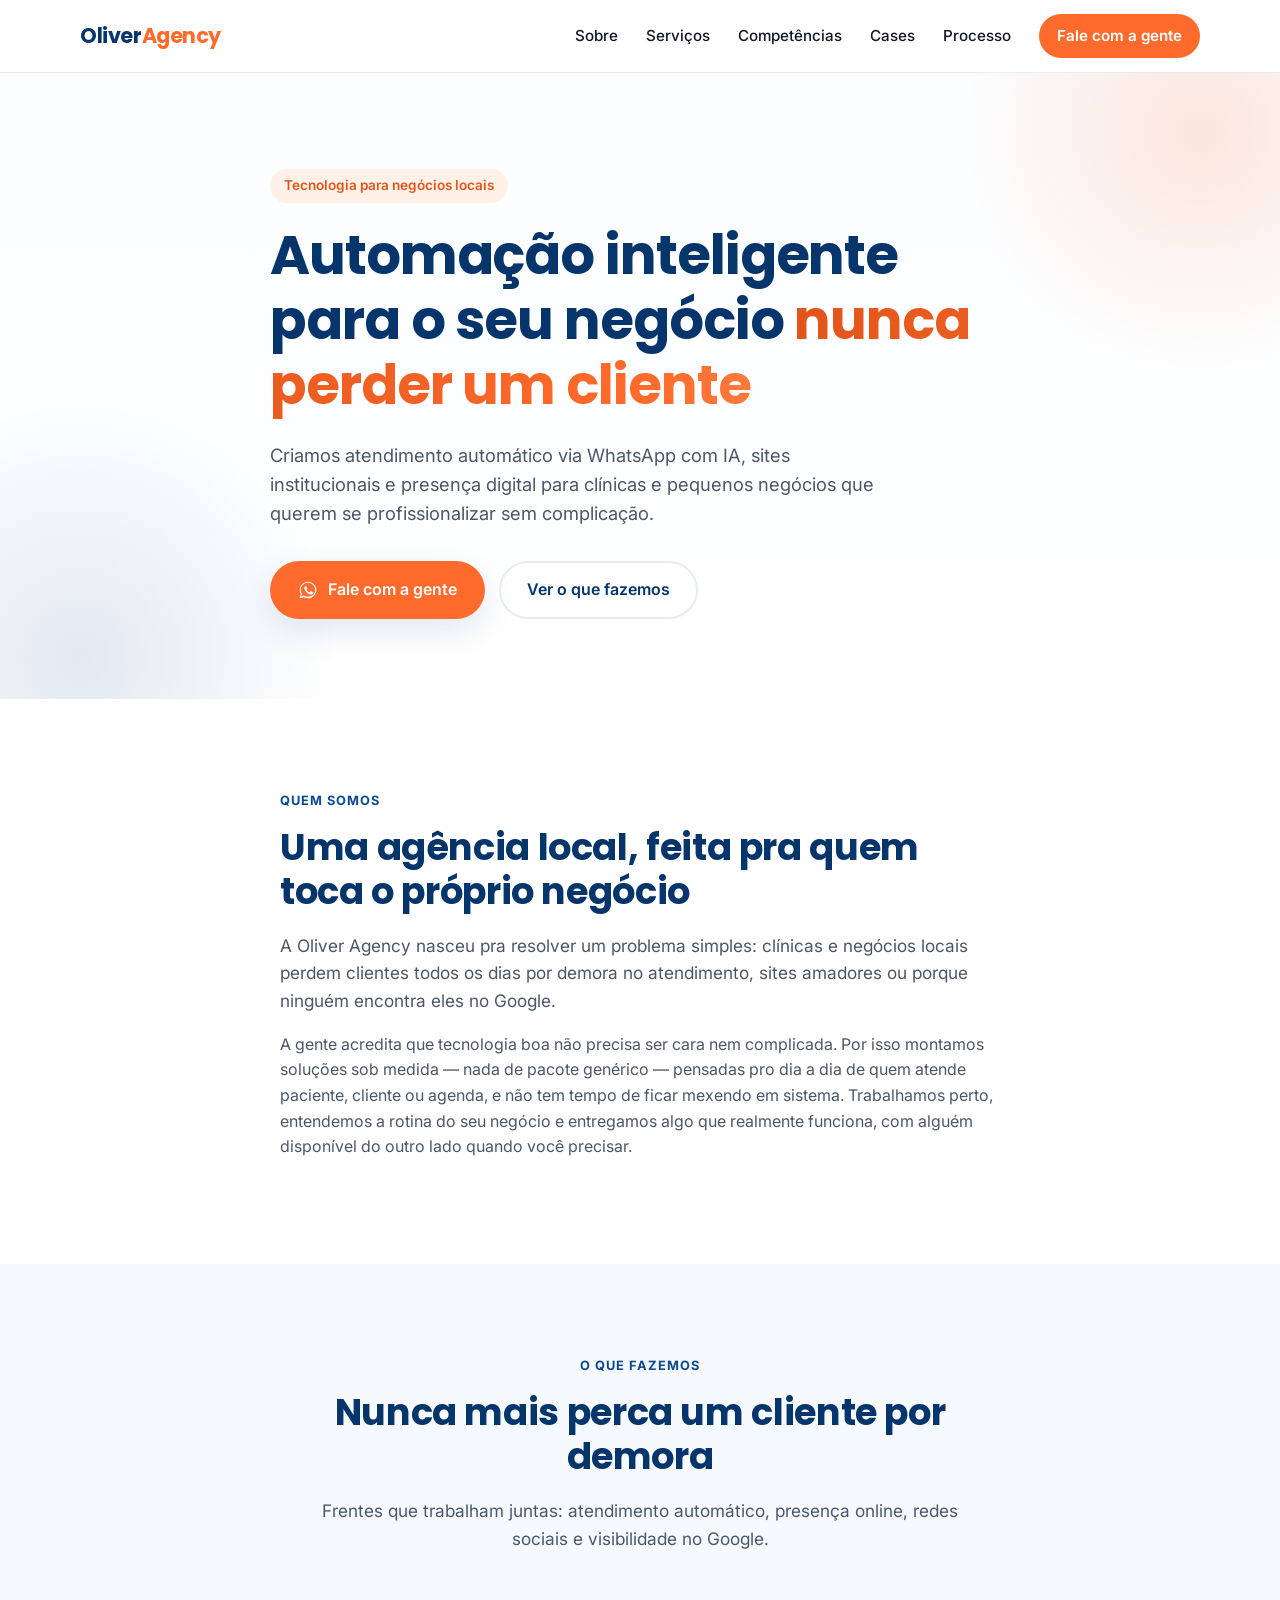
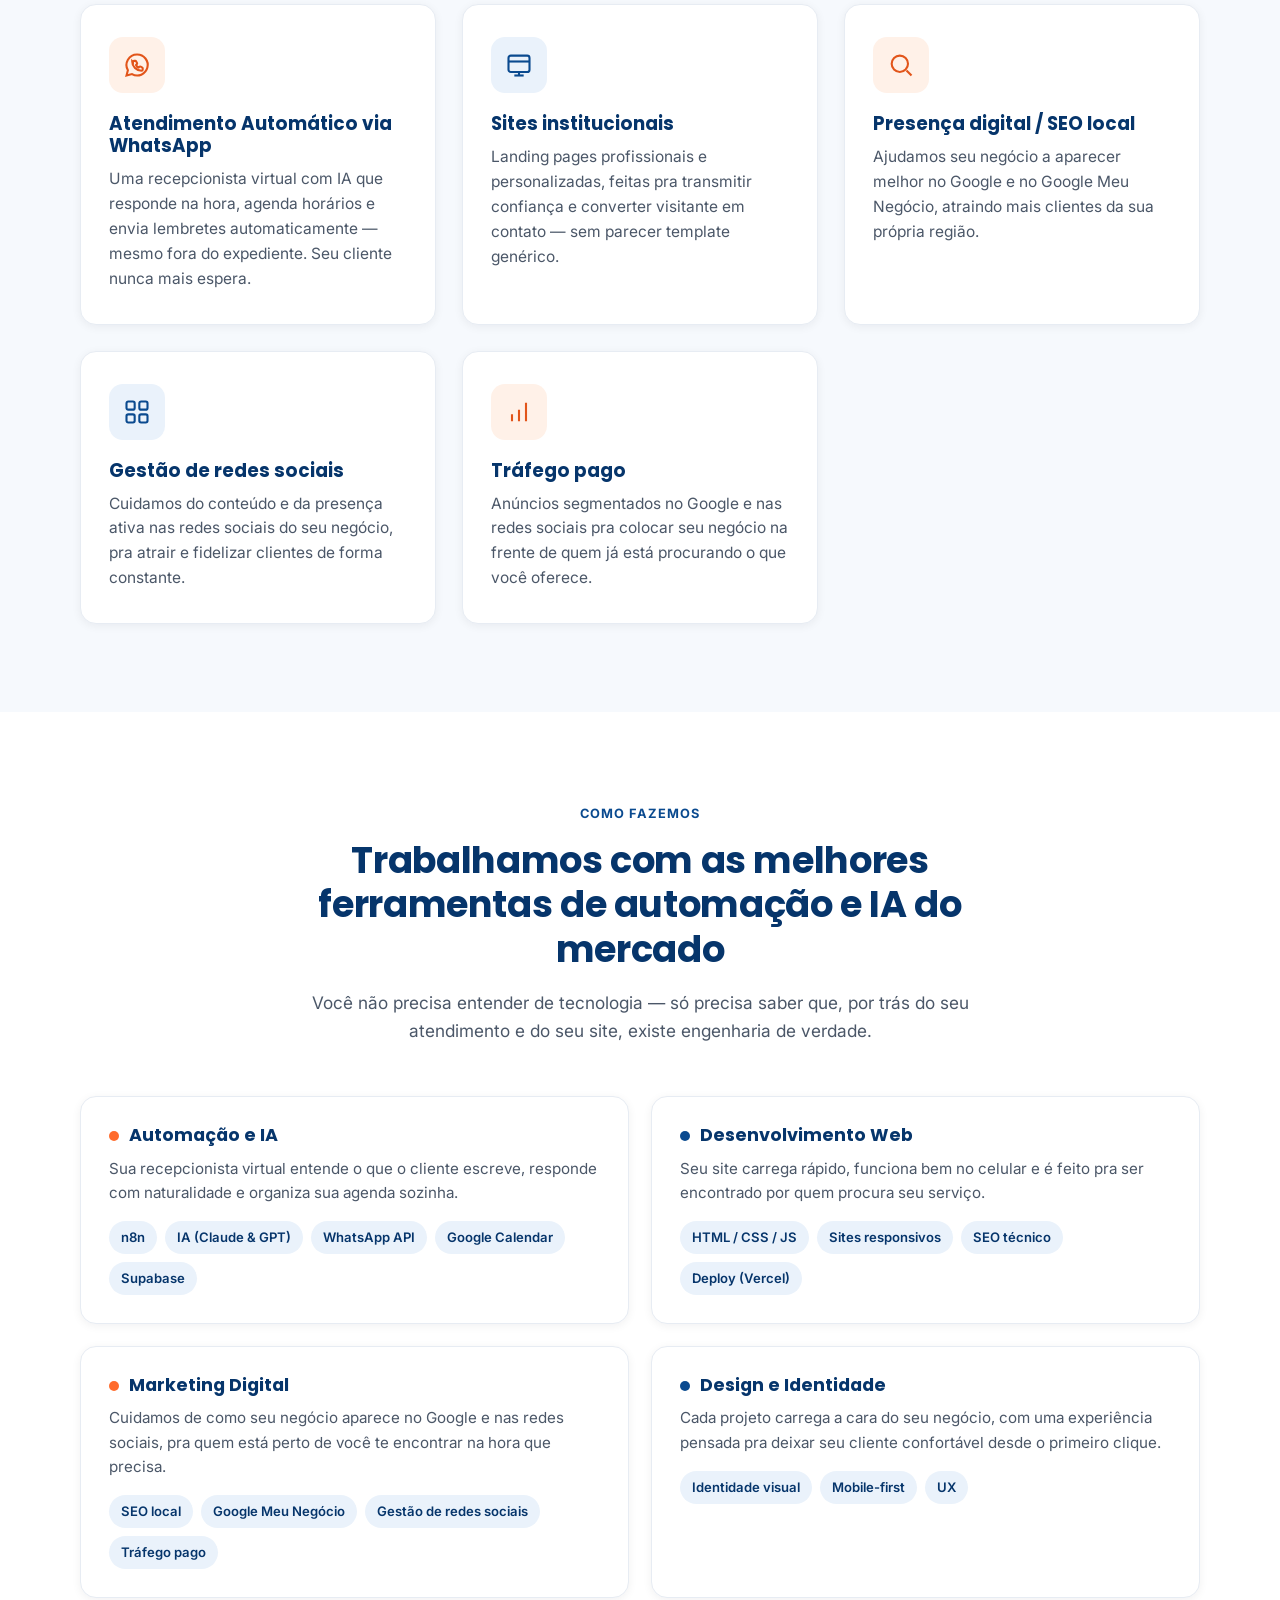
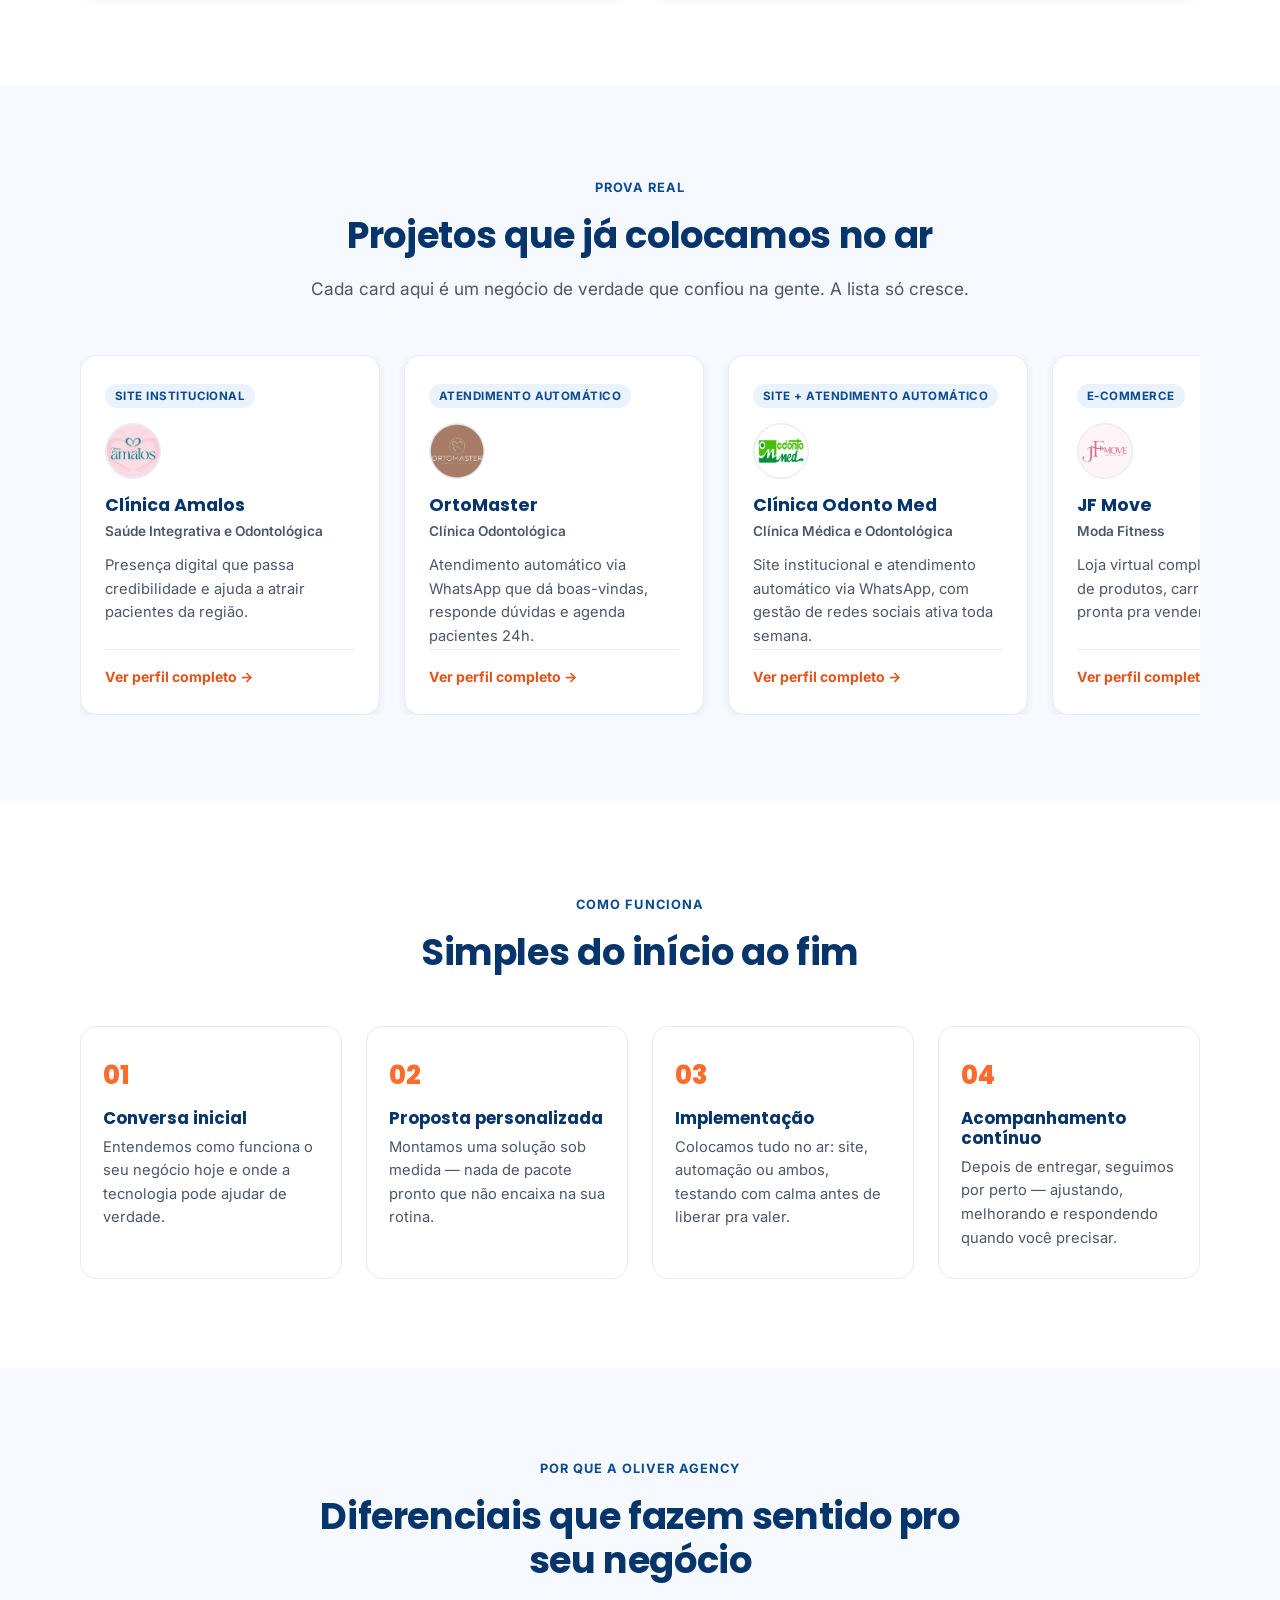
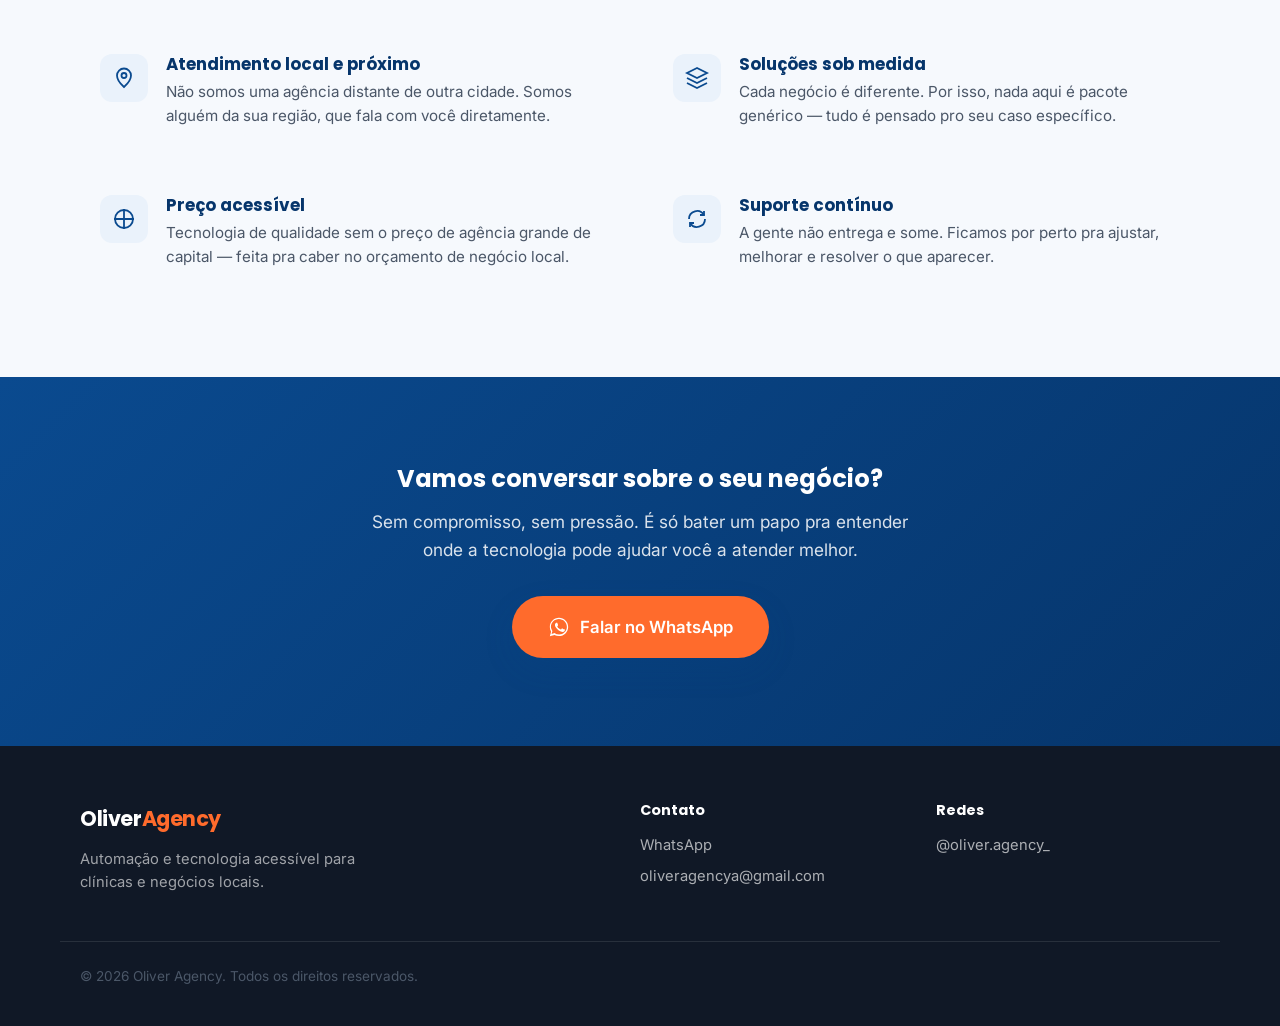
==== index.html @ b01c323d "Disable cases autoplay and hide arrows for now Keep #casesTrack as a static single-row flex layout (" ====
<!DOCTYPE html>
<html lang="pt-BR">
<head>
<meta charset="UTF-8">
<meta name="viewport" content="width=device-width, initial-scale=1.0">
<title>Oliver Agency — Automação com IA para WhatsApp, Sites e SEO Local</title>
<meta name="description" content="Oliver Agency: automação de atendimento via WhatsApp com IA, sites institucionais e presença digital para clínicas e pequenos negócios. Atendimento local, sob medida e com suporte contínuo.">
<meta name="keywords" content="automação whatsapp, atendimento automático clínica, agência de tecnologia local, site para clínica, SEO local">
<meta property="og:title" content="Oliver Agency — Automação inteligente para o seu negócio nunca perder um cliente">
<meta property="og:description" content="Automação de atendimento via WhatsApp com IA, sites institucionais e presença digital para clínicas e pequenos negócios.">
<meta property="og:type" content="website">
<link rel="icon" href="data:image/svg+xml,<svg xmlns=%22http://www.w3.org/2000/svg%22 viewBox=%220 0 100 100%22><rect width=%22100%22 height=%22100%22 rx=%2220%22 fill=%22%230A4A8F%22/><text x=%2250%22 y=%2268%22 font-size=%2260%22 text-anchor=%22middle%22 fill=%22%23FF6B2C%22 font-family=%22Arial%22>O</text></svg>">
<link rel="preconnect" href="https://fonts.googleapis.com">
<link rel="preconnect" href="https://fonts.gstatic.com" crossorigin>
<link href="https://fonts.googleapis.com/css2?family=Poppins:wght@600;700;800&family=Inter:wght@400;500;600;700&display=swap" rel="stylesheet">
<link rel="stylesheet" href="css/style.css">
</head>
<body>
<div class="scroll-progress" id="scrollProgress" aria-hidden="true"></div>

<a class="skip-link" href="#main">Pular para o conteúdo</a>

<header class="site-header" id="topo">
  <div class="container header-inner">
    <a href="#topo" class="logo">Oliver<span>Agency</span></a>
    <nav class="main-nav" id="mainNav" aria-label="Navegação principal">
      <a href="#sobre">Sobre</a>
      <a href="#servicos">Serviços</a>
      <a href="#competencias">Competências</a>
      <a href="#cases">Cases</a>
      <a href="#processo">Processo</a>
      <a href="#contato" class="nav-cta">Fale com a gente</a>
    </nav>
    <button class="menu-toggle" id="menuToggle" aria-label="Abrir menu" aria-expanded="false" aria-controls="mainNav">
      <span></span><span></span><span></span>
    </button>
  </div>
</header>

<main id="main">

  <!-- HERO -->
  <section class="hero">
    <div class="container hero-inner">
      <p class="eyebrow reveal">Tecnologia para negócios locais</p>
      <h1 class="reveal">Automação inteligente para o seu negócio <span class="highlight">nunca perder um cliente</span></h1>
      <p class="hero-sub reveal">Criamos atendimento automático via WhatsApp com IA, sites institucionais e presença digital para clínicas e pequenos negócios que querem se profissionalizar sem complicação.</p>
      <div class="hero-actions reveal">
        <a href="https://wa.me/5575998316140?text=Ol%C3%A1%2C%20vim%20pelo%20site%20e%20quero%20saber%20mais%20sobre%20a%20Oliver%20Agency" class="btn btn-primary" target="_blank" rel="noopener">
          <svg viewBox="0 0 24 24" width="20" height="20" aria-hidden="true"><path fill="currentColor" d="M17.5 14.4c-.3-.1-1.6-.8-1.8-.9-.2-.1-.4-.1-.6.1-.2.3-.7.9-.8 1-.2.2-.3.2-.5.1-.3-.1-1.1-.4-2.1-1.3-.8-.7-1.3-1.6-1.5-1.8-.1-.2 0-.4.1-.5.1-.1.3-.3.4-.5.1-.1.2-.3.3-.4.1-.2 0-.4 0-.5C11 9.5 10.5 8.3 10.3 7.8c-.2-.5-.4-.4-.6-.4h-.5c-.2 0-.5.1-.7.3-.2.3-.9.9-.9 2.2s1 2.6 1.1 2.7c.1.2 1.9 3 4.6 4.1.6.3 1.1.4 1.5.6.6.2 1.2.2 1.6.1.5-.1 1.6-.6 1.8-1.3.2-.6.2-1.2.2-1.3-.1-.2-.2-.2-.5-.4z"/><path fill="currentColor" d="M12 2C6.5 2 2 6.5 2 12c0 1.9.5 3.6 1.4 5.1L2 22l5.1-1.3c1.4.8 3.1 1.2 4.9 1.2 5.5 0 10-4.5 10-10S17.5 2 12 2zm0 18.1c-1.6 0-3.2-.4-4.5-1.3l-.3-.2-3.3.9.9-3.2-.2-.3C3.7 14 3.2 13 3.2 12c0-4.8 3.9-8.7 8.7-8.7s8.7 3.9 8.7 8.7-3.8 8.1-8.6 8.1z"/></svg>
          Fale com a gente
        </a>
        <a href="#servicos" class="btn btn-ghost">Ver o que fazemos</a>
      </div>
    </div>
    <div class="hero-glow" aria-hidden="true"></div>
    <div class="hero-glow-2" aria-hidden="true"></div>
  </section>

  <!-- SOBRE -->
  <section class="section" id="sobre">
    <div class="container section-narrow">
      <span class="tag reveal">Quem somos</span>
      <h2 class="reveal">Uma agência local, feita pra quem toca o próprio negócio</h2>
      <p class="lead reveal">A Oliver Agency nasceu pra resolver um problema simples: clínicas e negócios locais perdem clientes todos os dias por demora no atendimento, sites amadores ou porque ninguém encontra eles no Google.</p>
      <p class="reveal">A gente acredita que tecnologia boa não precisa ser cara nem complicada. Por isso montamos soluções sob medida — nada de pacote genérico — pensadas pro dia a dia de quem atende paciente, cliente ou agenda, e não tem tempo de ficar mexendo em sistema. Trabalhamos perto, entendemos a rotina do seu negócio e entregamos algo que realmente funciona, com alguém disponível do outro lado quando você precisar.</p>
    </div>
  </section>

  <!-- SERVIÇOS -->
  <section class="section section-alt" id="servicos">
    <div class="container">
      <div class="section-head">
        <span class="tag reveal">O que fazemos</span>
        <h2 class="reveal">Nunca mais perca um cliente por demora</h2>
        <p class="lead reveal">Frentes que trabalham juntas: atendimento automático, presença online, redes sociais e visibilidade no Google.</p>
      </div>

      <div class="grid grid-3">
        <article class="card reveal">
          <div class="card-icon icon-orange">
            <svg viewBox="0 0 24 24" width="28" height="28" fill="none" stroke="currentColor" stroke-width="1.8"><path d="M12 3a9 9 0 0 0-7.8 13.5L3 21l4.7-1.2A9 9 0 1 0 12 3Z"/><path d="M8.5 9.5c0-.6.4-1 1-1h1c.4 0 .7.2.9.6l.6 1.2c.2.4.1.8-.2 1.1l-.6.6c.4 1 1.2 1.8 2.2 2.2l.6-.6c.3-.3.7-.4 1.1-.2l1.2.6c.4.2.6.5.6.9v1c0 .6-.4 1-1 1-4.4 0-8-3.6-8-8Z"/></svg>
          </div>
          <h3>Atendimento Automático via WhatsApp</h3>
          <p>Uma recepcionista virtual com IA que responde na hora, agenda horários e envia lembretes automaticamente — mesmo fora do expediente. Seu cliente nunca mais espera.</p>
        </article>

        <article class="card reveal">
          <div class="card-icon icon-blue">
            <svg viewBox="0 0 24 24" width="28" height="28" fill="none" stroke="currentColor" stroke-width="1.8"><rect x="3" y="4" width="18" height="14" rx="2"/><path d="M3 9h18"/><path d="M8 21h8"/><path d="M12 18v3"/></svg>
          </div>
          <h3>Sites institucionais</h3>
          <p>Landing pages profissionais e personalizadas, feitas pra transmitir confiança e converter visitante em contato — sem parecer template genérico.</p>
        </article>

        <article class="card reveal">
          <div class="card-icon icon-orange">
            <svg viewBox="0 0 24 24" width="28" height="28" fill="none" stroke="currentColor" stroke-width="1.8"><circle cx="11" cy="11" r="7"/><path d="m21 21-4.3-4.3"/></svg>
          </div>
          <h3>Presença digital / SEO local</h3>
          <p>Ajudamos seu negócio a aparecer melhor no Google e no Google Meu Negócio, atraindo mais clientes da sua própria região.</p>
        </article>

        <article class="card reveal">
          <div class="card-icon icon-blue">
            <svg viewBox="0 0 24 24" width="28" height="28" fill="none" stroke="currentColor" stroke-width="1.8"><rect x="3" y="3" width="7" height="7" rx="1.5"/><rect x="14" y="3" width="7" height="7" rx="1.5"/><rect x="3" y="14" width="7" height="7" rx="1.5"/><rect x="14" y="14" width="7" height="7" rx="1.5"/></svg>
          </div>
          <h3>Gestão de redes sociais</h3>
          <p>Cuidamos do conteúdo e da presença ativa nas redes sociais do seu negócio, pra atrair e fidelizar clientes de forma constante.</p>
        </article>

        <article class="card reveal">
          <div class="card-icon icon-orange">
            <svg viewBox="0 0 24 24" width="28" height="28" fill="none" stroke="currentColor" stroke-width="1.8"><path d="M12 20V10M18 20V4M6 20v-6"/></svg>
          </div>
          <h3>Tráfego pago</h3>
          <p>Anúncios segmentados no Google e nas redes sociais pra colocar seu negócio na frente de quem já está procurando o que você oferece.</p>
        </article>
      </div>
    </div>
  </section>

  <!-- COMPETÊNCIAS -->
  <section class="section" id="competencias">
    <div class="container">
      <div class="section-head">
        <span class="tag reveal">Como fazemos</span>
        <h2 class="reveal">Trabalhamos com as melhores ferramentas de automação e IA do mercado</h2>
        <p class="lead reveal">Você não precisa entender de tecnologia — só precisa saber que, por trás do seu atendimento e do seu site, existe engenharia de verdade.</p>
      </div>

      <div class="skills-grid">
        <div class="skill-block reveal">
          <h3 class="skill-title"><span class="dot dot-orange"></span>Automação e IA</h3>
          <p class="skill-desc">Sua recepcionista virtual entende o que o cliente escreve, responde com naturalidade e organiza sua agenda sozinha.</p>
          <div class="badges">
            <span class="badge">n8n</span>
            <span class="badge">IA (Claude &amp; GPT)</span>
            <span class="badge">WhatsApp API</span>
            <span class="badge">Google Calendar</span>
            <span class="badge">Supabase</span>
          </div>
        </div>

        <div class="skill-block reveal">
          <h3 class="skill-title"><span class="dot dot-blue"></span>Desenvolvimento Web</h3>
          <p class="skill-desc">Seu site carrega rápido, funciona bem no celular e é feito pra ser encontrado por quem procura seu serviço.</p>
          <div class="badges">
            <span class="badge">HTML / CSS / JS</span>
            <span class="badge">Sites responsivos</span>
            <span class="badge">SEO técnico</span>
            <span class="badge">Deploy (Vercel)</span>
          </div>
        </div>

        <div class="skill-block reveal">
          <h3 class="skill-title"><span class="dot dot-orange"></span>Marketing Digital</h3>
          <p class="skill-desc">Cuidamos de como seu negócio aparece no Google e nas redes sociais, pra quem está perto de você te encontrar na hora que precisa.</p>
          <div class="badges">
            <span class="badge">SEO local</span>
            <span class="badge">Google Meu Negócio</span>
            <span class="badge">Gestão de redes sociais</span>
            <span class="badge">Tráfego pago</span>
          </div>
        </div>

        <div class="skill-block reveal">
          <h3 class="skill-title"><span class="dot dot-blue"></span>Design e Identidade</h3>
          <p class="skill-desc">Cada projeto carrega a cara do seu negócio, com uma experiência pensada pra deixar seu cliente confortável desde o primeiro clique.</p>
          <div class="badges">
            <span class="badge">Identidade visual</span>
            <span class="badge">Mobile-first</span>
            <span class="badge">UX</span>
          </div>
        </div>
      </div>
    </div>
  </section>

  <!-- CASES -->
  <section class="section section-alt" id="cases">
    <div class="container">
      <div class="section-head">
        <span class="tag reveal">Prova real</span>
        <h2 class="reveal">Projetos que já colocamos no ar</h2>
        <p class="lead reveal">Cada card aqui é um negócio de verdade que confiou na gente. A lista só cresce.</p>
      </div>

      <!--
        TEMPLATE DE CASE — copie um bloco <div class="cases-slide"><article class="case-card reveal">…</article></div>
        ao fechar um novo cliente. Campos:
          - .case-avatar: coloque <img src="assets/img/nome-do-cliente.png" alt="Foto de ...">
            no lugar do fallback de iniciais (span.case-avatar-fallback) quando tiver a foto.
          - .case-type: descreva o produto que o cliente TEM hoje (ex.: "Site institucional",
            "Atendimento automático", "E-commerce") — nunca um status de progresso tipo
            "em construção"/"em configuração".
          - .case-cta-link: aponta para cases/<arquivo>.html, o perfil completo do cliente
            (todos os serviços já realizados + o que ainda podemos oferecer pra ele).
        Por enquanto todos os cards ficam visíveis lado a lado, sem setas e sem rotação
        automática — quando a lista crescer, dá pra reativar as setas (.cases-arrow) e o
        autoplay comentados no js/main.js.
      -->
      <div class="cases-carousel">
        <div class="cases-viewport">
          <div class="cases-track" id="casesTrack">
            <div class="cases-slide">
              <article class="case-card reveal">
                <div class="case-tagbar"><span class="case-type">Site institucional</span></div>
                <div class="case-avatar">
                  <img src="assets/img/clinica-amalos.png" alt="Logo da Clínica Amalos">
                </div>
                <h3>Clínica Amalos</h3>
                <p class="case-niche">Saúde Integrativa e Odontológica</p>
                <p class="case-result">Presença digital que passa credibilidade e ajuda a atrair pacientes da região.</p>
                <a class="case-cta-link" href="cases/clinica-amalos.html">Ver perfil completo →</a>
              </article>
            </div>

            <div class="cases-slide">
              <article class="case-card reveal">
                <div class="case-tagbar"><span class="case-type">Atendimento automático</span></div>
                <div class="case-avatar">
                  <img src="assets/img/ortomaster.png" alt="Logo da OrtoMaster">
                </div>
                <h3>OrtoMaster</h3>
                <p class="case-niche">Clínica Odontológica</p>
                <p class="case-result">Atendimento automático via WhatsApp que dá boas-vindas, responde dúvidas e agenda pacientes 24h.</p>
                <a class="case-cta-link" href="cases/ortomaster.html">Ver perfil completo →</a>
              </article>
            </div>

            <div class="cases-slide">
              <article class="case-card reveal">
                <div class="case-tagbar"><span class="case-type">Site + Atendimento automático</span></div>
                <div class="case-avatar">
                  <img src="assets/img/clinica-odonto-med.png" alt="Logo da Clínica Odonto Med">
                </div>
                <h3>Clínica Odonto Med</h3>
                <p class="case-niche">Clínica Médica e Odontológica</p>
                <p class="case-result">Site institucional e atendimento automático via WhatsApp, com gestão de redes sociais ativa toda semana.</p>
                <a class="case-cta-link" href="cases/clinica-odonto-med.html">Ver perfil completo →</a>
              </article>
            </div>

            <div class="cases-slide">
              <article class="case-card reveal">
                <div class="case-tagbar"><span class="case-type">E-commerce</span></div>
                <div class="case-avatar">
                  <img src="assets/img/jf-move.png" alt="Logo da JF Move">
                </div>
                <h3>JF Move</h3>
                <p class="case-niche">Moda Fitness</p>
                <p class="case-result">Loja virtual completa, com catálogo de produtos, carrinho e checkout, pronta pra vender online.</p>
                <a class="case-cta-link" href="cases/jf-move.html">Ver perfil completo →</a>
              </article>
            </div>

            <div class="cases-slide">
              <a href="https://wa.me/5575998316140?text=Ol%C3%A1%2C%20vim%20pelo%20site%20e%20quero%20ser%20o%20pr%C3%B3ximo%20case%20da%20Oliver%20Agency" class="case-card case-card-placeholder reveal" target="_blank" rel="noopener">
                <div class="case-placeholder-icon">
                  <svg viewBox="0 0 24 24" width="26" height="26" fill="none" stroke="currentColor" stroke-width="1.8"><path d="M12 5v14M5 12h14"/></svg>
                </div>
                <h3>Seu negócio aqui</h3>
                <p class="case-result">O próximo case pode ser o seu. Vamos conversar sobre como profissionalizar seu atendimento?</p>
              </a>
            </div>
          </div>
        </div>
      </div>
    </div>
  </section>

  <!-- PROCESSO -->
  <section class="section" id="processo">
    <div class="container">
      <div class="section-head">
        <span class="tag reveal">Como funciona</span>
        <h2 class="reveal">Simples do início ao fim</h2>
      </div>

      <ol class="process-list">
        <li class="process-step reveal">
          <span class="step-number">01</span>
          <div>
            <h3>Conversa inicial</h3>
            <p>Entendemos como funciona o seu negócio hoje e onde a tecnologia pode ajudar de verdade.</p>
          </div>
        </li>
        <li class="process-step reveal">
          <span class="step-number">02</span>
          <div>
            <h3>Proposta personalizada</h3>
            <p>Montamos uma solução sob medida — nada de pacote pronto que não encaixa na sua rotina.</p>
          </div>
        </li>
        <li class="process-step reveal">
          <span class="step-number">03</span>
          <div>
            <h3>Implementação</h3>
            <p>Colocamos tudo no ar: site, automação ou ambos, testando com calma antes de liberar pra valer.</p>
          </div>
        </li>
        <li class="process-step reveal">
          <span class="step-number">04</span>
          <div>
            <h3>Acompanhamento contínuo</h3>
            <p>Depois de entregar, seguimos por perto — ajustando, melhorando e respondendo quando você precisar.</p>
          </div>
        </li>
      </ol>
    </div>
  </section>

  <!-- DIFERENCIAIS -->
  <section class="section section-alt" id="diferenciais">
    <div class="container">
      <div class="section-head">
        <span class="tag reveal">Por que a Oliver Agency</span>
        <h2 class="reveal">Diferenciais que fazem sentido pro seu negócio</h2>
      </div>

      <div class="grid grid-2">
        <div class="diff-item reveal">
          <div class="diff-icon"><svg viewBox="0 0 24 24" width="24" height="24" fill="none" stroke="currentColor" stroke-width="1.8"><path d="M12 21s-7-6.2-7-11.5A7 7 0 0 1 19 9.5C19 14.8 12 21 12 21Z"/><circle cx="12" cy="9.5" r="2.5"/></svg></div>
          <div>
            <h3>Atendimento local e próximo</h3>
            <p>Não somos uma agência distante de outra cidade. Somos alguém da sua região, que fala com você diretamente.</p>
          </div>
        </div>
        <div class="diff-item reveal">
          <div class="diff-icon"><svg viewBox="0 0 24 24" width="24" height="24" fill="none" stroke="currentColor" stroke-width="1.8"><path d="M12 2 2 7l10 5 10-5-10-5Z"/><path d="M2 17l10 5 10-5"/><path d="M2 12l10 5 10-5"/></svg></div>
          <div>
            <h3>Soluções sob medida</h3>
            <p>Cada negócio é diferente. Por isso, nada aqui é pacote genérico — tudo é pensado pro seu caso específico.</p>
          </div>
        </div>
        <div class="diff-item reveal">
          <div class="diff-icon"><svg viewBox="0 0 24 24" width="24" height="24" fill="none" stroke="currentColor" stroke-width="1.8"><path d="M12 2v20M2 12h20"/><circle cx="12" cy="12" r="9"/></svg></div>
          <div>
            <h3>Preço acessível</h3>
            <p>Tecnologia de qualidade sem o preço de agência grande de capital — feita pra caber no orçamento de negócio local.</p>
          </div>
        </div>
        <div class="diff-item reveal">
          <div class="diff-icon"><svg viewBox="0 0 24 24" width="24" height="24" fill="none" stroke="currentColor" stroke-width="1.8"><path d="M4 12a8 8 0 0 1 14.9-4"/><path d="M20 12a8 8 0 0 1-14.9 4"/><path d="M19 4v4h-4M5 20v-4h4"/></svg></div>
          <div>
            <h3>Suporte contínuo</h3>
            <p>A gente não entrega e some. Ficamos por perto pra ajustar, melhorar e resolver o que aparecer.</p>
          </div>
        </div>
      </div>
    </div>
  </section>

  <!-- CTA FINAL -->
  <section class="cta-final" id="contato">
    <div class="container cta-final-inner">
      <h2 class="reveal">Vamos conversar sobre o seu negócio?</h2>
      <p class="reveal">Sem compromisso, sem pressão. É só bater um papo pra entender onde a tecnologia pode ajudar você a atender melhor.</p>
      <a href="https://wa.me/5575998316140?text=Ol%C3%A1%2C%20vim%20pelo%20site%20e%20quero%20saber%20mais%20sobre%20a%20Oliver%20Agency" class="btn btn-primary btn-lg reveal" target="_blank" rel="noopener">
        <svg viewBox="0 0 24 24" width="22" height="22" aria-hidden="true"><path fill="currentColor" d="M17.5 14.4c-.3-.1-1.6-.8-1.8-.9-.2-.1-.4-.1-.6.1-.2.3-.7.9-.8 1-.2.2-.3.2-.5.1-.3-.1-1.1-.4-2.1-1.3-.8-.7-1.3-1.6-1.5-1.8-.1-.2 0-.4.1-.5.1-.1.3-.3.4-.5.1-.1.2-.3.3-.4.1-.2 0-.4 0-.5C11 9.5 10.5 8.3 10.3 7.8c-.2-.5-.4-.4-.6-.4h-.5c-.2 0-.5.1-.7.3-.2.3-.9.9-.9 2.2s1 2.6 1.1 2.7c.1.2 1.9 3 4.6 4.1.6.3 1.1.4 1.5.6.6.2 1.2.2 1.6.1.5-.1 1.6-.6 1.8-1.3.2-.6.2-1.2.2-1.3-.1-.2-.2-.2-.5-.4z"/><path fill="currentColor" d="M12 2C6.5 2 2 6.5 2 12c0 1.9.5 3.6 1.4 5.1L2 22l5.1-1.3c1.4.8 3.1 1.2 4.9 1.2 5.5 0 10-4.5 10-10S17.5 2 12 2zm0 18.1c-1.6 0-3.2-.4-4.5-1.3l-.3-.2-3.3.9.9-3.2-.2-.3C3.7 14 3.2 13 3.2 12c0-4.8 3.9-8.7 8.7-8.7s8.7 3.9 8.7 8.7-3.8 8.1-8.6 8.1z"/></svg>
        Falar no WhatsApp
      </a>
    </div>
  </section>

</main>

<footer class="site-footer">
  <div class="container footer-inner">
    <div class="footer-brand">
      <span class="logo logo-footer">Oliver<span>Agency</span></span>
      <p>Automação e tecnologia acessível para clínicas e negócios locais.</p>
    </div>
    <div class="footer-contact">
      <h4>Contato</h4>
      <a href="https://wa.me/5575998316140" target="_blank" rel="noopener">WhatsApp</a>
      <a href="mailto:oliveragencya@gmail.com">oliveragencya@gmail.com</a>
    </div>
    <div class="footer-social">
      <h4>Redes</h4>
      <a href="https://instagram.com/oliver.agency_" target="_blank" rel="noopener">@oliver.agency_</a>
    </div>
  </div>
  <div class="container footer-bottom">
    <p>&copy; <span id="year"></span> Oliver Agency. Todos os direitos reservados.</p>
  </div>
</footer>

<script src="js/main.js"></script>
</body>
</html>
---- css/style.css ----
/* ==========================================================================
   Oliver Agency — Design tokens
   ========================================================================== */
:root {
  --blue: #0A4A8F;
  --blue-dark: #06356b;
  --blue-light: #eaf2fb;
  --orange: #FF6B2C;
  --orange-dark: #e2551a;
  --orange-light: #fff1e8;
  --white: #ffffff;
  --ink: #101826;
  --ink-soft: #4b5768;
  --line: #e7ecf3;
  --bg-alt: #f6f9fd;

  --font-head: 'Poppins', 'Segoe UI', sans-serif;
  --font-body: 'Inter', 'Segoe UI', sans-serif;

  --radius: 16px;
  --radius-sm: 10px;
  --shadow-sm: 0 2px 10px rgba(16, 24, 38, 0.06);
  --shadow-md: 0 12px 32px rgba(10, 74, 143, 0.12);
  --container: 1160px;
}

* { box-sizing: border-box; }
html { scroll-behavior: smooth; }
body {
  margin: 0;
  font-family: var(--font-body);
  color: var(--ink);
  background: var(--white);
  line-height: 1.6;
  -webkit-font-smoothing: antialiased;
}
h1, h2, h3, h4 { font-family: var(--font-head); color: var(--blue-dark); line-height: 1.2; margin: 0 0 0.5em; }
p { margin: 0 0 1em; color: var(--ink-soft); }
a { color: inherit; text-decoration: none; }
img { max-width: 100%; display: block; }
ol, ul { padding: 0; margin: 0; list-style: none; }
svg { flex-shrink: 0; }

.container {
  max-width: var(--container);
  margin: 0 auto;
  padding: 0 20px;
}
.section-narrow { max-width: 760px; }

.skip-link {
  position: absolute;
  left: -999px;
  top: 0;
  background: var(--blue);
  color: #fff;
  padding: 10px 16px;
  z-index: 1000;
}
.skip-link:focus { left: 10px; top: 10px; }

/* ==========================================================================
   Scroll progress bar
   ========================================================================== */
.scroll-progress {
  position: fixed;
  top: 0;
  left: 0;
  height: 3px;
  width: 0%;
  background: linear-gradient(90deg, var(--orange), var(--blue));
  z-index: 999;
  transition: width 0.1s linear;
}
@media (prefers-reduced-motion: reduce) {
  .scroll-progress { transition: none; }
}

/* ==========================================================================
   Header
   ========================================================================== */
.main-nav a.active { color: var(--orange-dark); }
.site-header {
  position: sticky;
  top: 0;
  z-index: 100;
  background: rgba(255, 255, 255, 0.92);
  backdrop-filter: blur(8px);
  border-bottom: 1px solid var(--line);
}
.header-inner {
  display: flex;
  align-items: center;
  justify-content: space-between;
  height: 72px;
}
.logo {
  font-family: var(--font-head);
  font-weight: 700;
  font-size: 1.3rem;
  color: var(--blue-dark);
  letter-spacing: -0.02em;
}
.logo span { color: var(--orange); }

.main-nav {
  display: flex;
  align-items: center;
  gap: 28px;
}
.main-nav a {
  font-size: 0.95rem;
  font-weight: 500;
  color: var(--ink);
  transition: color 0.2s ease;
}
.main-nav a:hover { color: var(--orange); }
.nav-cta {
  background: var(--orange);
  color: #fff !important;
  padding: 10px 18px;
  border-radius: 999px;
  font-weight: 600 !important;
}
.nav-cta:hover { background: var(--orange-dark); color: #fff !important; }

.menu-toggle {
  display: none;
  flex-direction: column;
  gap: 5px;
  background: none;
  border: none;
  cursor: pointer;
  padding: 8px;
}
.menu-toggle span {
  width: 24px;
  height: 2px;
  background: var(--blue-dark);
  transition: transform 0.25s ease, opacity 0.25s ease;
}
.menu-toggle.open span:nth-child(1) { transform: translateY(7px) rotate(45deg); }
.menu-toggle.open span:nth-child(2) { opacity: 0; }
.menu-toggle.open span:nth-child(3) { transform: translateY(-7px) rotate(-45deg); }

/* ==========================================================================
   Hero
   ========================================================================== */
.hero {
  position: relative;
  padding: 96px 0 80px;
  overflow: hidden;
  background: linear-gradient(180deg, #fbfdff 0%, #ffffff 100%);
}
.hero-glow {
  position: absolute;
  top: -180px;
  right: -160px;
  width: 480px;
  height: 480px;
  background: radial-gradient(circle, rgba(255,107,44,0.16), transparent 70%);
  z-index: 0;
  animation: float-blob-1 10s ease-in-out infinite;
}
.hero-glow-2 {
  position: absolute;
  bottom: -220px;
  left: -180px;
  width: 520px;
  height: 520px;
  background: radial-gradient(circle, rgba(10,74,143,0.12), transparent 70%);
  z-index: 0;
  animation: float-blob-2 12s ease-in-out infinite;
}
@keyframes float-blob-1 {
  0%, 100% { transform: translate(0, 0) scale(1); }
  50% { transform: translate(-30px, 30px) scale(1.06); }
}
@keyframes float-blob-2 {
  0%, 100% { transform: translate(0, 0) scale(1); }
  50% { transform: translate(30px, -20px) scale(1.08); }
}
@media (prefers-reduced-motion: reduce) {
  .hero-glow, .hero-glow-2 { animation: none; }
}
.hero-inner { position: relative; z-index: 1; max-width: 780px; }
.eyebrow {
  display: inline-block;
  font-weight: 600;
  color: var(--orange-dark);
  background: var(--orange-light);
  padding: 6px 14px;
  border-radius: 999px;
  font-size: 0.85rem;
  margin-bottom: 20px;
}
.hero h1 {
  font-size: clamp(2.1rem, 5vw, 3.4rem);
  font-weight: 700;
  letter-spacing: -0.02em;
  margin-bottom: 22px;
}
.hero h1 .highlight {
  background: linear-gradient(90deg, var(--orange-dark), var(--orange), #ffb27a, var(--orange));
  background-size: 250% auto;
  -webkit-background-clip: text;
  background-clip: text;
  color: transparent;
  animation: gradient-shift 5s ease-in-out infinite;
}
@keyframes gradient-shift {
  0%, 100% { background-position: 0% center; }
  50% { background-position: 100% center; }
}
@media (prefers-reduced-motion: reduce) {
  .hero h1 .highlight { animation: none; }
}
.hero-sub {
  font-size: 1.15rem;
  color: var(--ink-soft);
  max-width: 620px;
  margin-bottom: 32px;
}
.hero-actions { display: flex; flex-wrap: wrap; gap: 14px; }

/* ==========================================================================
   Buttons
   ========================================================================== */
.btn {
  position: relative;
  display: inline-flex;
  align-items: center;
  gap: 10px;
  padding: 14px 26px;
  border-radius: 999px;
  font-weight: 600;
  font-size: 1rem;
  transition: transform 0.2s ease, box-shadow 0.2s ease, background 0.2s ease;
  border: 2px solid transparent;
  cursor: pointer;
  overflow: hidden;
}
.btn-primary::before {
  content: "";
  position: absolute;
  top: 0;
  left: -60%;
  width: 40%;
  height: 100%;
  background: linear-gradient(120deg, transparent, rgba(255,255,255,0.35), transparent);
  transform: skewX(-20deg);
  transition: left 0.6s ease;
}
.btn-primary:hover::before { left: 130%; }
@media (prefers-reduced-motion: reduce) {
  .btn-primary::before { display: none; }
}
.btn-primary {
  background: var(--orange);
  color: #fff;
  box-shadow: var(--shadow-md);
}
.btn-primary:hover { background: var(--orange-dark); transform: translateY(-2px); }
.btn-ghost {
  background: transparent;
  color: var(--blue-dark);
  border-color: var(--line);
}
.btn-ghost:hover { border-color: var(--blue); transform: translateY(-2px); }
.btn-lg { padding: 16px 34px; font-size: 1.05rem; }

/* ==========================================================================
   Sections
   ========================================================================== */
.section { padding: 88px 0; }
.section-alt { background: var(--bg-alt); }
.section-head { max-width: 680px; margin: 0 auto 52px; text-align: center; }
.section-head p.lead { margin-left: auto; margin-right: auto; }

.tag {
  display: inline-block;
  font-size: 0.8rem;
  font-weight: 700;
  text-transform: uppercase;
  letter-spacing: 0.08em;
  color: var(--blue);
  margin-bottom: 14px;
}
.section h2 {
  font-size: clamp(1.6rem, 3.2vw, 2.3rem);
  font-weight: 700;
  letter-spacing: -0.01em;
}
.lead { font-size: 1.08rem; }

/* Sobre section keeps left alignment even though narrow */
#sobre .tag, #sobre h2, #sobre p { text-align: left; }

/* ==========================================================================
   Grids & Cards
   ========================================================================== */
.grid { display: grid; gap: 26px; }
.grid-3 { grid-template-columns: repeat(3, 1fr); }
.grid-2 { grid-template-columns: repeat(2, 1fr); }

.card {
  background: #fff;
  border: 1px solid var(--line);
  border-radius: var(--radius);
  padding: 32px 28px;
  box-shadow: var(--shadow-sm);
  transition: transform 0.25s ease, box-shadow 0.25s ease;
}
.card:hover { transform: translateY(-4px); box-shadow: var(--shadow-md); }
.card h3 { font-size: 1.15rem; margin-bottom: 10px; }
.card p { margin-bottom: 0; font-size: 0.97rem; }

.card-icon {
  width: 56px;
  height: 56px;
  border-radius: 14px;
  display: flex;
  align-items: center;
  justify-content: center;
  margin-bottom: 20px;
}
.icon-orange { background: var(--orange-light); color: var(--orange-dark); }
.icon-blue { background: var(--blue-light); color: var(--blue); }

/* ==========================================================================
   Skills / Competências
   ========================================================================== */
.skills-grid {
  display: grid;
  grid-template-columns: repeat(2, 1fr);
  gap: 22px;
}
.skill-block {
  background: #fff;
  border: 1px solid var(--line);
  border-radius: var(--radius);
  padding: 28px;
  box-shadow: var(--shadow-sm);
}
.skill-title {
  display: flex;
  align-items: center;
  gap: 10px;
  font-size: 1.1rem;
  margin-bottom: 10px;
}
.dot { width: 10px; height: 10px; border-radius: 50%; flex-shrink: 0; }
.dot-orange { background: var(--orange); }
.dot-blue { background: var(--blue); }
.skill-desc { font-size: 0.95rem; margin-bottom: 16px; }
.badges { display: flex; flex-wrap: wrap; gap: 8px; }
.badge {
  font-size: 0.82rem;
  font-weight: 600;
  padding: 6px 12px;
  border-radius: 999px;
  background: var(--blue-light);
  color: var(--blue-dark);
  white-space: nowrap;
}

/* ==========================================================================
   Cases — carrossel horizontal infinito
   ========================================================================== */
.cases-carousel {
  display: flex;
  align-items: center;
  gap: 14px;
}
.cases-viewport {
  overflow-x: auto;
  overflow-y: hidden;
  flex: 1;
  min-width: 0;
  scroll-snap-type: x proximity;
  -webkit-overflow-scrolling: touch;
  scrollbar-width: thin;
}
.cases-slide { scroll-snap-align: start; }
.cases-track {
  display: flex;
  gap: 24px;
  transition: transform 0.6s cubic-bezier(0.65, 0, 0.35, 1);
}
.cases-slide {
  flex: 0 0 auto;
  width: 300px;
  display: flex;
}
.cases-slide > * { width: 100%; }
.cases-arrow {
  flex-shrink: 0;
  width: 44px;
  height: 44px;
  border-radius: 50%;
  background: #fff;
  border: 1px solid var(--line);
  display: flex;
  align-items: center;
  justify-content: center;
  color: var(--blue-dark);
  cursor: pointer;
  box-shadow: var(--shadow-sm);
  transition: background 0.2s ease, color 0.2s ease, transform 0.2s ease;
}
.cases-arrow:hover { background: var(--orange); color: #fff; transform: scale(1.06); }
@media (max-width: 980px) {
  .cases-slide { width: 270px; }
}
@media (max-width: 760px) {
  .cases-carousel { gap: 6px; }
  .cases-arrow { width: 36px; height: 36px; }
  .cases-slide { width: 78vw; }
}

.case-card {
  background: #fff;
  border: 1px solid var(--line);
  border-radius: var(--radius);
  padding: 26px 24px;
  box-shadow: var(--shadow-sm);
  transition: transform 0.25s ease, box-shadow 0.25s ease;
  display: flex;
  flex-direction: column;
}
.case-card:hover { transform: translateY(-4px); box-shadow: var(--shadow-md); }
.case-tagbar { margin-bottom: 16px; }
.case-type {
  font-size: 0.72rem;
  font-weight: 700;
  text-transform: uppercase;
  letter-spacing: 0.04em;
  color: var(--blue);
  background: var(--blue-light);
  padding: 5px 10px;
  border-radius: 999px;
}
.case-tagbar-progress .case-type { color: var(--orange-dark); background: var(--orange-light); }
.case-card h3 { font-size: 1.1rem; margin-bottom: 4px; }
.case-niche { font-size: 0.85rem; color: var(--ink-soft); font-weight: 600; margin-bottom: 12px; }
.case-result { font-size: 0.92rem; margin-bottom: 0; }

.case-avatar {
  width: 56px;
  height: 56px;
  border-radius: 50%;
  overflow: hidden;
  margin-bottom: 16px;
  background: var(--blue-light);
  display: flex;
  align-items: center;
  justify-content: center;
  border: 1px solid var(--line);
}
.case-avatar img { width: 100%; height: 100%; object-fit: cover; }
.case-avatar-fallback {
  font-family: var(--font-head);
  font-weight: 700;
  font-size: 1.05rem;
  color: var(--blue);
}

.case-cta-link {
  display: inline-flex;
  align-items: center;
  gap: 4px;
  margin-top: auto;
  padding-top: 16px;
  border-top: 1px solid var(--line);
  font-size: 0.88rem;
  font-weight: 700;
  color: var(--orange-dark);
  transition: gap 0.2s ease;
}
.case-cta-link:hover { gap: 8px; }

.case-links {
  display: flex;
  align-items: center;
  gap: 10px;
  margin-top: 16px;
  padding-top: 16px;
  border-top: 1px solid var(--line);
}
.case-link {
  display: inline-flex;
  align-items: center;
  justify-content: center;
  width: 34px;
  height: 34px;
  border-radius: 50%;
  background: var(--bg-alt);
  color: var(--blue);
  transition: background 0.2s ease, color 0.2s ease;
}
.case-link:hover { background: var(--orange); color: #fff; }
.case-link-site {
  width: auto;
  border-radius: 999px;
  padding: 0 14px;
  gap: 6px;
  font-size: 0.82rem;
  font-weight: 600;
}

/* ==========================================================================
   Perfil de cliente (cases/*.html)
   ========================================================================== */
.profile-back {
  display: inline-flex;
  align-items: center;
  gap: 6px;
  font-size: 0.9rem;
  font-weight: 600;
  color: var(--blue);
  margin-bottom: 32px;
}
.profile-back:hover { color: var(--orange-dark); }

.profile-hero {
  display: flex;
  align-items: center;
  gap: 24px;
  flex-wrap: wrap;
  margin-bottom: 12px;
}
.profile-avatar {
  width: 88px;
  height: 88px;
  border-radius: 50%;
  background: var(--blue-light);
  border: 1px solid var(--line);
  display: flex;
  align-items: center;
  justify-content: center;
  overflow: hidden;
  flex-shrink: 0;
}
.profile-avatar img { width: 100%; height: 100%; object-fit: cover; }
.profile-avatar-fallback {
  font-family: var(--font-head);
  font-weight: 700;
  font-size: 1.8rem;
  color: var(--blue);
}
.profile-heading h1 {
  font-size: clamp(1.5rem, 3.4vw, 2.1rem);
  margin-bottom: 6px;
}
.profile-niche { color: var(--ink-soft); font-weight: 600; margin-bottom: 10px; }
.profile-badges { display: flex; flex-wrap: wrap; gap: 8px; }
.status-badge {
  font-size: 0.78rem;
  font-weight: 700;
  text-transform: uppercase;
  letter-spacing: 0.03em;
  padding: 5px 12px;
  border-radius: 999px;
  background: var(--blue-light);
  color: var(--blue-dark);
}
.status-badge-progress { background: var(--orange-light); color: var(--orange-dark); }

.profile-links {
  display: flex;
  flex-wrap: wrap;
  gap: 10px;
  margin: 28px 0 8px;
}
.profile-link {
  display: inline-flex;
  align-items: center;
  gap: 8px;
  padding: 10px 18px;
  border-radius: 999px;
  background: var(--bg-alt);
  border: 1px solid var(--line);
  color: var(--blue-dark);
  font-weight: 600;
  font-size: 0.92rem;
  transition: background 0.2s ease, border-color 0.2s ease;
}
.profile-link:hover { background: var(--blue-light); border-color: var(--blue); }

.social-preview { position: relative; }
.social-preview-card {
  position: absolute;
  bottom: calc(100% + 12px);
  left: 50%;
  transform: translateX(-50%) translateY(6px);
  width: 180px;
  background: #fff;
  border: 1px solid var(--line);
  border-radius: 16px;
  padding: 16px;
  box-shadow: var(--shadow-md);
  opacity: 0;
  pointer-events: none;
  transition: opacity 0.2s ease, transform 0.2s ease;
  text-align: center;
  z-index: 20;
}
.social-preview-card::after {
  content: "";
  position: absolute;
  top: 100%;
  left: 50%;
  transform: translateX(-50%);
  border: 7px solid transparent;
  border-top-color: #fff;
}
.social-preview:hover .social-preview-card,
.social-preview:focus-visible .social-preview-card {
  opacity: 1;
  transform: translateX(-50%) translateY(0);
  pointer-events: auto;
}
.social-preview-card img {
  width: 56px;
  height: 56px;
  border-radius: 50%;
  object-fit: cover;
  display: block;
  margin: 0 auto 10px;
  border: 1px solid var(--line);
}
.social-preview-handle {
  display: block;
  font-weight: 700;
  font-size: 0.85rem;
  color: var(--ink);
  margin-bottom: 6px;
}
.social-preview-cta {
  display: block;
  font-size: 0.75rem;
  color: var(--orange-dark);
  font-weight: 700;
}

.profile-intro { max-width: 680px; font-size: 1.05rem; margin: 24px 0 0; }

.service-group { margin-top: 56px; }
.service-group h2 {
  font-size: 1.35rem;
  margin-bottom: 6px;
}
.service-group-sub { color: var(--ink-soft); margin-bottom: 24px; max-width: 620px; }

.service-grid {
  display: grid;
  grid-template-columns: repeat(3, 1fr);
  gap: 18px;
}
.service-card {
  background: #fff;
  border: 1px solid var(--line);
  border-radius: var(--radius-sm);
  padding: 22px;
  box-shadow: var(--shadow-sm);
}
.service-card h3 { font-size: 1rem; margin-bottom: 6px; }
.service-card p { font-size: 0.9rem; margin-bottom: 0; }
.service-card-done { border-left: 3px solid var(--blue); }
.service-card-upsell {
  border-left: 3px solid var(--orange);
  background: var(--orange-light);
}
.service-card-upsell h3 { color: var(--orange-dark); }

.case-card-placeholder {
  border: 2px dashed var(--line);
  background: var(--bg-alt);
  align-items: flex-start;
  justify-content: center;
  cursor: pointer;
  text-decoration: none;
}
.case-card-placeholder:hover {
  border-color: var(--orange);
  background: var(--orange-light);
}
.case-card-placeholder:hover .case-placeholder-icon {
  background: var(--orange);
  color: #fff;
  border-color: var(--orange);
}
.case-placeholder-icon {
  width: 44px;
  height: 44px;
  border-radius: 12px;
  background: #fff;
  border: 1px solid var(--line);
  display: flex;
  align-items: center;
  justify-content: center;
  color: var(--orange);
  margin-bottom: 14px;
}
.case-card-placeholder h3 { color: var(--ink-soft); }

/* ==========================================================================
   Processo
   ========================================================================== */
.process-list {
  display: grid;
  grid-template-columns: repeat(4, 1fr);
  gap: 24px;
  counter-reset: step;
}
.process-step {
  background: #fff;
  border: 1px solid var(--line);
  border-radius: var(--radius);
  padding: 28px 22px;
  position: relative;
}
.step-number {
  display: block;
  font-family: var(--font-head);
  font-weight: 800;
  font-size: 1.6rem;
  color: var(--orange);
  margin-bottom: 12px;
}
.process-step h3 { font-size: 1.05rem; margin-bottom: 8px; }
.process-step p { font-size: 0.92rem; margin-bottom: 0; }

/* ==========================================================================
   Diferenciais
   ========================================================================== */
.diff-item {
  display: flex;
  gap: 18px;
  padding: 20px;
}
.diff-icon {
  width: 48px;
  height: 48px;
  border-radius: 12px;
  background: var(--blue-light);
  color: var(--blue);
  display: flex;
  align-items: center;
  justify-content: center;
  flex-shrink: 0;
}
.diff-item h3 { font-size: 1.05rem; margin-bottom: 6px; }
.diff-item p { font-size: 0.95rem; margin-bottom: 0; }

/* ==========================================================================
   CTA final
   ========================================================================== */
.cta-final {
  background: linear-gradient(135deg, var(--blue) 0%, var(--blue-dark) 100%);
  padding: 88px 0;
  text-align: center;
}
.cta-final-inner { max-width: 620px; margin: 0 auto; }
.cta-final h2 { color: #fff; margin-bottom: 14px; }
.cta-final p { color: rgba(255,255,255,0.85); margin-bottom: 32px; font-size: 1.08rem; }

/* ==========================================================================
   Footer
   ========================================================================== */
.site-footer {
  background: var(--ink);
  color: rgba(255,255,255,0.75);
  padding: 56px 0 24px;
}
.footer-inner {
  display: grid;
  grid-template-columns: 2fr 1fr 1fr;
  gap: 32px;
  padding-bottom: 32px;
  border-bottom: 1px solid rgba(255,255,255,0.1);
}
.logo-footer { color: #fff; }
.logo-footer span { color: var(--orange); }
.footer-brand p { margin-top: 12px; color: rgba(255,255,255,0.6); font-size: 0.92rem; max-width: 280px; }
.site-footer h4 { color: #fff; font-size: 0.9rem; margin-bottom: 14px; }
.site-footer a { display: block; color: rgba(255,255,255,0.65); font-size: 0.92rem; margin-bottom: 8px; transition: color 0.2s ease; }
.site-footer a:hover { color: var(--orange); }
.footer-bottom { padding-top: 24px; font-size: 0.85rem; color: rgba(255,255,255,0.5); }

/* ==========================================================================
   Reveal animation
   ========================================================================== */
.reveal {
  opacity: 0;
  transform: translateY(16px);
  transition: opacity 0.6s ease, transform 0.6s ease;
}
.reveal.is-visible { opacity: 1; transform: translateY(0); }
@media (prefers-reduced-motion: reduce) {
  .reveal { opacity: 1; transform: none; transition: none; }
  html { scroll-behavior: auto; }
}

/* ==========================================================================
   Responsive
   ========================================================================== */
@media (max-width: 980px) {
  .grid-3 { grid-template-columns: repeat(2, 1fr); }
  .process-list { grid-template-columns: repeat(2, 1fr); }
  .skills-grid { grid-template-columns: 1fr; }
  .footer-inner { grid-template-columns: 1fr 1fr; }
  .service-grid { grid-template-columns: repeat(2, 1fr); }
}

@media (max-width: 760px) {
  .main-nav {
    position: absolute;
    top: 72px;
    left: 0;
    right: 0;
    background: #fff;
    flex-direction: column;
    align-items: stretch;
    padding: 16px 20px 24px;
    gap: 4px;
    border-bottom: 1px solid var(--line);
    box-shadow: var(--shadow-md);
    transform: translateY(-8px);
    opacity: 0;
    pointer-events: none;
    transition: transform 0.25s ease, opacity 0.25s ease;
  }
  .main-nav.open { transform: translateY(0); opacity: 1; pointer-events: auto; }
  .main-nav a { padding: 12px 8px; border-radius: 8px; }
  .main-nav a:hover { background: var(--bg-alt); }
  .nav-cta { text-align: center; margin-top: 6px; }
  .menu-toggle { display: flex; }

  .hero { padding: 64px 0 56px; }
  .section { padding: 64px 0; }

  .grid-3, .grid-2, .process-list, .service-grid { grid-template-columns: 1fr; }
  .profile-hero { gap: 16px; }
  .footer-inner { grid-template-columns: 1fr; }
  .diff-item { padding: 16px 0; }
}
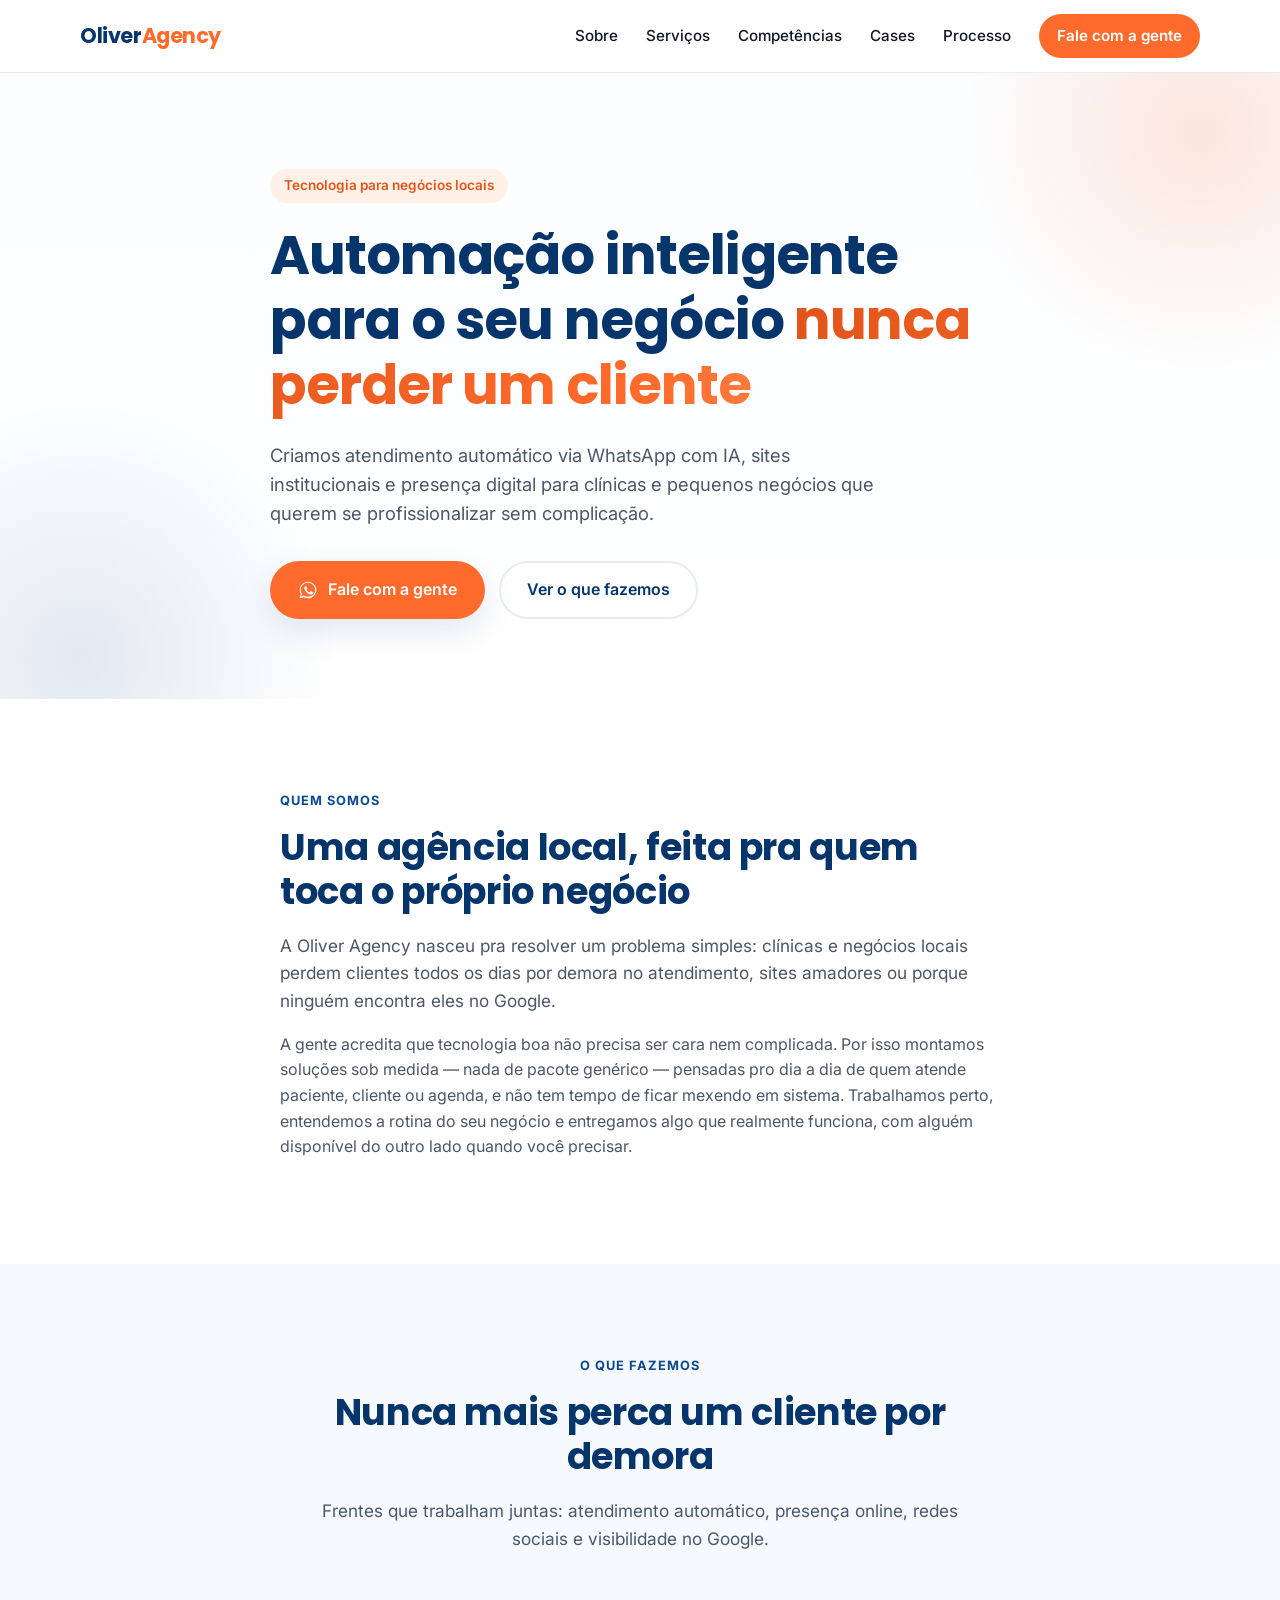
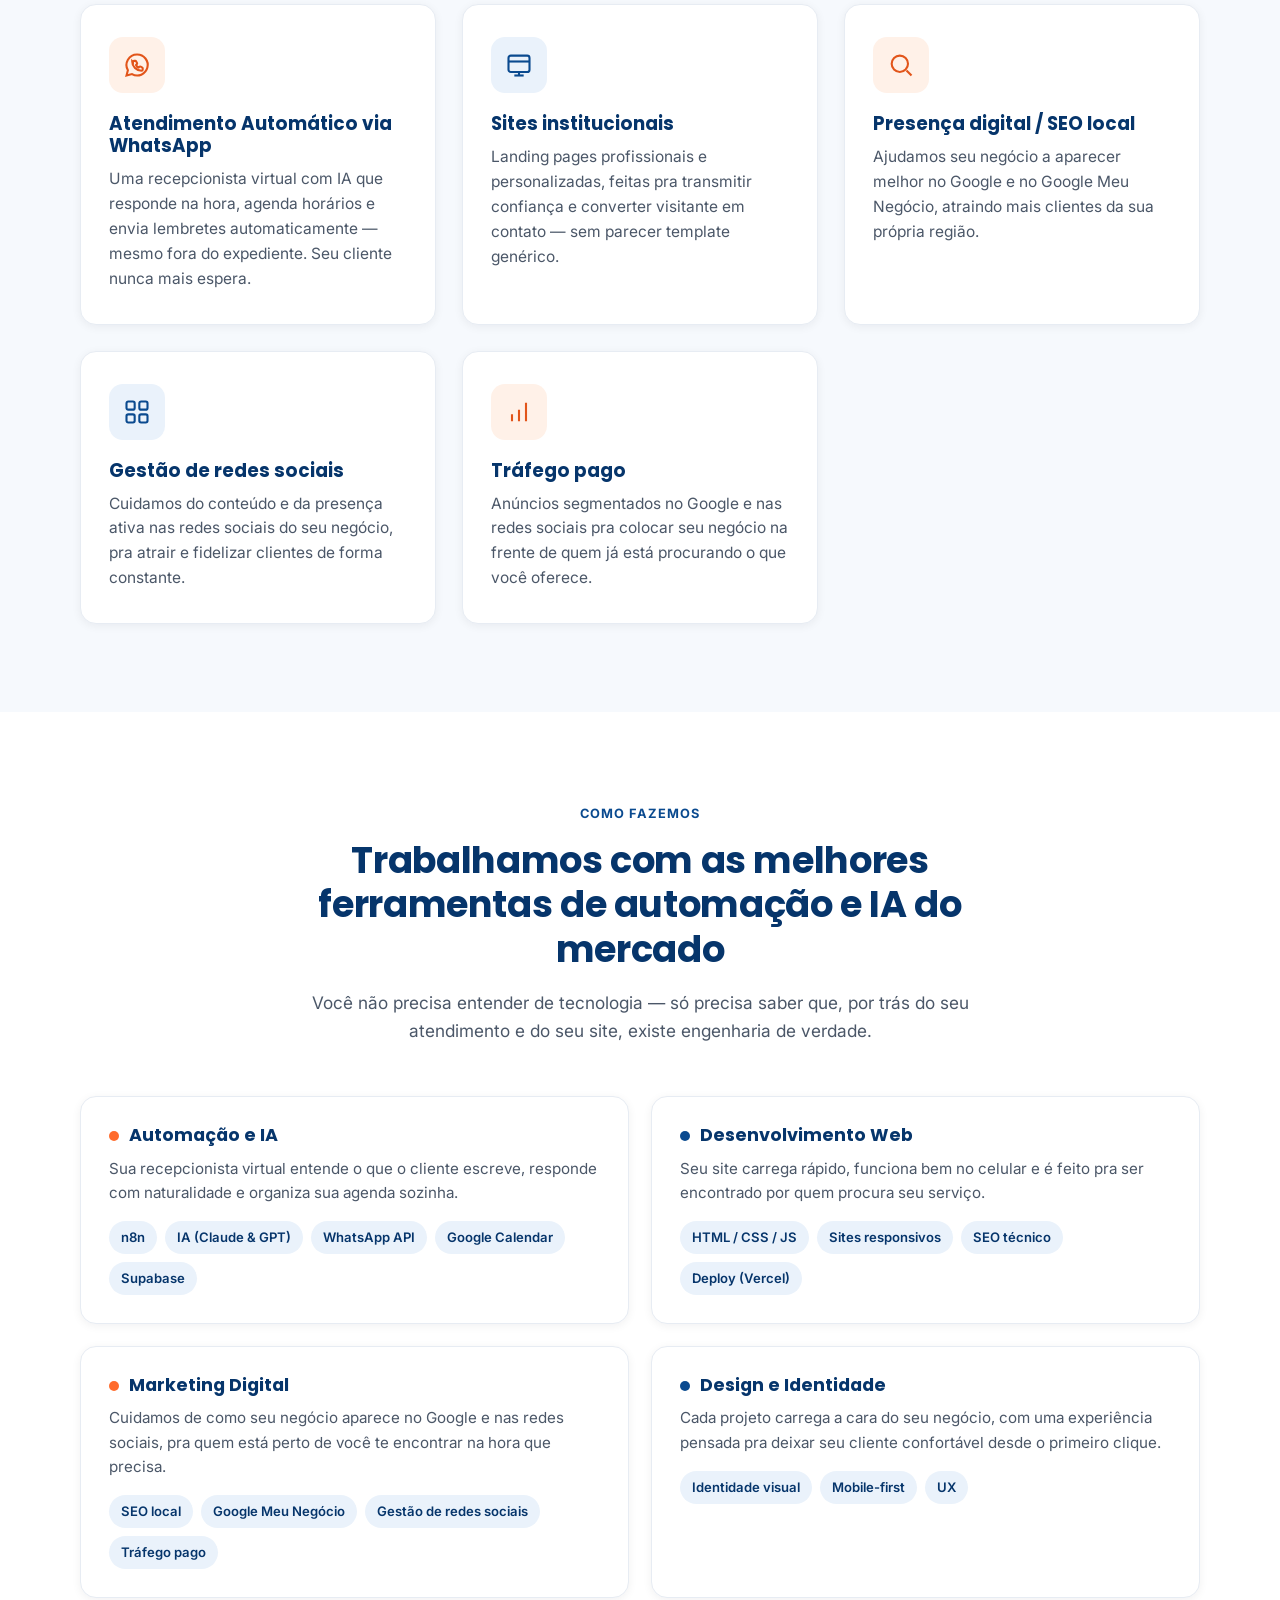
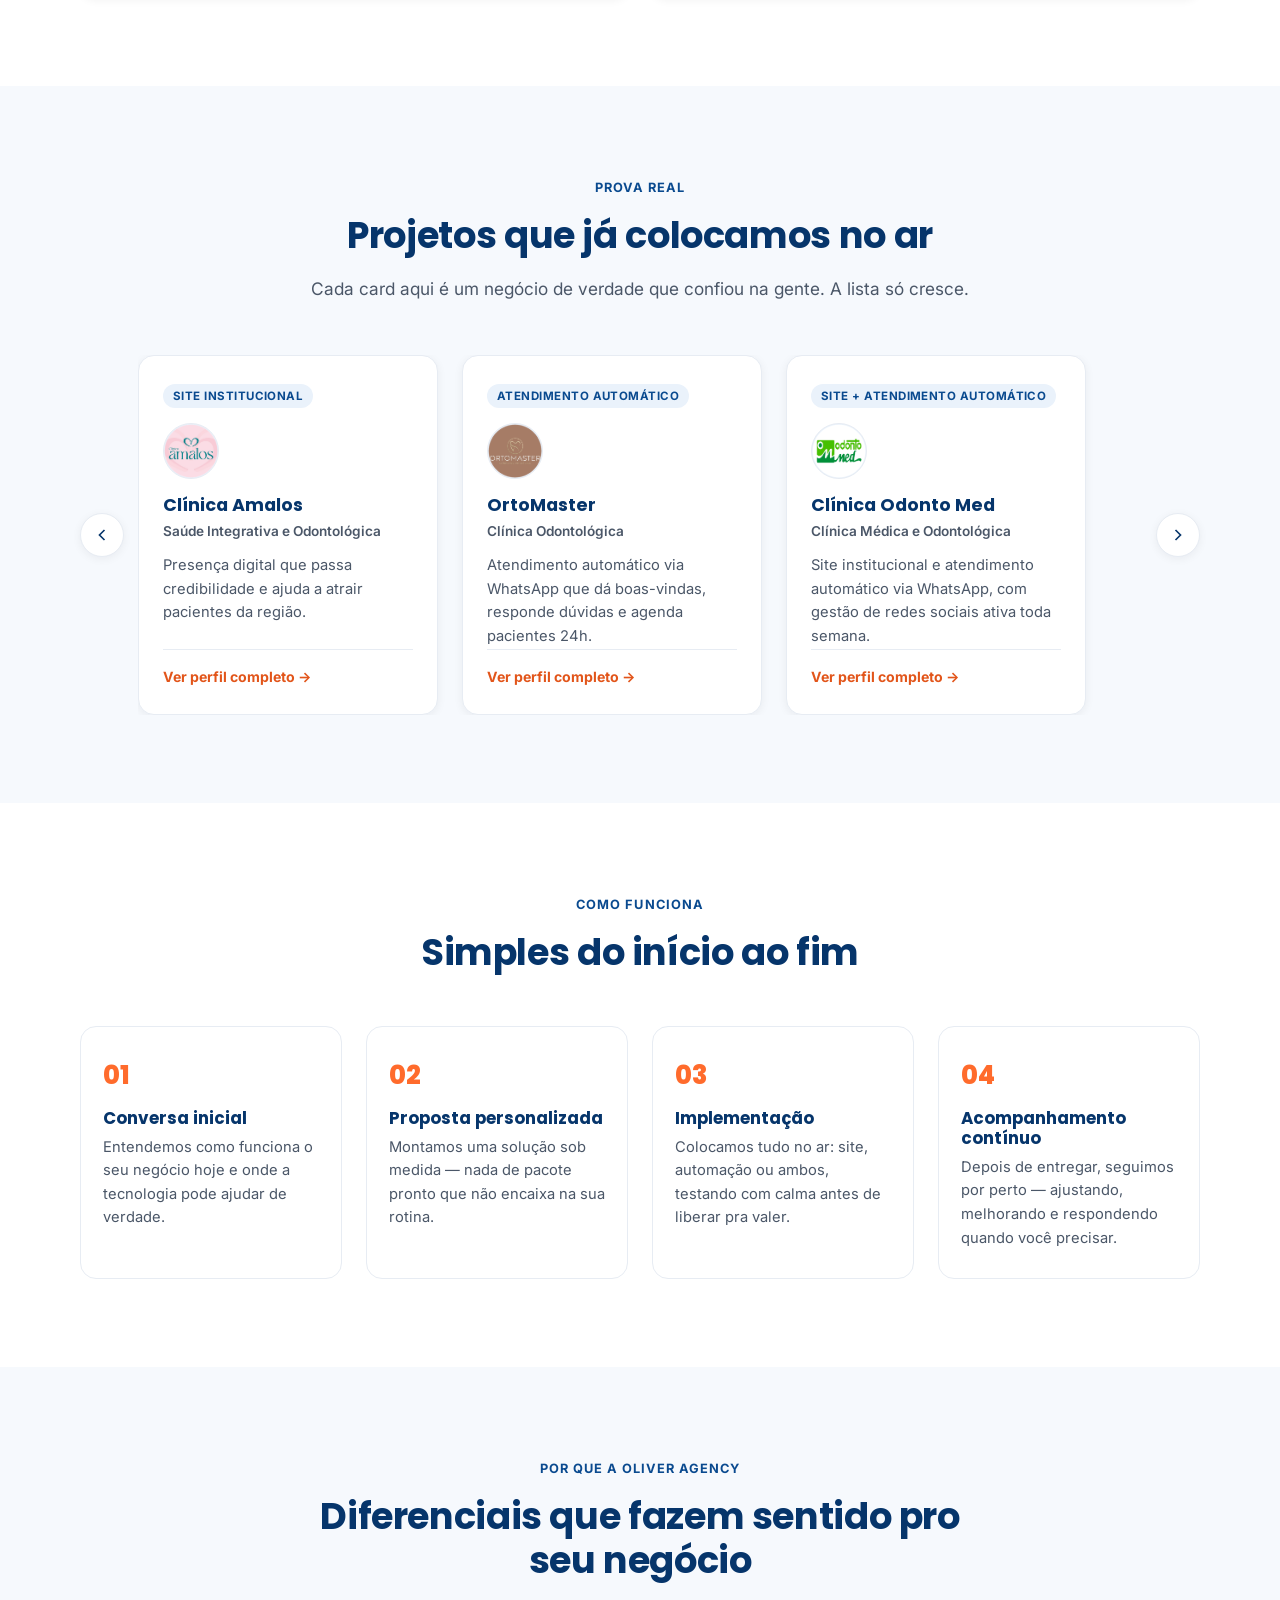
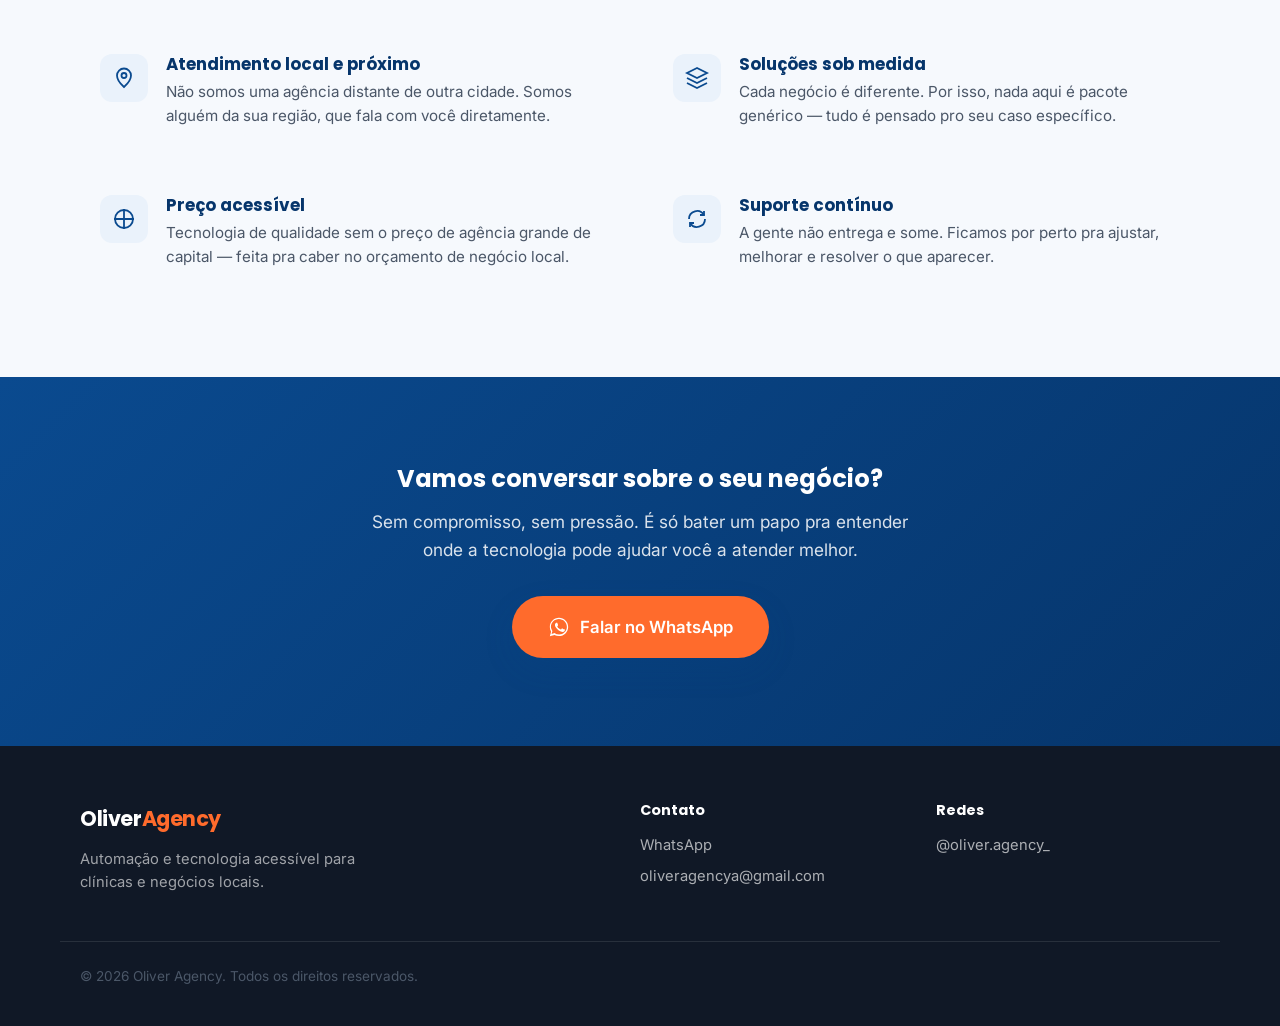
==== commit 7ed89c2f: "Simplify case profiles: cut jargon, tech stacks and bug lists Trim all 5 case pages down to what a n" ====
--- a/index.html
+++ b/index.html
@@ -196,11 +196,12 @@
             "em construção"/"em configuração".
           - .case-cta-link: aponta para cases/<arquivo>.html, o perfil completo do cliente
             (todos os serviços já realizados + o que ainda podemos oferecer pra ele).
-        Por enquanto todos os cards ficam visíveis lado a lado, sem setas e sem rotação
-        automática — quando a lista crescer, dá pra reativar as setas (.cases-arrow) e o
-        autoplay comentados no js/main.js.
+        As setas rolam a fileira manualmente; não há rotação automática.
       -->
       <div class="cases-carousel">
+        <button class="cases-arrow cases-arrow-prev" aria-label="Case anterior" type="button">
+          <svg viewBox="0 0 24 24" width="20" height="20" fill="none" stroke="currentColor" stroke-width="2"><path d="M15 18l-6-6 6-6"/></svg>
+        </button>
         <div class="cases-viewport">
           <div class="cases-track" id="casesTrack">
             <div class="cases-slide">
@@ -256,6 +257,19 @@
             </div>
 
             <div class="cases-slide">
+              <article class="case-card reveal">
+                <div class="case-tagbar"><span class="case-type">Sistema de gestão de estoque</span></div>
+                <div class="case-avatar">
+                  <span class="case-avatar-fallback">193</span>
+                </div>
+                <h3>193 Shoes</h3>
+                <p class="case-niche">Loja de calçados femininos</p>
+                <p class="case-result">Sistema interno de controle de estoque por numeração, com foto por tamanho compartilhável direto no WhatsApp.</p>
+                <a class="case-cta-link" href="cases/193-shoes.html">Ver perfil completo →</a>
+              </article>
+            </div>
+
+            <div class="cases-slide">
               <a href="https://wa.me/5575998316140?text=Ol%C3%A1%2C%20vim%20pelo%20site%20e%20quero%20ser%20o%20pr%C3%B3ximo%20case%20da%20Oliver%20Agency" class="case-card case-card-placeholder reveal" target="_blank" rel="noopener">
                 <div class="case-placeholder-icon">
                   <svg viewBox="0 0 24 24" width="26" height="26" fill="none" stroke="currentColor" stroke-width="1.8"><path d="M12 5v14M5 12h14"/></svg>
@@ -266,6 +280,9 @@
             </div>
           </div>
         </div>
+        <button class="cases-arrow cases-arrow-next" aria-label="Próximo case" type="button">
+          <svg viewBox="0 0 24 24" width="20" height="20" fill="none" stroke="currentColor" stroke-width="2"><path d="M9 18l6-6-6-6"/></svg>
+        </button>
       </div>
     </div>
   </section>
--- a/css/style.css
+++ b/css/style.css
@@ -37,6 +37,18 @@
 h1, h2, h3, h4 { font-family: var(--font-head); color: var(--blue-dark); line-height: 1.2; margin: 0 0 0.5em; }
 p { margin: 0 0 1em; color: var(--ink-soft); }
 a { color: inherit; text-decoration: none; }
+code {
+  font-family: 'SFMono-Regular', Consolas, monospace;
+  font-size: 0.85em;
+  background: var(--bg-alt);
+  padding: 2px 6px;
+  border-radius: 4px;
+}
+.profile-story a, .service-card p a {
+  color: var(--blue);
+  text-decoration: underline;
+  text-underline-offset: 2px;
+}
 img { max-width: 100%; display: block; }
 ol, ul { padding: 0; margin: 0; list-style: none; }
 svg { flex-shrink: 0; }
@@ -673,6 +685,76 @@
 }
 .service-card-upsell h3 { color: var(--orange-dark); }
 
+/* ==========================================================================
+   Perfil de cliente — narrativa, stack, estatísticas e desafios
+   ========================================================================== */
+.profile-story {
+  max-width: 760px;
+  margin-top: 32px;
+}
+.profile-story h2 { font-size: 1.35rem; margin-bottom: 14px; }
+.profile-story p { font-size: 1.02rem; }
+.profile-story p + p { margin-top: 1em; }
+
+.tech-stack { margin-top: 28px; }
+.tech-stack-label {
+  font-size: 0.78rem;
+  font-weight: 700;
+  text-transform: uppercase;
+  letter-spacing: 0.05em;
+  color: var(--ink-soft);
+  margin-bottom: 10px;
+}
+
+.stat-grid {
+  display: grid;
+  grid-template-columns: repeat(3, 1fr);
+  gap: 18px;
+}
+.stat-card {
+  background: var(--blue-light);
+  border-radius: var(--radius-sm);
+  padding: 24px 20px;
+  text-align: center;
+}
+.stat-number {
+  display: block;
+  font-family: var(--font-head);
+  font-weight: 800;
+  font-size: 1.9rem;
+  color: var(--blue-dark);
+  line-height: 1.1;
+  margin-bottom: 6px;
+}
+.stat-label { font-size: 0.88rem; color: var(--ink-soft); }
+.stat-grid-spaced { margin-top: 18px; }
+
+.challenge-list { display: flex; flex-direction: column; gap: 16px; }
+.challenge-item {
+  background: #fff;
+  border: 1px solid var(--line);
+  border-radius: var(--radius-sm);
+  padding: 20px 22px;
+  box-shadow: var(--shadow-sm);
+}
+.challenge-item h3 { font-size: 1rem; margin-bottom: 8px; }
+.challenge-item p { font-size: 0.92rem; margin-bottom: 0; }
+.challenge-item p + p { margin-top: 8px; }
+.challenge-item .challenge-fix { color: var(--blue-dark); }
+.challenge-item .challenge-fix strong { color: inherit; }
+
+.role-note {
+  margin-top: 20px;
+  font-size: 0.92rem;
+  color: var(--ink-soft);
+  border-left: 3px solid var(--line);
+  padding-left: 14px;
+}
+
+@media (max-width: 760px) {
+  .stat-grid { grid-template-columns: 1fr; }
+}
+
 .case-card-placeholder {
   border: 2px dashed var(--line);
   background: var(--bg-alt);
@@ -728,6 +810,7 @@
   color: var(--orange);
   margin-bottom: 12px;
 }
+.process-list-3col { grid-template-columns: repeat(3, 1fr); }
 .process-step h3 { font-size: 1.05rem; margin-bottom: 8px; }
 .process-step p { font-size: 0.92rem; margin-bottom: 0; }
 
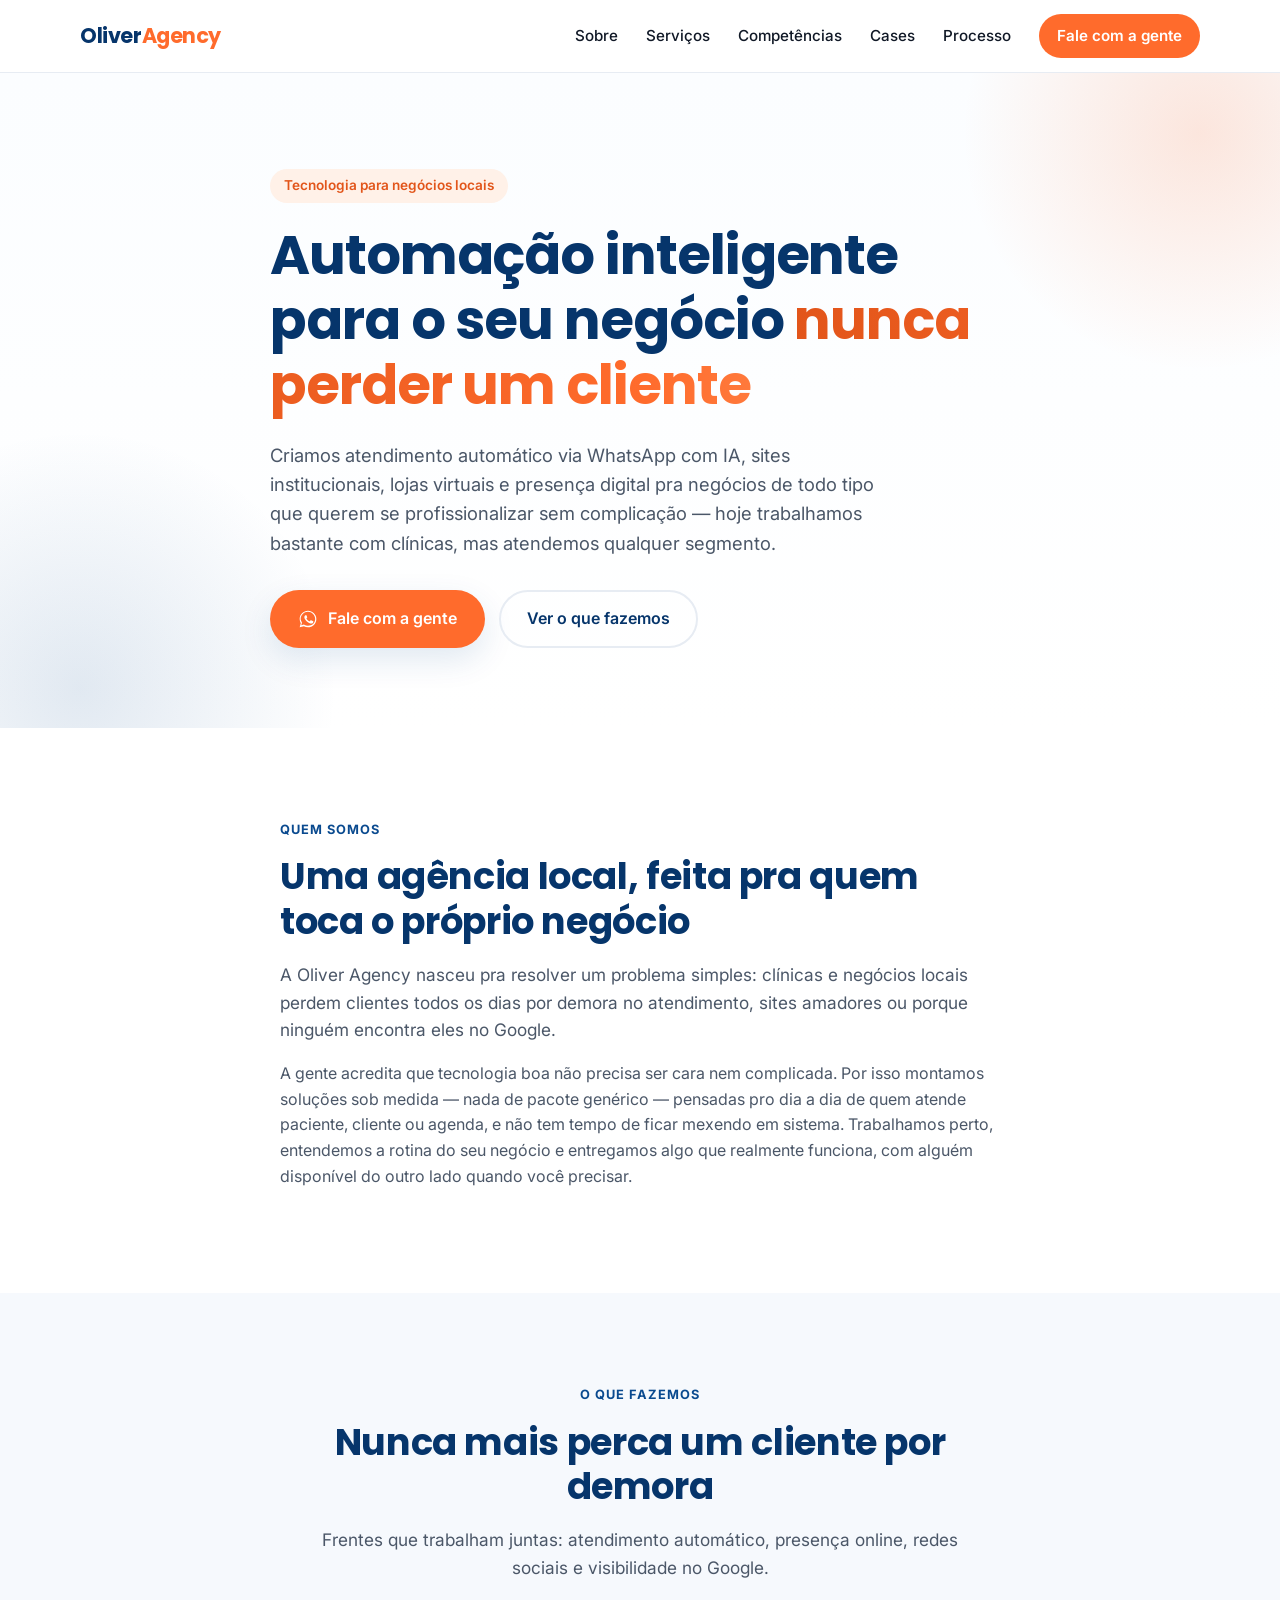
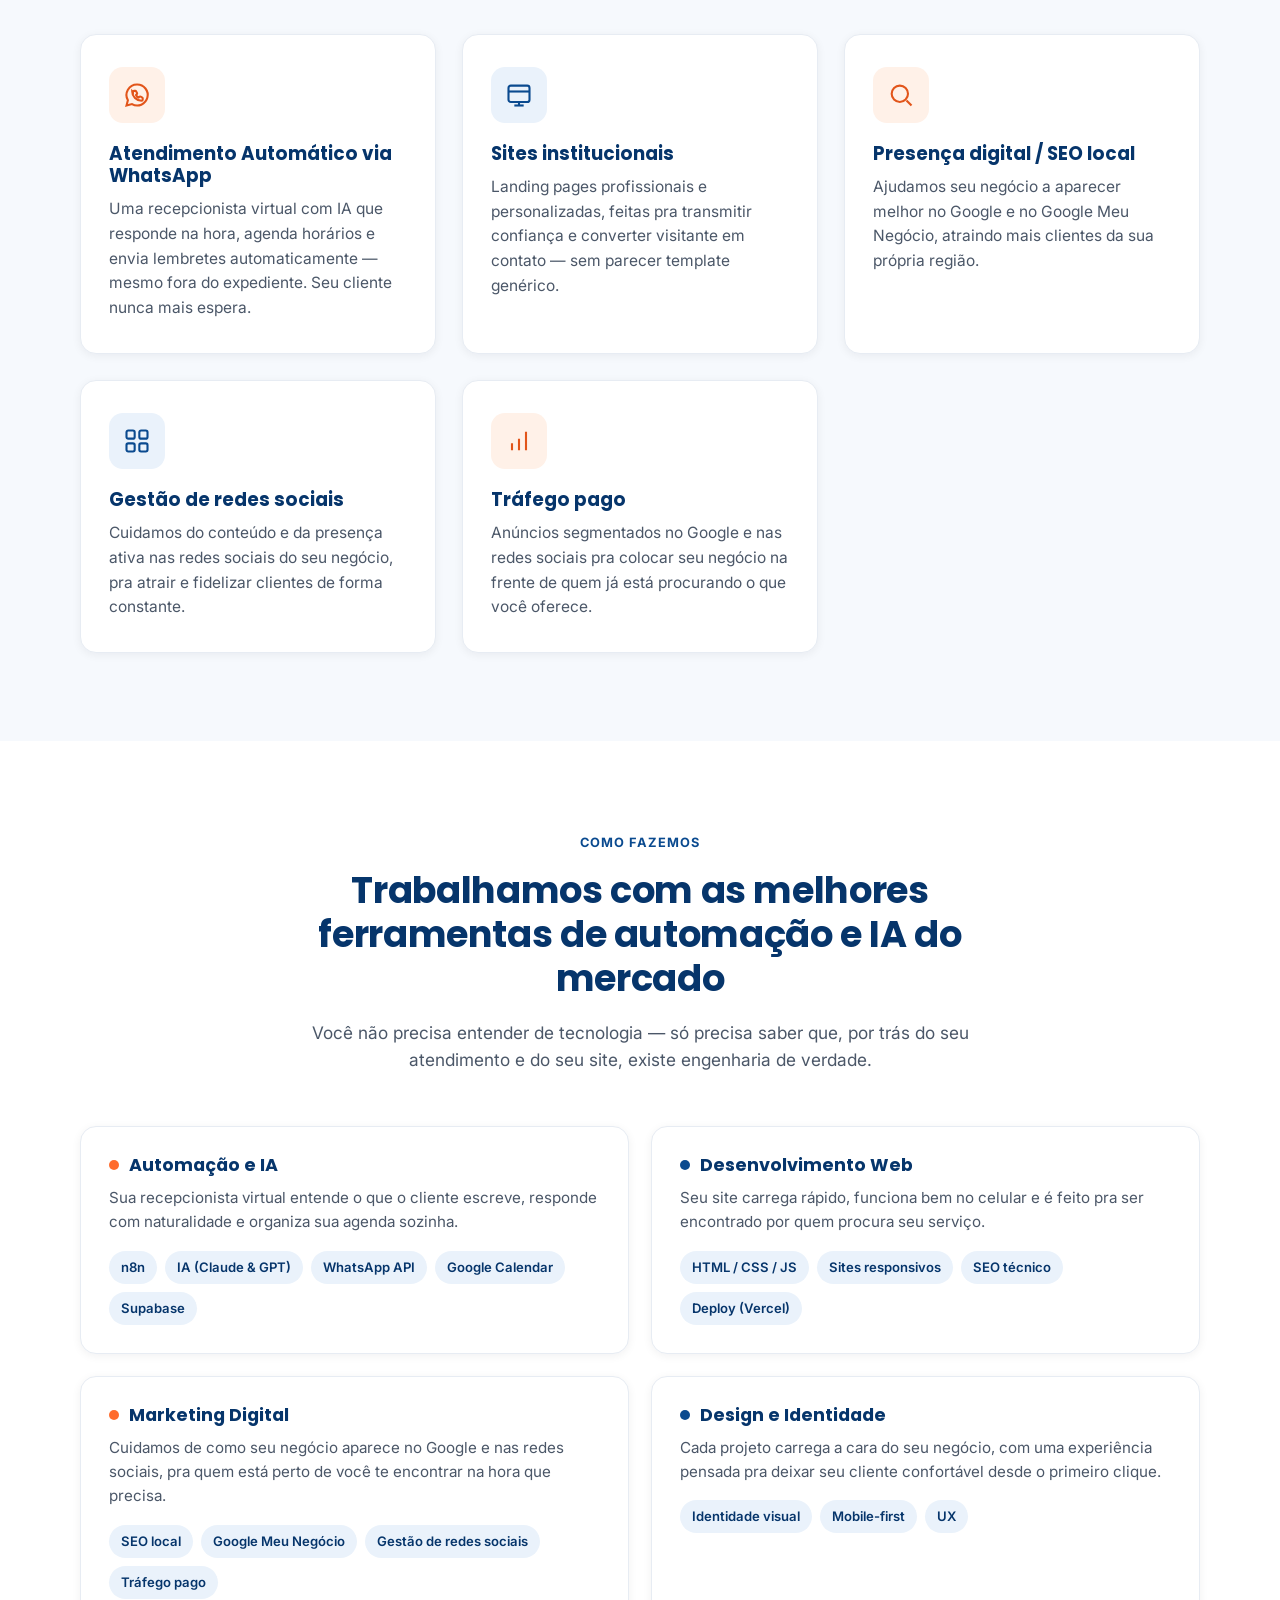
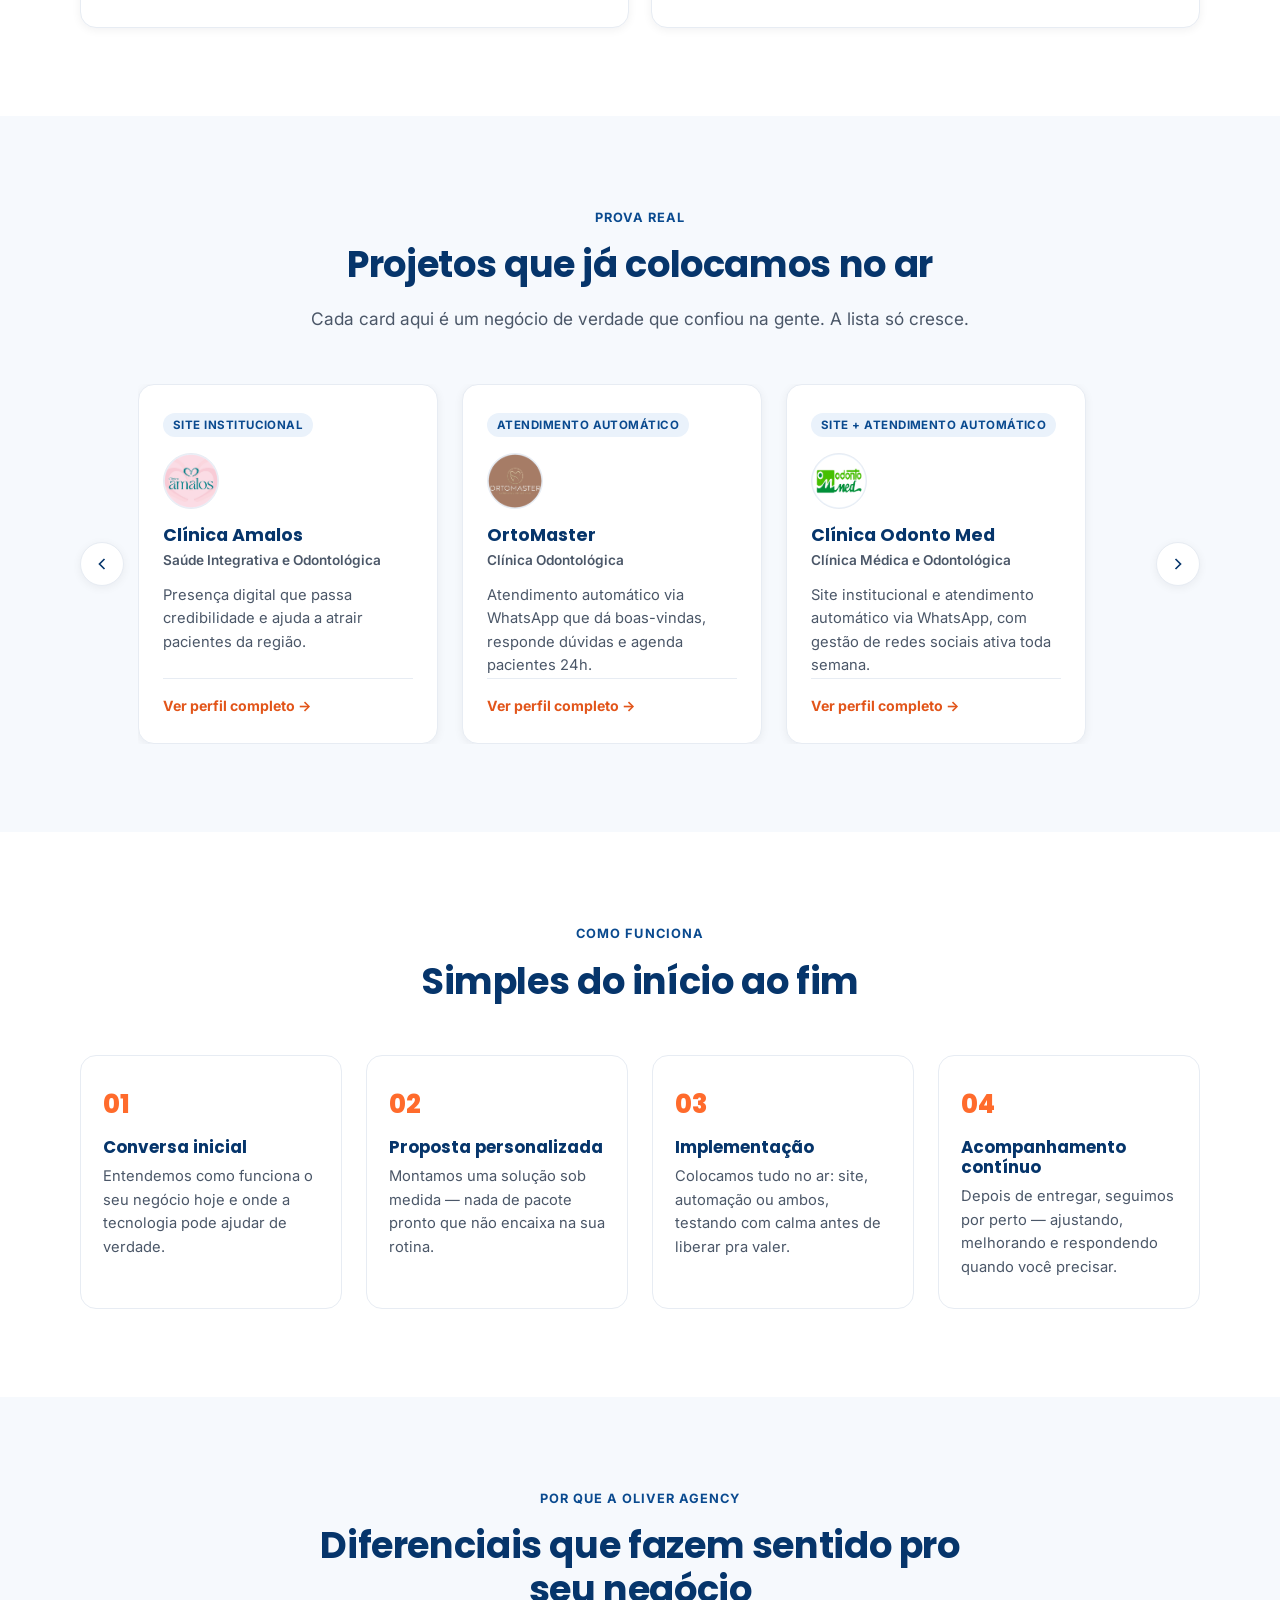
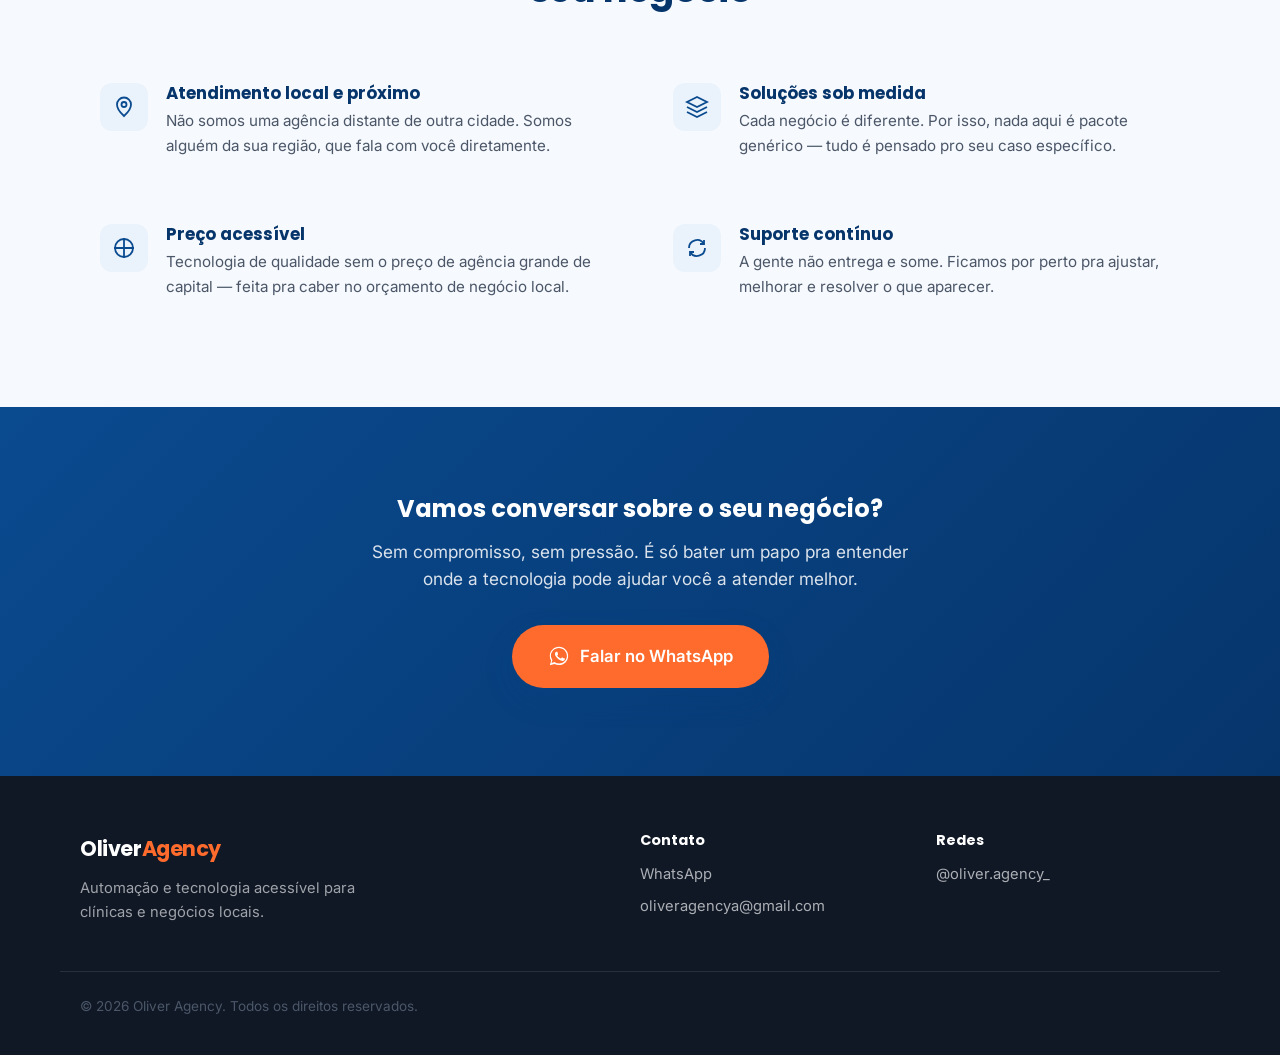
==== commit 4adf6a3c: "Standardize case profiles with a Problema/Solução opening Every case now opens with a red "Problema"" ====
--- a/index.html
+++ b/index.html
@@ -4,10 +4,10 @@
 <meta charset="UTF-8">
 <meta name="viewport" content="width=device-width, initial-scale=1.0">
 <title>Oliver Agency — Automação com IA para WhatsApp, Sites e SEO Local</title>
-<meta name="description" content="Oliver Agency: automação de atendimento via WhatsApp com IA, sites institucionais e presença digital para clínicas e pequenos negócios. Atendimento local, sob medida e com suporte contínuo.">
+<meta name="description" content="Oliver Agency: automação de atendimento via WhatsApp com IA, sites institucionais, lojas virtuais e presença digital para negócios de todo tipo. Atendimento local, sob medida e com suporte contínuo.">
 <meta name="keywords" content="automação whatsapp, atendimento automático clínica, agência de tecnologia local, site para clínica, SEO local">
 <meta property="og:title" content="Oliver Agency — Automação inteligente para o seu negócio nunca perder um cliente">
-<meta property="og:description" content="Automação de atendimento via WhatsApp com IA, sites institucionais e presença digital para clínicas e pequenos negócios.">
+<meta property="og:description" content="Automação de atendimento via WhatsApp com IA, sites institucionais, lojas virtuais e presença digital para negócios de todo tipo.">
 <meta property="og:type" content="website">
 <link rel="icon" href="data:image/svg+xml,<svg xmlns=%22http://www.w3.org/2000/svg%22 viewBox=%220 0 100 100%22><rect width=%22100%22 height=%22100%22 rx=%2220%22 fill=%22%230A4A8F%22/><text x=%2250%22 y=%2268%22 font-size=%2260%22 text-anchor=%22middle%22 fill=%22%23FF6B2C%22 font-family=%22Arial%22>O</text></svg>">
 <link rel="preconnect" href="https://fonts.googleapis.com">
@@ -44,7 +44,7 @@
     <div class="container hero-inner">
       <p class="eyebrow reveal">Tecnologia para negócios locais</p>
       <h1 class="reveal">Automação inteligente para o seu negócio <span class="highlight">nunca perder um cliente</span></h1>
-      <p class="hero-sub reveal">Criamos atendimento automático via WhatsApp com IA, sites institucionais e presença digital para clínicas e pequenos negócios que querem se profissionalizar sem complicação.</p>
+      <p class="hero-sub reveal">Criamos atendimento automático via WhatsApp com IA, sites institucionais, lojas virtuais e presença digital pra negócios de todo tipo que querem se profissionalizar sem complicação — hoje trabalhamos bastante com clínicas, mas atendemos qualquer segmento.</p>
       <div class="hero-actions reveal">
         <a href="https://wa.me/5575998316140?text=Ol%C3%A1%2C%20vim%20pelo%20site%20e%20quero%20saber%20mais%20sobre%20a%20Oliver%20Agency" class="btn btn-primary" target="_blank" rel="noopener">
           <svg viewBox="0 0 24 24" width="20" height="20" aria-hidden="true"><path fill="currentColor" d="M17.5 14.4c-.3-.1-1.6-.8-1.8-.9-.2-.1-.4-.1-.6.1-.2.3-.7.9-.8 1-.2.2-.3.2-.5.1-.3-.1-1.1-.4-2.1-1.3-.8-.7-1.3-1.6-1.5-1.8-.1-.2 0-.4.1-.5.1-.1.3-.3.4-.5.1-.1.2-.3.3-.4.1-.2 0-.4 0-.5C11 9.5 10.5 8.3 10.3 7.8c-.2-.5-.4-.4-.6-.4h-.5c-.2 0-.5.1-.7.3-.2.3-.9.9-.9 2.2s1 2.6 1.1 2.7c.1.2 1.9 3 4.6 4.1.6.3 1.1.4 1.5.6.6.2 1.2.2 1.6.1.5-.1 1.6-.6 1.8-1.3.2-.6.2-1.2.2-1.3-.1-.2-.2-.2-.5-.4z"/><path fill="currentColor" d="M12 2C6.5 2 2 6.5 2 12c0 1.9.5 3.6 1.4 5.1L2 22l5.1-1.3c1.4.8 3.1 1.2 4.9 1.2 5.5 0 10-4.5 10-10S17.5 2 12 2zm0 18.1c-1.6 0-3.2-.4-4.5-1.3l-.3-.2-3.3.9.9-3.2-.2-.3C3.7 14 3.2 13 3.2 12c0-4.8 3.9-8.7 8.7-8.7s8.7 3.9 8.7 8.7-3.8 8.1-8.6 8.1z"/></svg>
--- a/css/style.css
+++ b/css/style.css
@@ -8,6 +8,7 @@
   --orange: #FF6B2C;
   --orange-dark: #e2551a;
   --orange-light: #fff1e8;
+  --red: #d0342c;
   --white: #ffffff;
   --ink: #101826;
   --ink-soft: #4b5768;
@@ -693,6 +694,16 @@
   margin-top: 32px;
 }
 .profile-story h2 { font-size: 1.35rem; margin-bottom: 14px; }
+.ps-heading {
+  font-size: 1.1rem;
+  font-weight: 800;
+  text-transform: uppercase;
+  letter-spacing: 0.04em;
+  margin: 24px 0 8px;
+}
+.ps-heading:first-child { margin-top: 0; }
+.ps-heading-problem { color: var(--red); }
+.ps-heading-solution { color: var(--orange-dark); }
 .profile-story p { font-size: 1.02rem; }
 .profile-story p + p { margin-top: 1em; }
 
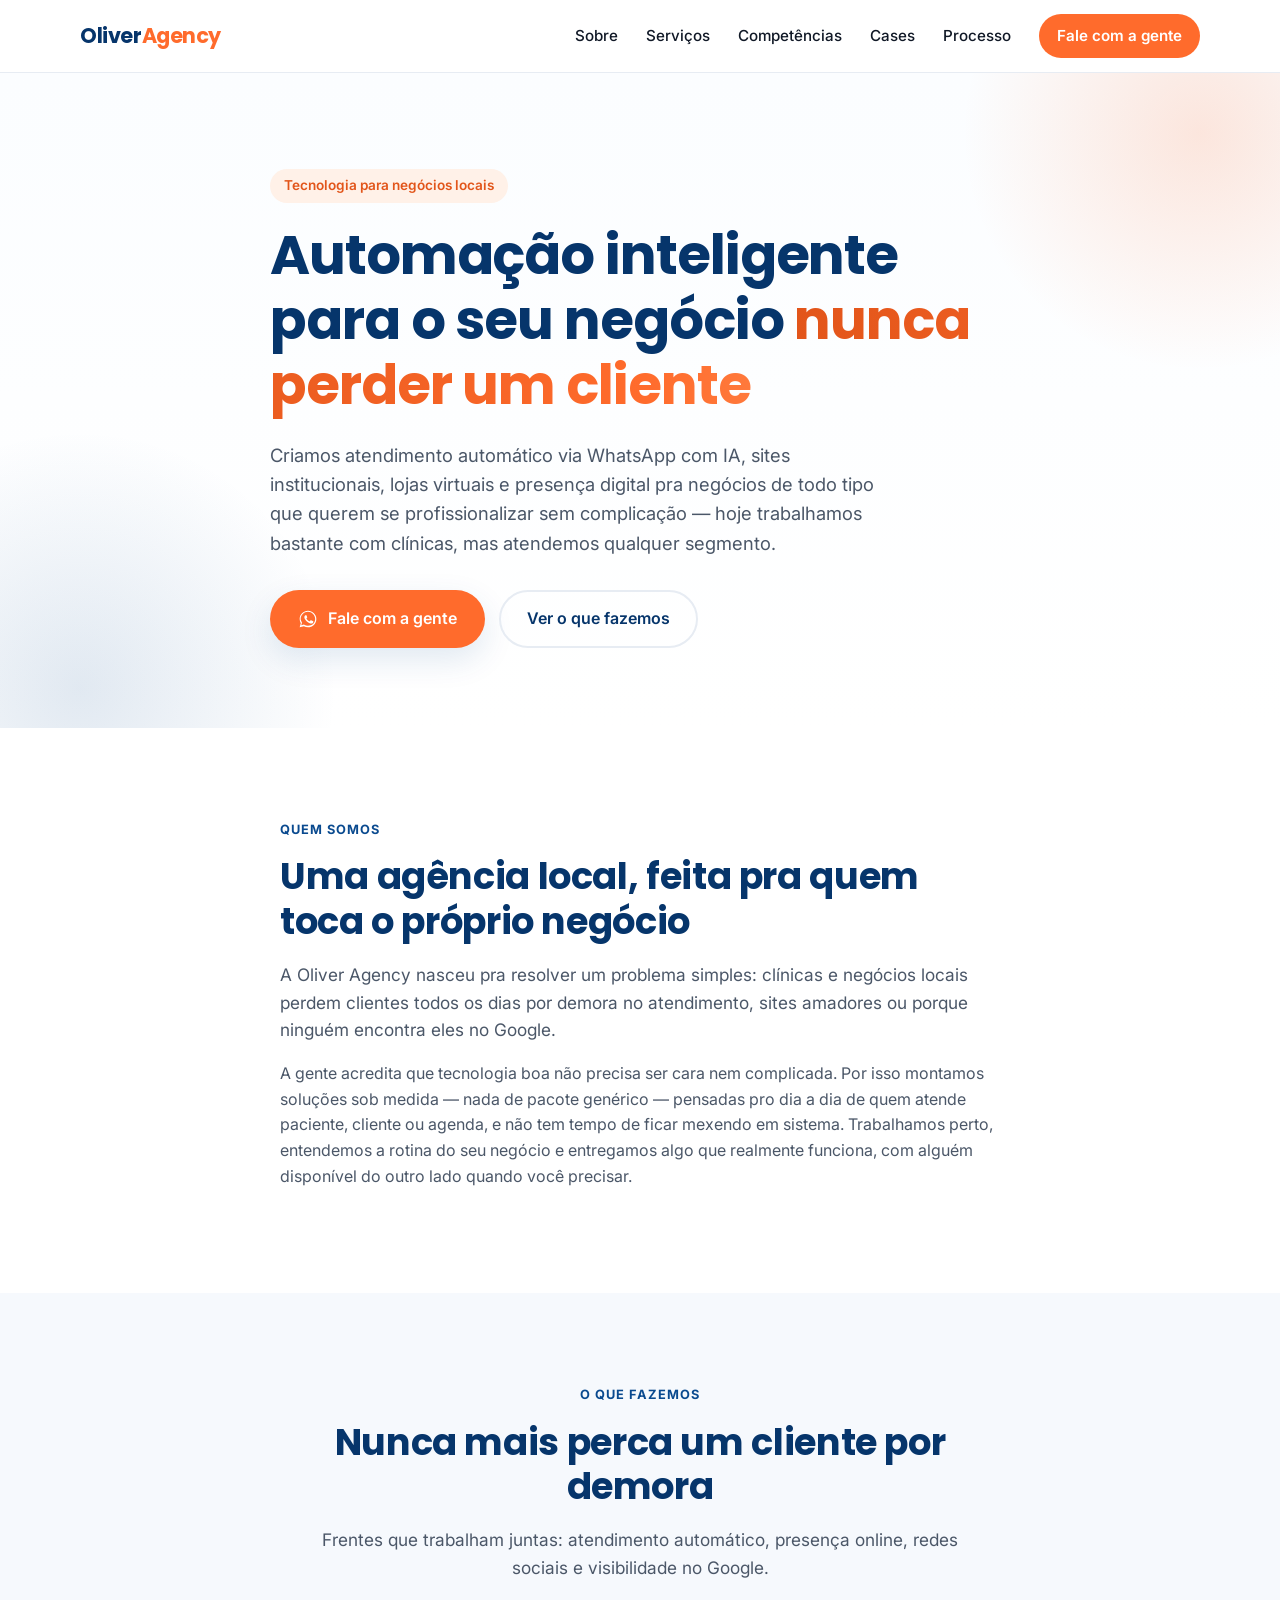
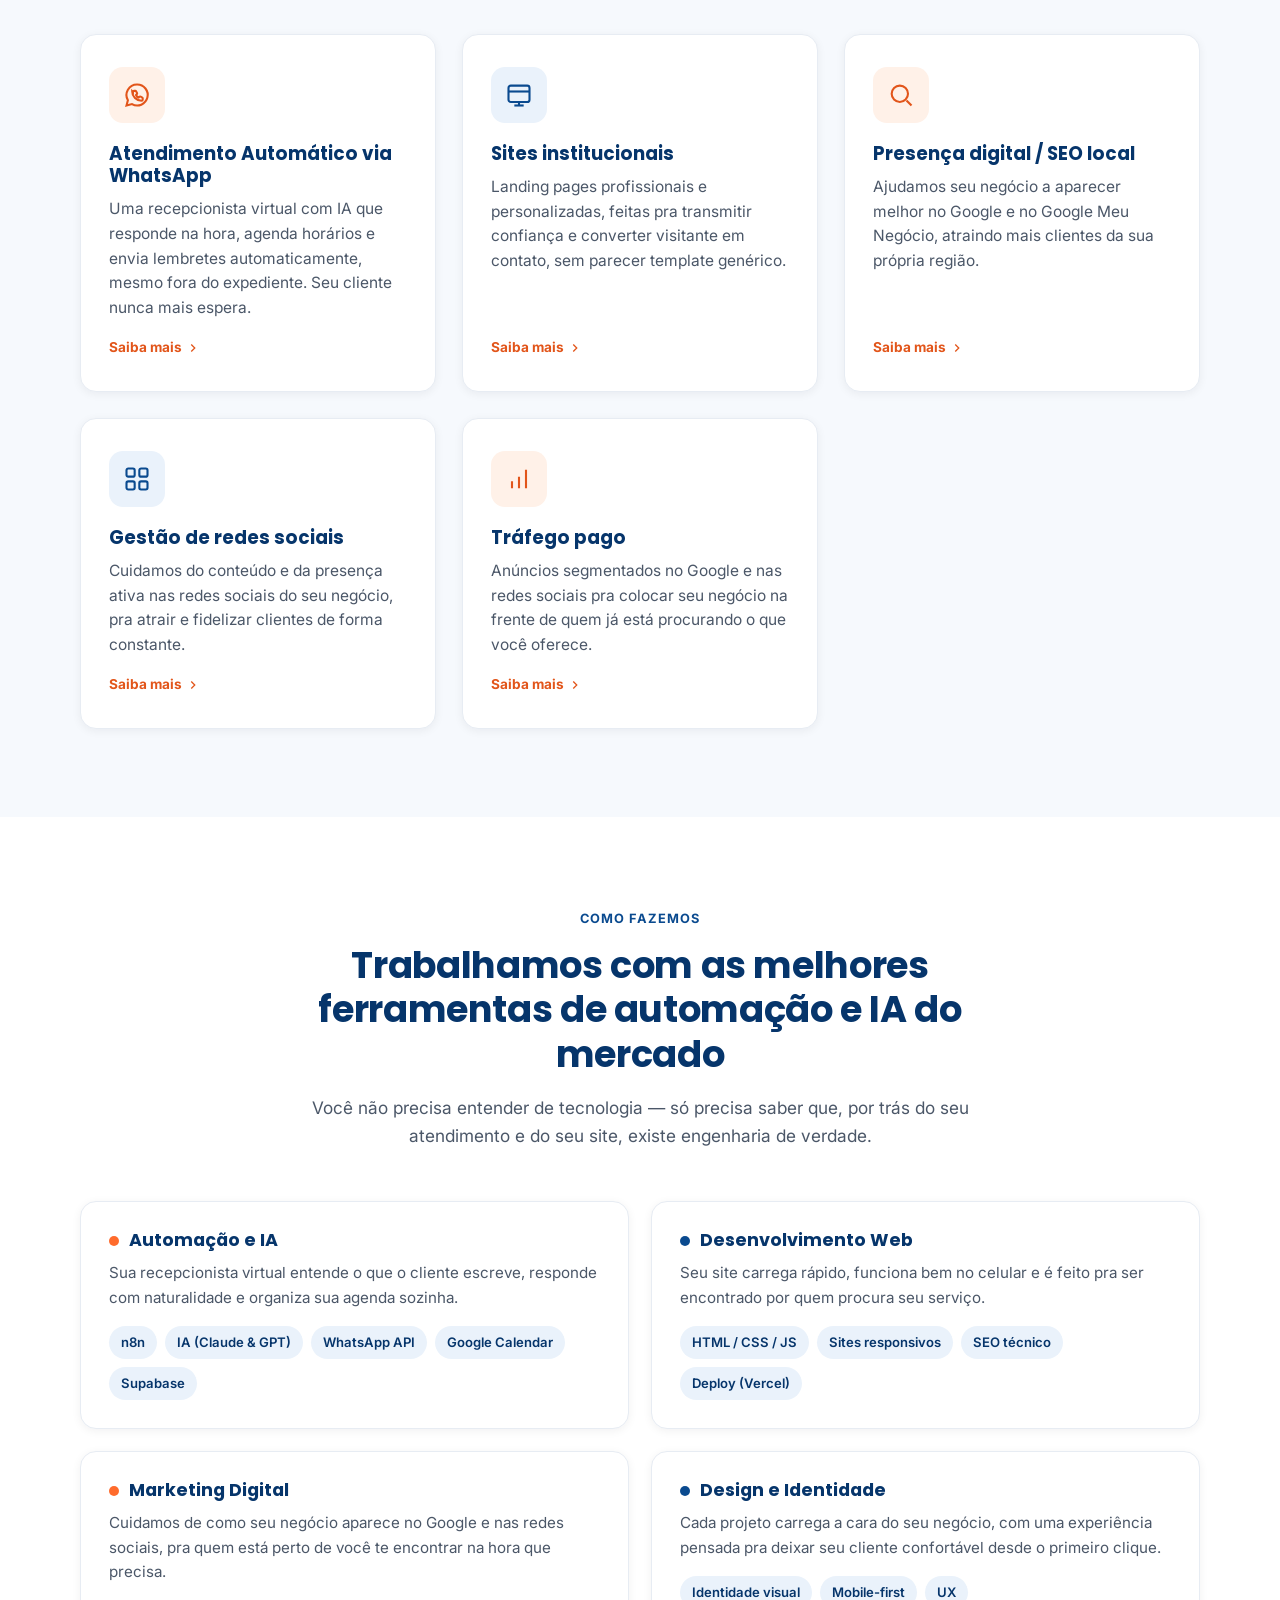
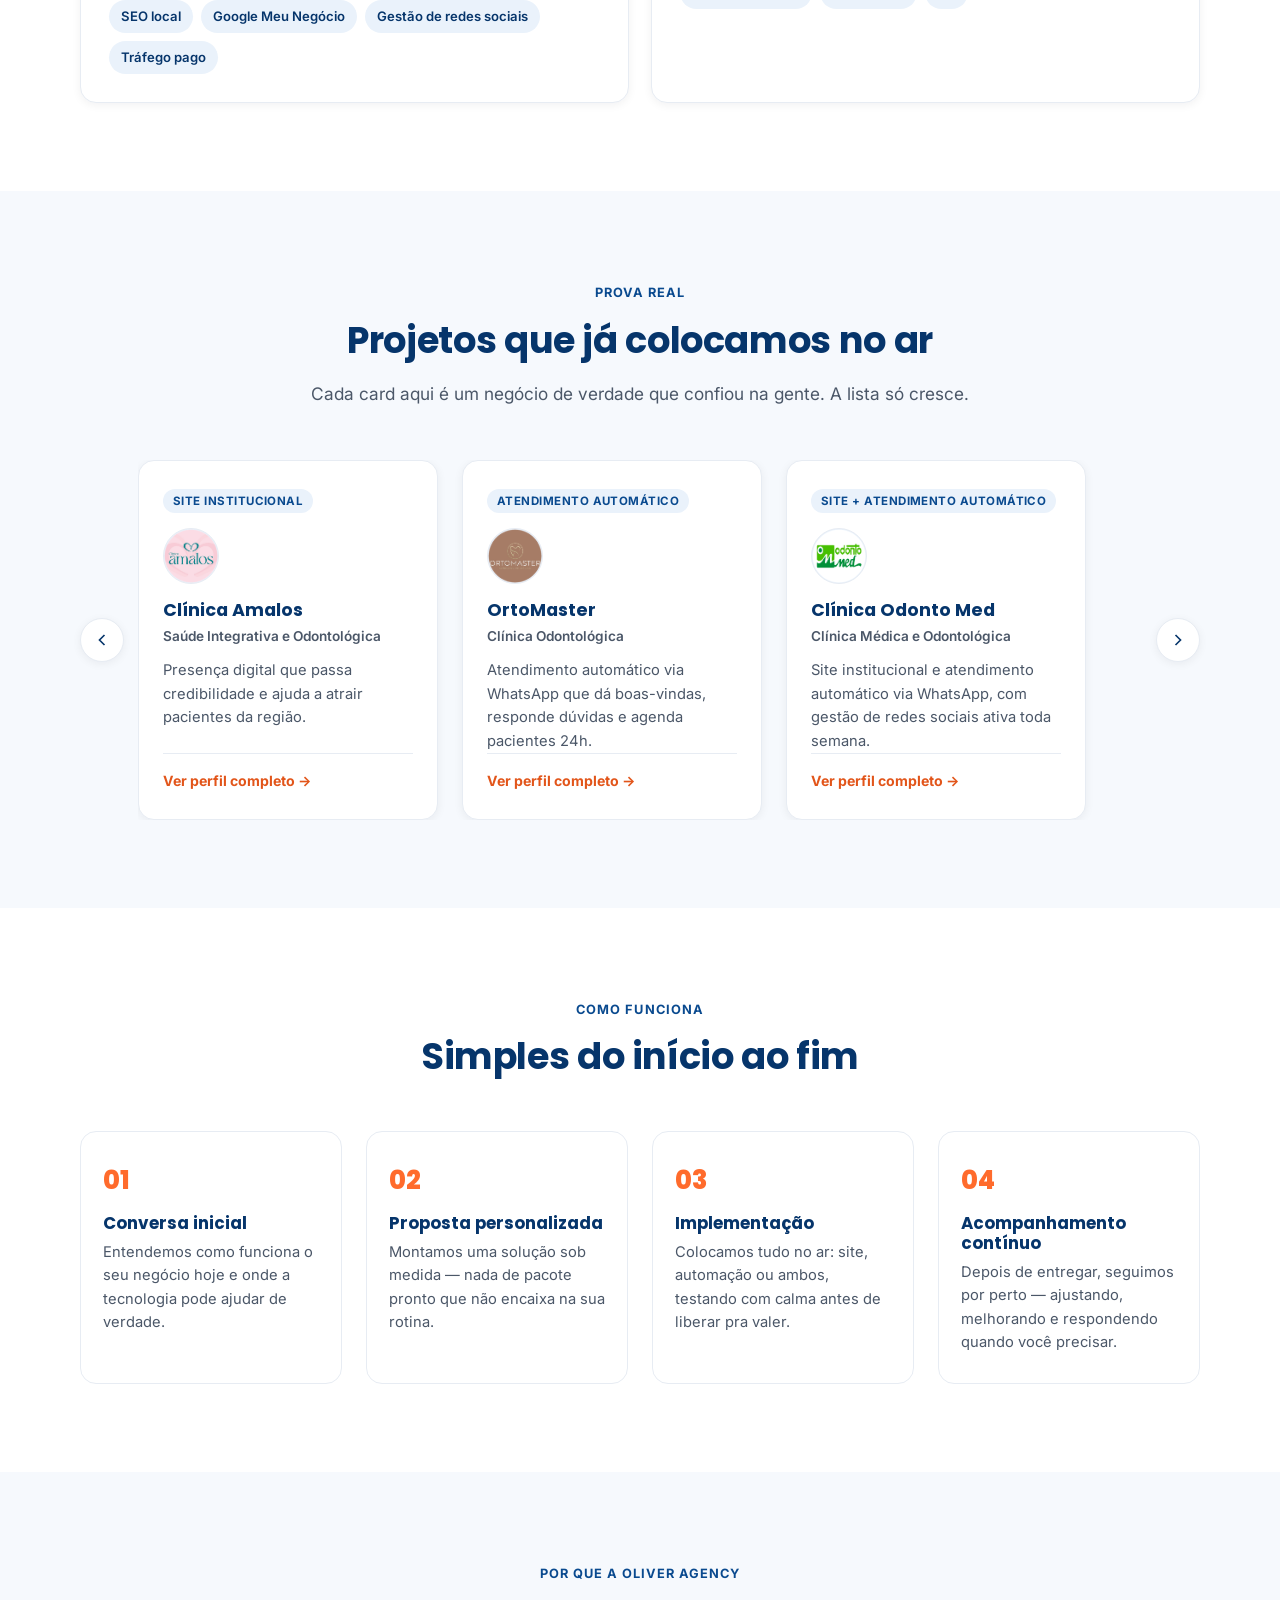
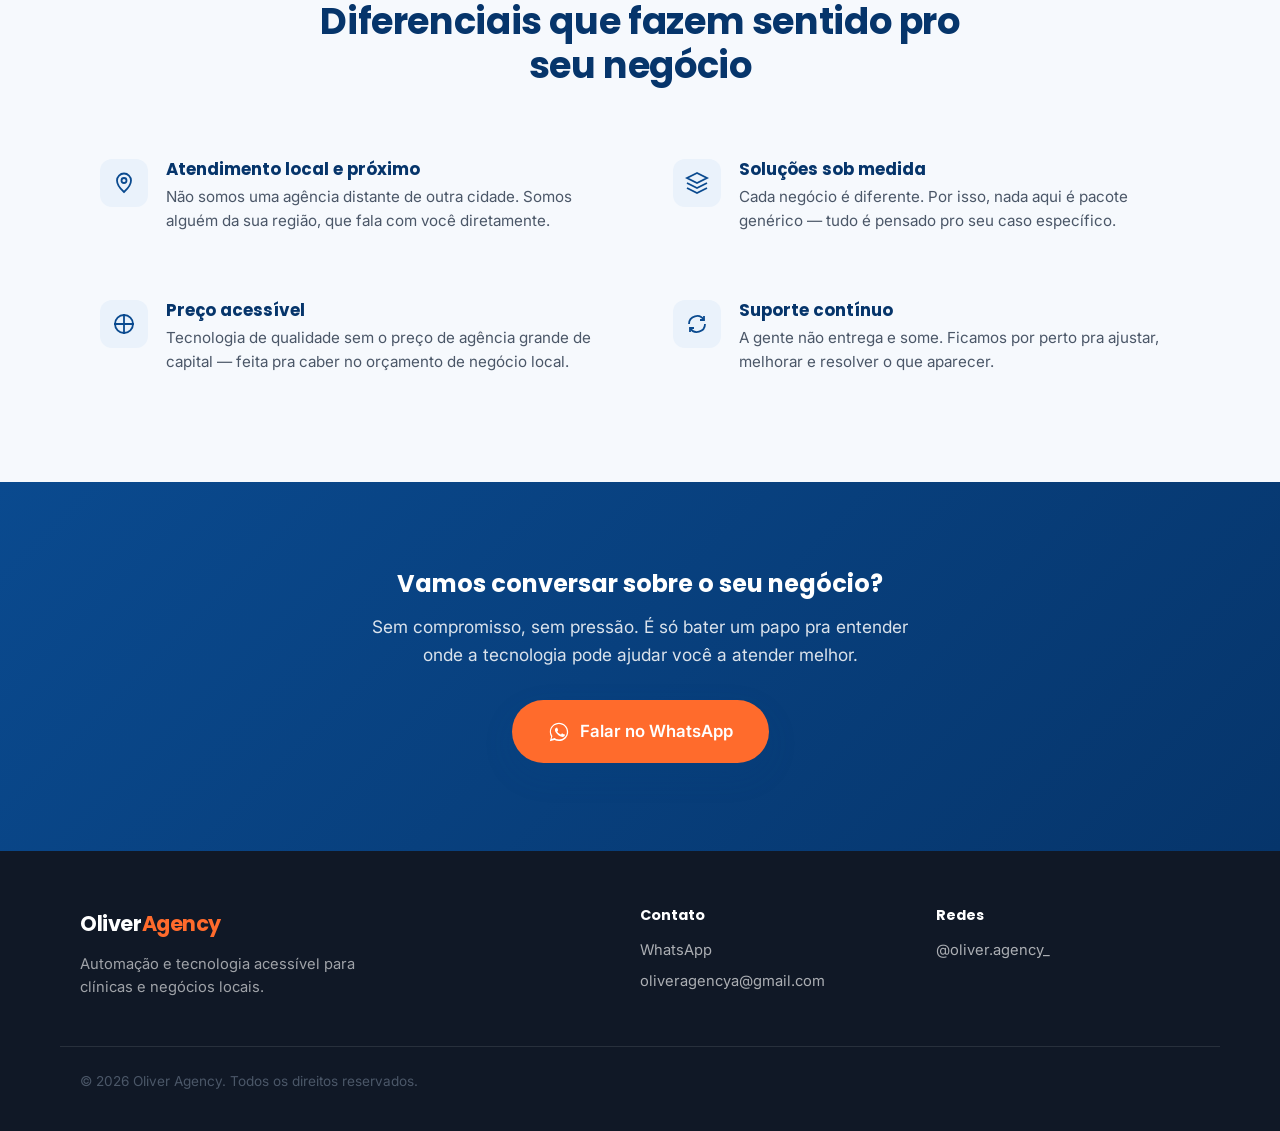
==== commit 9bf63d0d: "Make service cards clickable, opening a detail modal Each of the 5 cards in #servicos (Atendimento A" ====
--- a/index.html
+++ b/index.html
@@ -77,44 +77,49 @@
       </div>
 
       <div class="grid grid-3">
-        <article class="card reveal">
+        <article class="card card-service reveal" data-service="atendimento" tabindex="0" role="button" aria-haspopup="dialog" aria-controls="serviceModal">
           <div class="card-icon icon-orange">
             <svg viewBox="0 0 24 24" width="28" height="28" fill="none" stroke="currentColor" stroke-width="1.8"><path d="M12 3a9 9 0 0 0-7.8 13.5L3 21l4.7-1.2A9 9 0 1 0 12 3Z"/><path d="M8.5 9.5c0-.6.4-1 1-1h1c.4 0 .7.2.9.6l.6 1.2c.2.4.1.8-.2 1.1l-.6.6c.4 1 1.2 1.8 2.2 2.2l.6-.6c.3-.3.7-.4 1.1-.2l1.2.6c.4.2.6.5.6.9v1c0 .6-.4 1-1 1-4.4 0-8-3.6-8-8Z"/></svg>
           </div>
           <h3>Atendimento Automático via WhatsApp</h3>
-          <p>Uma recepcionista virtual com IA que responde na hora, agenda horários e envia lembretes automaticamente — mesmo fora do expediente. Seu cliente nunca mais espera.</p>
+          <p>Uma recepcionista virtual com IA que responde na hora, agenda horários e envia lembretes automaticamente, mesmo fora do expediente. Seu cliente nunca mais espera.</p>
+          <span class="card-more">Saiba mais <svg viewBox="0 0 24 24" width="14" height="14" fill="none" stroke="currentColor" stroke-width="2.2"><path d="M9 18l6-6-6-6"/></svg></span>
         </article>
 
-        <article class="card reveal">
+        <article class="card card-service reveal" data-service="sites" tabindex="0" role="button" aria-haspopup="dialog" aria-controls="serviceModal">
           <div class="card-icon icon-blue">
             <svg viewBox="0 0 24 24" width="28" height="28" fill="none" stroke="currentColor" stroke-width="1.8"><rect x="3" y="4" width="18" height="14" rx="2"/><path d="M3 9h18"/><path d="M8 21h8"/><path d="M12 18v3"/></svg>
           </div>
           <h3>Sites institucionais</h3>
-          <p>Landing pages profissionais e personalizadas, feitas pra transmitir confiança e converter visitante em contato — sem parecer template genérico.</p>
+          <p>Landing pages profissionais e personalizadas, feitas pra transmitir confiança e converter visitante em contato, sem parecer template genérico.</p>
+          <span class="card-more">Saiba mais <svg viewBox="0 0 24 24" width="14" height="14" fill="none" stroke="currentColor" stroke-width="2.2"><path d="M9 18l6-6-6-6"/></svg></span>
         </article>
 
-        <article class="card reveal">
+        <article class="card card-service reveal" data-service="seo" tabindex="0" role="button" aria-haspopup="dialog" aria-controls="serviceModal">
           <div class="card-icon icon-orange">
             <svg viewBox="0 0 24 24" width="28" height="28" fill="none" stroke="currentColor" stroke-width="1.8"><circle cx="11" cy="11" r="7"/><path d="m21 21-4.3-4.3"/></svg>
           </div>
           <h3>Presença digital / SEO local</h3>
           <p>Ajudamos seu negócio a aparecer melhor no Google e no Google Meu Negócio, atraindo mais clientes da sua própria região.</p>
+          <span class="card-more">Saiba mais <svg viewBox="0 0 24 24" width="14" height="14" fill="none" stroke="currentColor" stroke-width="2.2"><path d="M9 18l6-6-6-6"/></svg></span>
         </article>
 
-        <article class="card reveal">
+        <article class="card card-service reveal" data-service="redes" tabindex="0" role="button" aria-haspopup="dialog" aria-controls="serviceModal">
           <div class="card-icon icon-blue">
             <svg viewBox="0 0 24 24" width="28" height="28" fill="none" stroke="currentColor" stroke-width="1.8"><rect x="3" y="3" width="7" height="7" rx="1.5"/><rect x="14" y="3" width="7" height="7" rx="1.5"/><rect x="3" y="14" width="7" height="7" rx="1.5"/><rect x="14" y="14" width="7" height="7" rx="1.5"/></svg>
           </div>
           <h3>Gestão de redes sociais</h3>
           <p>Cuidamos do conteúdo e da presença ativa nas redes sociais do seu negócio, pra atrair e fidelizar clientes de forma constante.</p>
+          <span class="card-more">Saiba mais <svg viewBox="0 0 24 24" width="14" height="14" fill="none" stroke="currentColor" stroke-width="2.2"><path d="M9 18l6-6-6-6"/></svg></span>
         </article>
 
-        <article class="card reveal">
+        <article class="card card-service reveal" data-service="trafego" tabindex="0" role="button" aria-haspopup="dialog" aria-controls="serviceModal">
           <div class="card-icon icon-orange">
             <svg viewBox="0 0 24 24" width="28" height="28" fill="none" stroke="currentColor" stroke-width="1.8"><path d="M12 20V10M18 20V4M6 20v-6"/></svg>
           </div>
           <h3>Tráfego pago</h3>
           <p>Anúncios segmentados no Google e nas redes sociais pra colocar seu negócio na frente de quem já está procurando o que você oferece.</p>
+          <span class="card-more">Saiba mais <svg viewBox="0 0 24 24" width="14" height="14" fill="none" stroke="currentColor" stroke-width="2.2"><path d="M9 18l6-6-6-6"/></svg></span>
         </article>
       </div>
     </div>
@@ -381,6 +386,36 @@
     </div>
   </section>
 
+  <!-- MODAL DE SERVIÇO -->
+  <div class="modal-overlay" id="serviceModalOverlay" hidden>
+    <div class="modal-panel" id="serviceModal" role="dialog" aria-modal="true" aria-labelledby="serviceModalTitle">
+      <button class="modal-close" id="serviceModalClose" type="button" aria-label="Fechar">
+        <svg viewBox="0 0 24 24" width="20" height="20" fill="none" stroke="currentColor" stroke-width="2"><path d="M18 6 6 18M6 6l12 12"/></svg>
+      </button>
+
+      <div class="modal-header">
+        <div class="modal-icon" id="serviceModalIcon"></div>
+        <h2 id="serviceModalTitle"></h2>
+      </div>
+
+      <p class="modal-summary" id="serviceModalSummary"></p>
+
+      <h3 class="modal-subhead">Como funciona</h3>
+      <ol class="modal-steps" id="serviceModalSteps"></ol>
+
+      <h3 class="modal-subhead">O que está incluso</h3>
+      <ul class="modal-included" id="serviceModalIncluded"></ul>
+
+      <p class="modal-audience"><strong>Pra quem é:</strong> <span id="serviceModalAudience"></span></p>
+
+      <p class="modal-note" id="serviceModalNote" hidden></p>
+
+      <a class="btn btn-primary btn-lg modal-cta" id="serviceModalCta" target="_blank" rel="noopener">
+        Quero saber mais
+      </a>
+    </div>
+  </div>
+
 </main>
 
 <footer class="site-footer">
--- a/css/style.css
+++ b/css/style.css
@@ -9,6 +9,9 @@
   --orange-dark: #e2551a;
   --orange-light: #fff1e8;
   --red: #d0342c;
+  --red-light: #fbe8e7;
+  --green: #1f7a4d;
+  --green-light: #e5f4ec;
   --white: #ffffff;
   --ink: #101826;
   --ink-soft: #4b5768;
@@ -327,6 +330,29 @@
 .card:hover { transform: translateY(-4px); box-shadow: var(--shadow-md); }
 .card h3 { font-size: 1.15rem; margin-bottom: 10px; }
 .card p { margin-bottom: 0; font-size: 0.97rem; }
+
+.card-service {
+  cursor: pointer;
+  display: flex;
+  flex-direction: column;
+}
+.card-service:focus-visible {
+  outline: 2px solid var(--blue);
+  outline-offset: 3px;
+}
+.card-more {
+  display: inline-flex;
+  align-items: center;
+  gap: 4px;
+  margin-top: auto;
+  padding-top: 16px;
+  font-size: 0.85rem;
+  font-weight: 700;
+  color: var(--orange-dark);
+  transition: gap 0.2s ease;
+}
+.card-service:hover .card-more,
+.card-service:focus-visible .card-more { gap: 8px; }
 
 .card-icon {
   width: 56px;
@@ -694,16 +720,45 @@
   margin-top: 32px;
 }
 .profile-story h2 { font-size: 1.35rem; margin-bottom: 14px; }
-.ps-heading {
-  font-size: 1.1rem;
-  font-weight: 800;
+.ps-badge {
+  display: block;
+  width: fit-content;
+  font-size: 0.78rem;
+  font-weight: 700;
   text-transform: uppercase;
-  letter-spacing: 0.04em;
-  margin: 24px 0 8px;
-}
-.ps-heading:first-child { margin-top: 0; }
-.ps-heading-problem { color: var(--red); }
-.ps-heading-solution { color: var(--orange-dark); }
+  letter-spacing: 0.05em;
+  padding: 6px 14px;
+  border-radius: 999px;
+  margin: 24px 0 10px;
+}
+.ps-badge:first-child { margin-top: 0; }
+.ps-badge-problem { background: var(--red-light); color: var(--red); }
+.ps-badge-solution { background: var(--green-light); color: var(--green); }
+
+.service-card { display: flex; flex-direction: column; }
+
+.service-block {
+  margin-top: 48px;
+  padding-top: 40px;
+  border-top: 2px solid var(--line);
+}
+.service-block:first-of-type { margin-top: 32px; padding-top: 0; border-top: none; }
+.service-block-title {
+  display: flex;
+  align-items: center;
+  gap: 10px;
+  font-family: var(--font-head);
+  font-weight: 700;
+  font-size: 1.55rem;
+  color: var(--blue-dark);
+  margin-bottom: 20px;
+}
+.service-why {
+  margin-top: 10px;
+  font-size: 0.85rem;
+  color: var(--ink-soft);
+}
+.service-why strong { color: var(--ink); }
 .profile-story p { font-size: 1.02rem; }
 .profile-story p + p { margin-top: 1em; }
 
@@ -939,3 +994,179 @@
   .footer-inner { grid-template-columns: 1fr; }
   .diff-item { padding: 16px 0; }
 }
+
+/* ==========================================================================
+   Modal de serviço
+   ========================================================================== */
+.modal-overlay {
+  position: fixed;
+  inset: 0;
+  background: rgba(16, 24, 38, 0.55);
+  display: flex;
+  align-items: center;
+  justify-content: center;
+  z-index: 300;
+  padding: 24px;
+  opacity: 0;
+  transition: opacity 0.25s ease;
+}
+.modal-overlay.is-open { opacity: 1; }
+.modal-overlay[hidden] { display: none; }
+
+.modal-panel {
+  position: relative;
+  background: #fff;
+  border-radius: var(--radius);
+  max-width: 560px;
+  width: 100%;
+  max-height: 88vh;
+  overflow-y: auto;
+  padding: 36px 32px 32px;
+  box-shadow: var(--shadow-md);
+  transform: translateY(16px) scale(0.98);
+  opacity: 0;
+  transition: transform 0.28s cubic-bezier(0.2, 0.8, 0.2, 1), opacity 0.25s ease;
+}
+.modal-overlay.is-open .modal-panel {
+  transform: translateY(0) scale(1);
+  opacity: 1;
+}
+@media (prefers-reduced-motion: reduce) {
+  .modal-overlay, .modal-panel { transition: none; }
+}
+
+.modal-close {
+  position: absolute;
+  top: 18px;
+  right: 18px;
+  width: 36px;
+  height: 36px;
+  border-radius: 50%;
+  border: 1px solid var(--line);
+  background: var(--bg-alt);
+  color: var(--ink);
+  display: flex;
+  align-items: center;
+  justify-content: center;
+  cursor: pointer;
+  transition: background 0.2s ease, color 0.2s ease;
+}
+.modal-close:hover { background: var(--orange); color: #fff; border-color: var(--orange); }
+
+.modal-header {
+  display: flex;
+  align-items: center;
+  gap: 16px;
+  margin-bottom: 14px;
+  padding-right: 36px;
+}
+.modal-icon {
+  width: 52px;
+  height: 52px;
+  border-radius: 14px;
+  background: var(--orange-light);
+  color: var(--orange-dark);
+  display: flex;
+  align-items: center;
+  justify-content: center;
+  flex-shrink: 0;
+}
+.modal-icon svg { width: 26px; height: 26px; }
+.modal-header h2 { font-size: 1.3rem; margin: 0; }
+
+.modal-summary { font-size: 1.02rem; color: var(--ink-soft); margin-bottom: 24px; }
+
+.modal-subhead {
+  font-size: 0.9rem;
+  font-weight: 700;
+  text-transform: uppercase;
+  letter-spacing: 0.04em;
+  color: var(--blue);
+  margin: 0 0 12px;
+}
+
+.modal-steps {
+  list-style: none;
+  counter-reset: modal-step;
+  margin: 0 0 24px;
+  padding: 0;
+  display: flex;
+  flex-direction: column;
+  gap: 10px;
+}
+.modal-steps li {
+  counter-increment: modal-step;
+  position: relative;
+  padding-left: 34px;
+  font-size: 0.95rem;
+  color: var(--ink);
+}
+.modal-steps li::before {
+  content: counter(modal-step);
+  position: absolute;
+  left: 0;
+  top: 0;
+  width: 24px;
+  height: 24px;
+  border-radius: 50%;
+  background: var(--blue-light);
+  color: var(--blue-dark);
+  font-size: 0.78rem;
+  font-weight: 700;
+  display: flex;
+  align-items: center;
+  justify-content: center;
+}
+
+.modal-included {
+  list-style: none;
+  margin: 0 0 20px;
+  padding: 0;
+  display: flex;
+  flex-direction: column;
+  gap: 8px;
+}
+.modal-included li {
+  position: relative;
+  padding-left: 26px;
+  font-size: 0.95rem;
+  color: var(--ink);
+}
+.modal-included li::before {
+  content: "✓";
+  position: absolute;
+  left: 0;
+  top: 0;
+  color: var(--orange-dark);
+  font-weight: 700;
+}
+
+.modal-audience {
+  font-size: 0.92rem;
+  color: var(--ink-soft);
+  background: var(--bg-alt);
+  border-radius: var(--radius-sm);
+  padding: 14px 16px;
+  margin-bottom: 20px;
+}
+.modal-audience strong { color: var(--ink); }
+
+.modal-note {
+  font-size: 0.85rem;
+  color: var(--ink-soft);
+  margin-bottom: 20px;
+}
+
+.modal-cta { width: 100%; justify-content: center; }
+
+@media (max-width: 640px) {
+  .modal-overlay { padding: 0; align-items: flex-end; }
+  .modal-panel {
+    max-width: 100%;
+    max-height: 90vh;
+    border-radius: 20px 20px 0 0;
+    padding: 28px 22px 24px;
+    transform: translateY(100%);
+  }
+  .modal-overlay.is-open .modal-panel { transform: translateY(0); }
+}
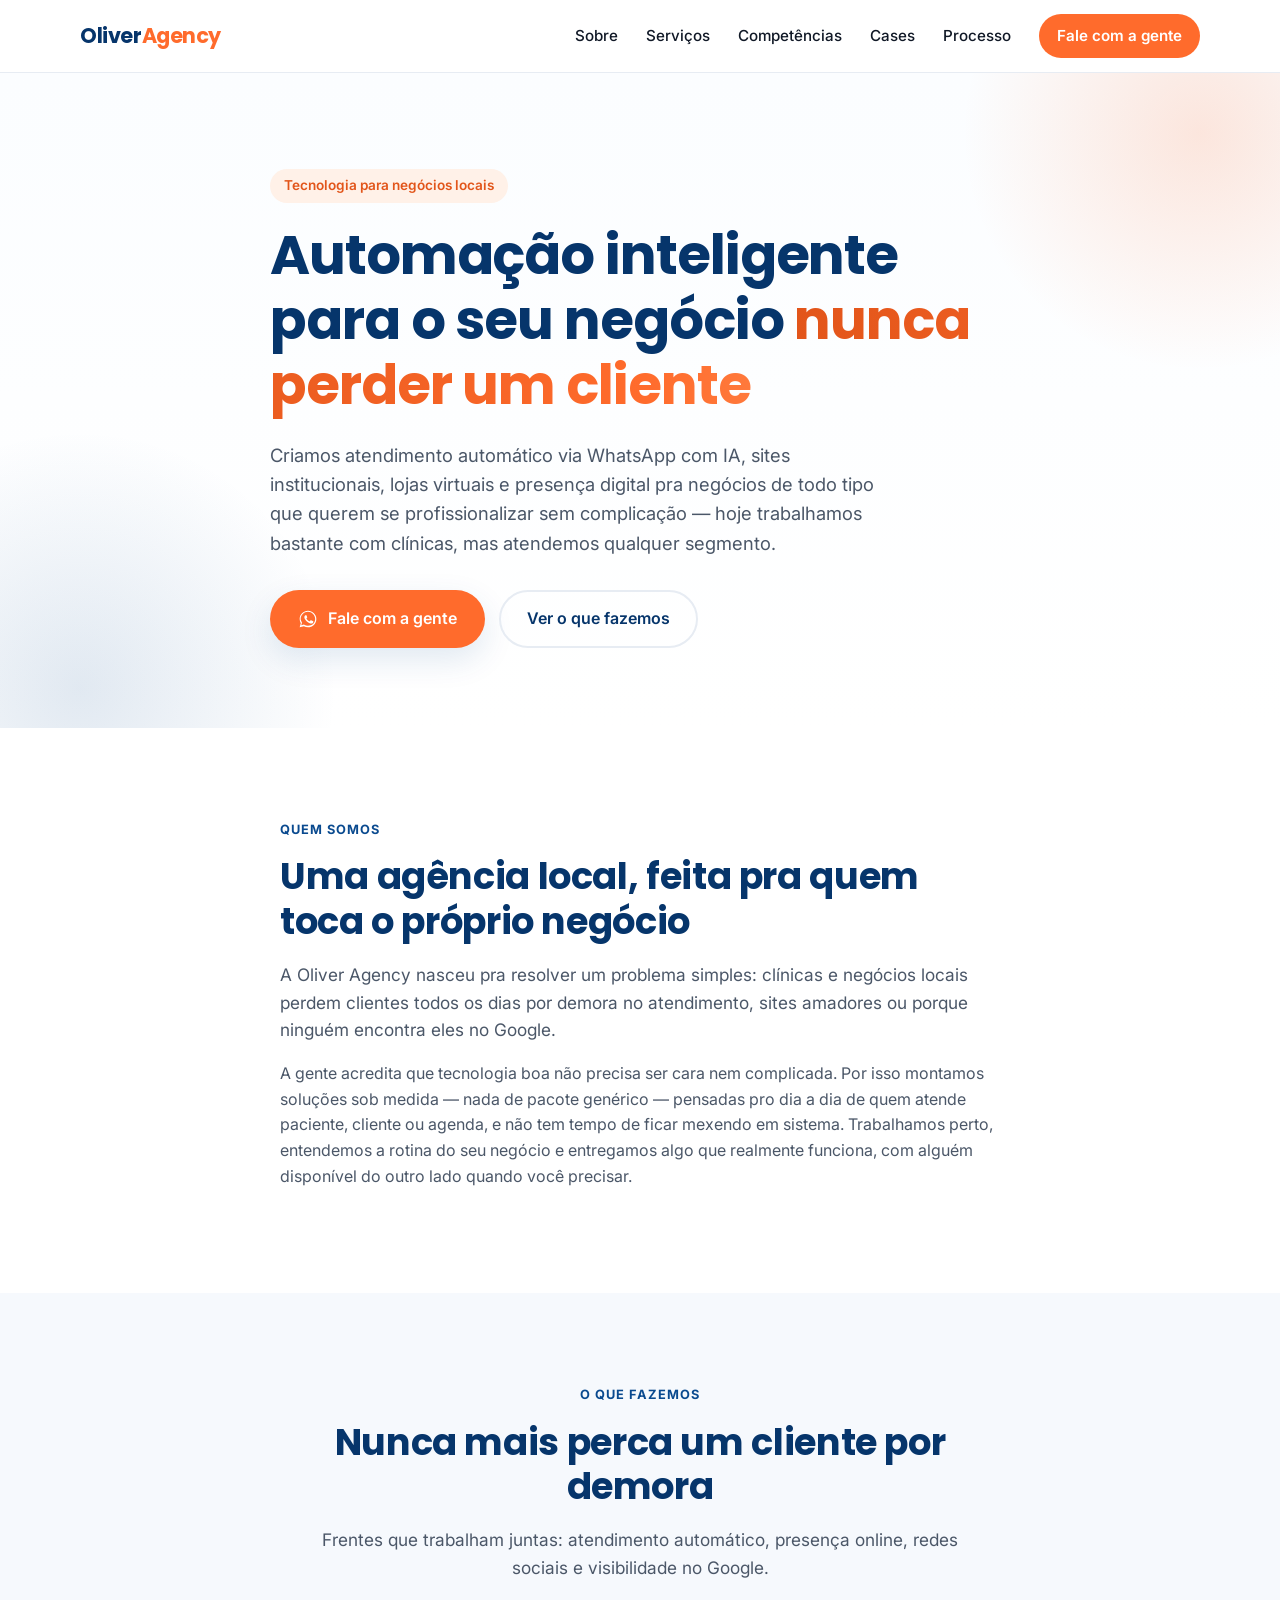
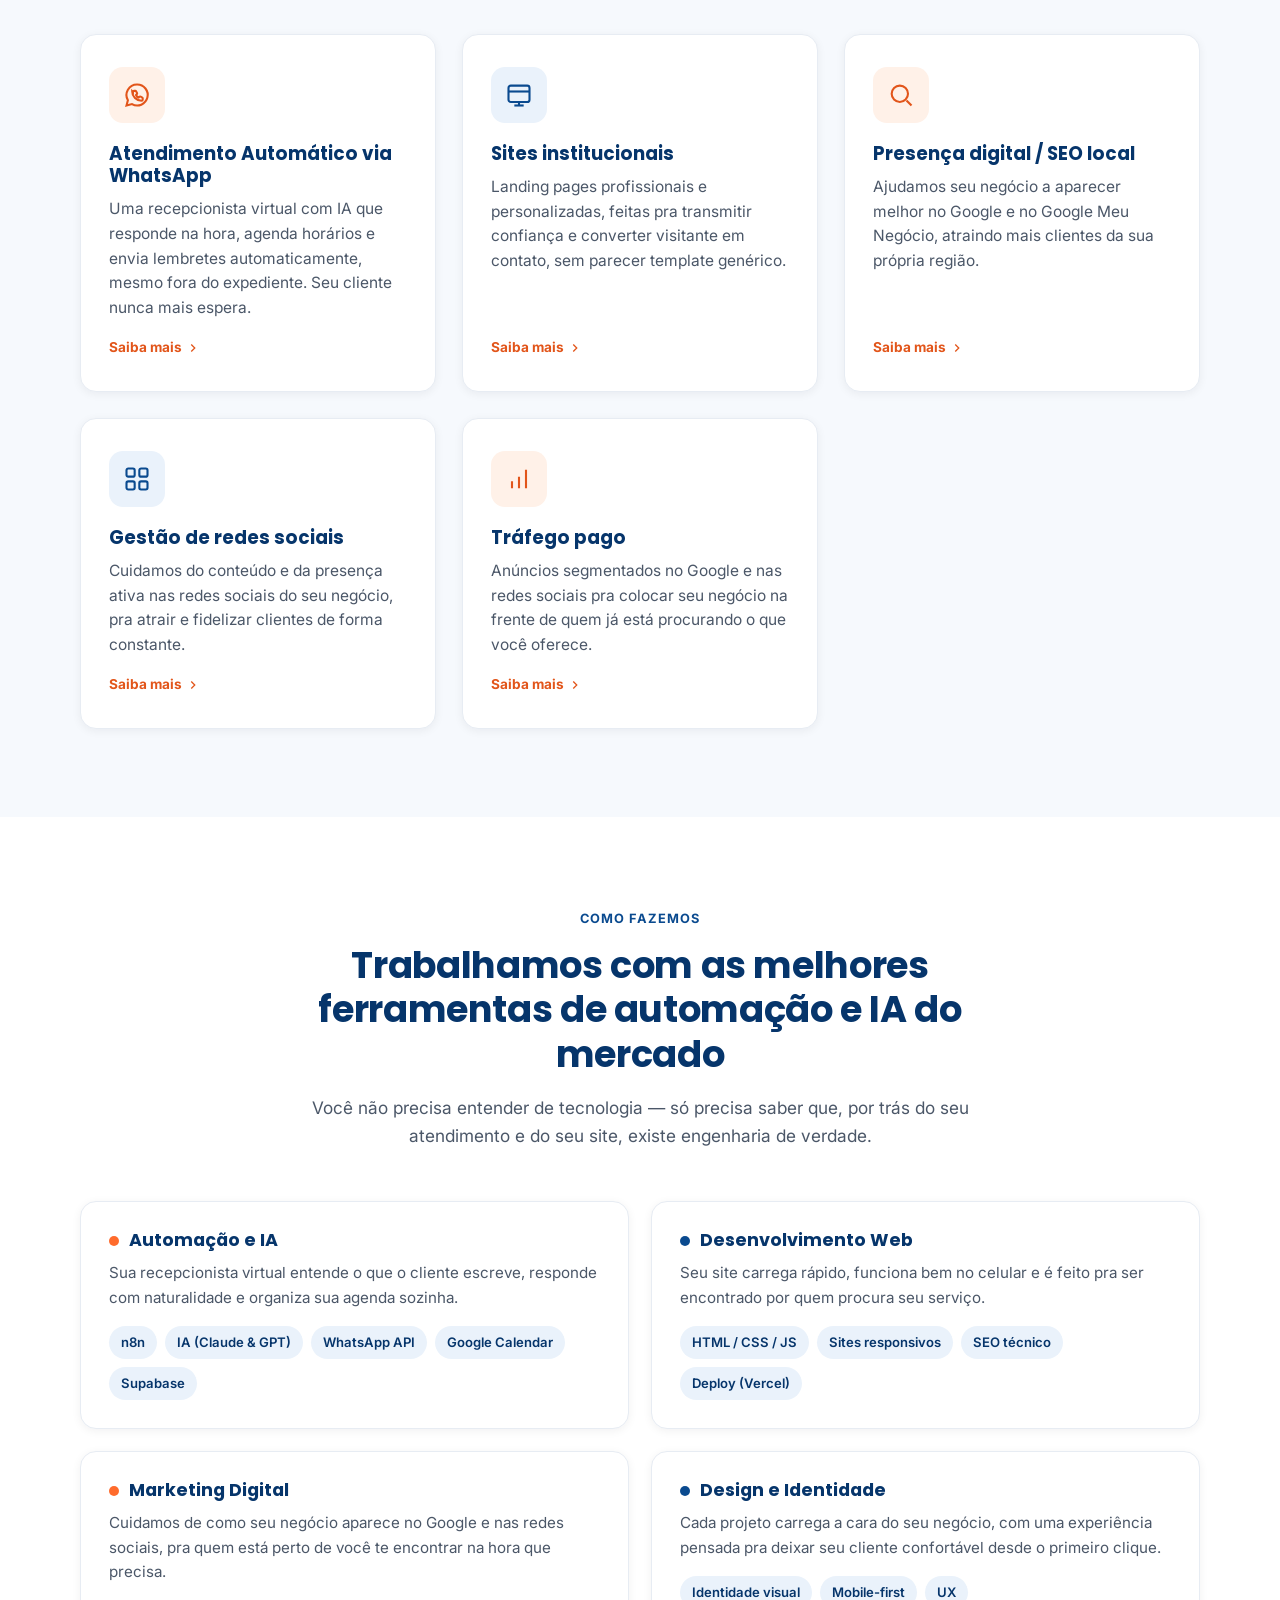
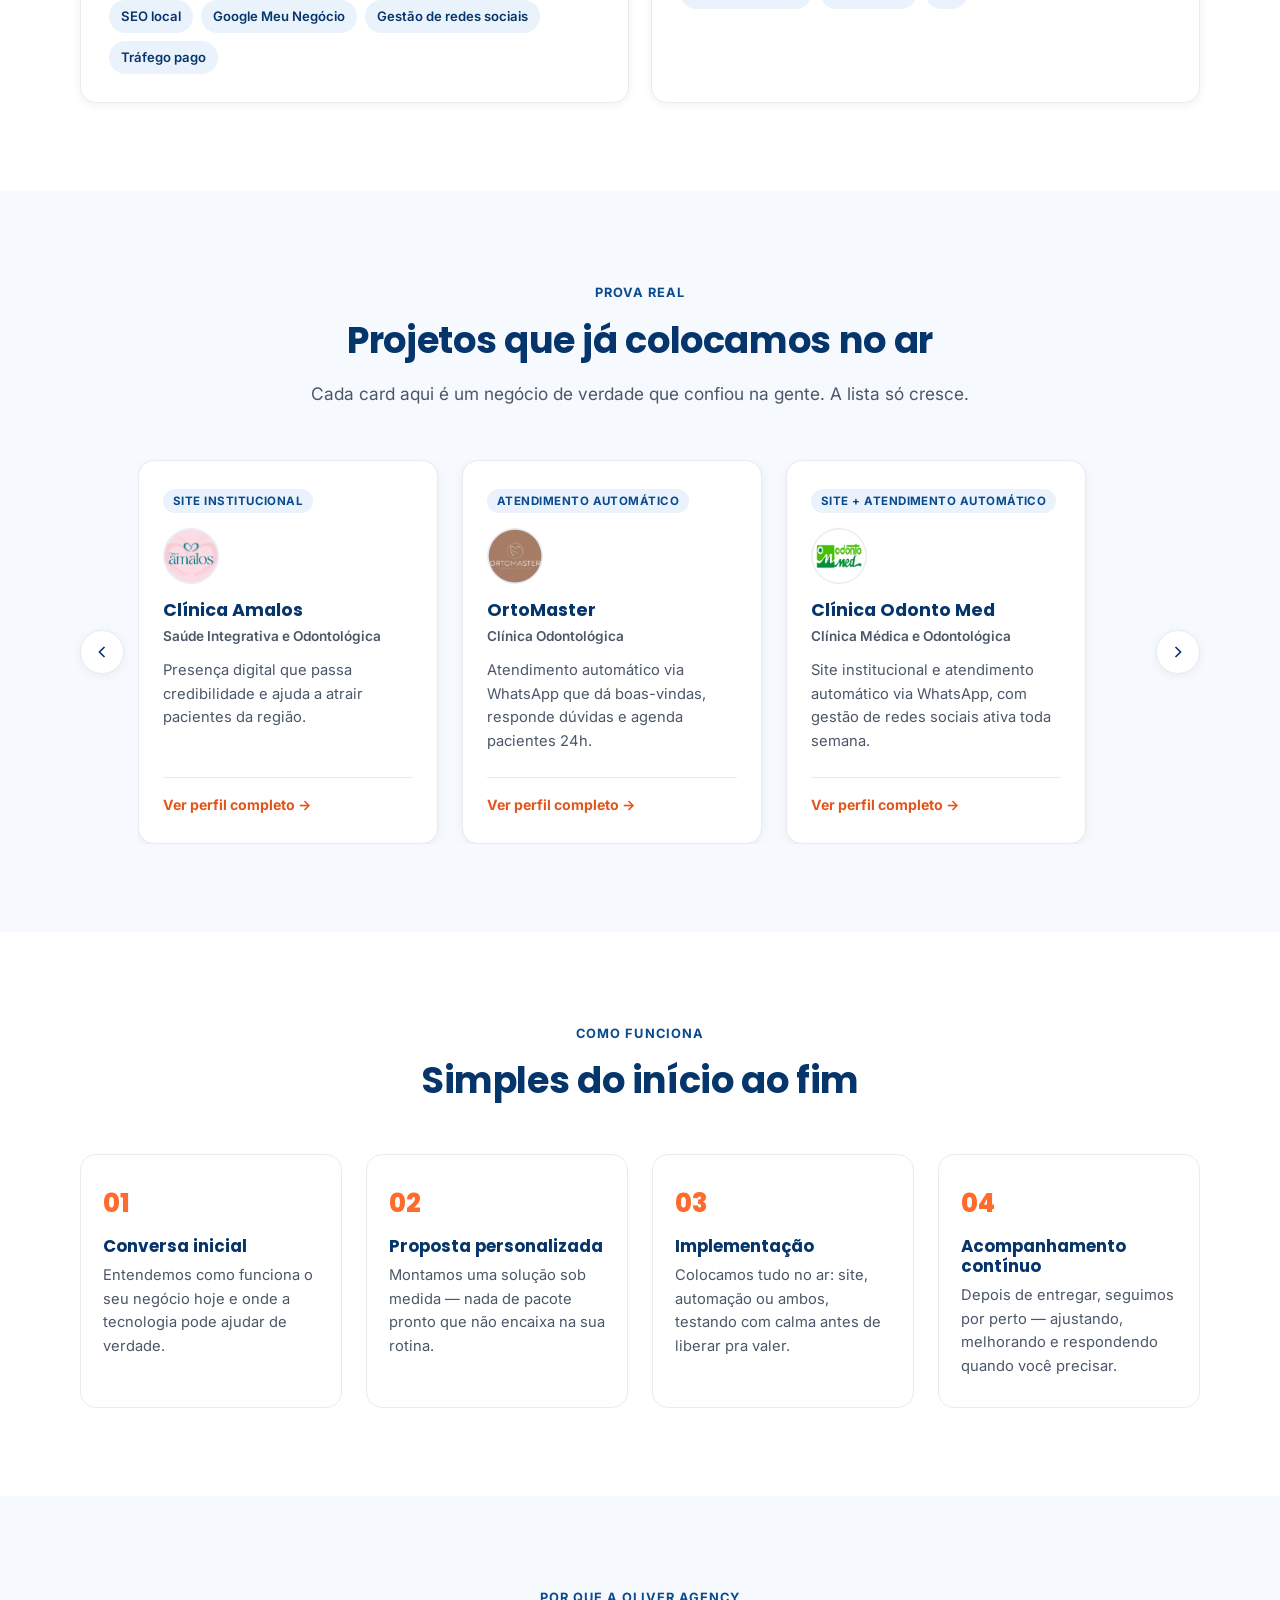
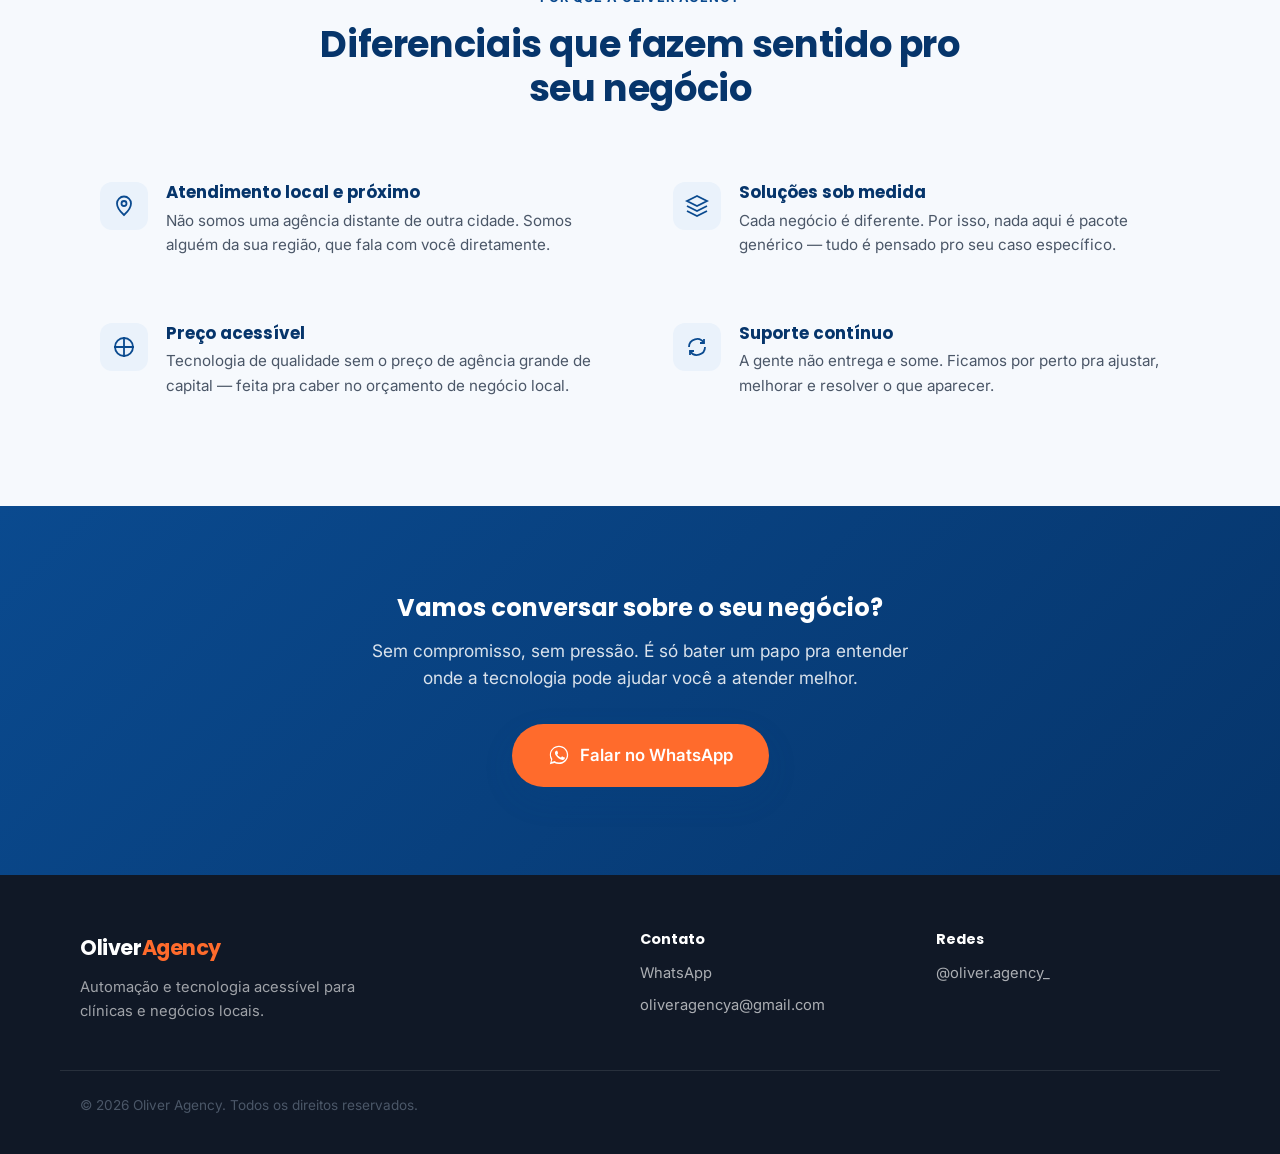
==== commit 48fa0a40: "Hide cases carousel scrollbar; add Dra. Yumi Sasaki case - Hide the native scrollbar under the cases" ====
--- a/index.html
+++ b/index.html
@@ -275,6 +275,19 @@
             </div>
 
             <div class="cases-slide">
+              <article class="case-card reveal">
+                <div class="case-tagbar"><span class="case-type">Site institucional</span></div>
+                <div class="case-avatar">
+                  <span class="case-avatar-fallback">YS</span>
+                </div>
+                <h3>Dra. Yumi Sasaki</h3>
+                <p class="case-niche">Odontologia</p>
+                <p class="case-result">Site institucional desenvolvido para apresentar a atuação profissional, as especialidades e facilitar o contato direto pelo WhatsApp.</p>
+                <a class="case-cta-link" href="cases/dra-yumi-sasaki.html">Ver perfil completo →</a>
+              </article>
+            </div>
+
+            <div class="cases-slide">
               <a href="https://wa.me/5575998316140?text=Ol%C3%A1%2C%20vim%20pelo%20site%20e%20quero%20ser%20o%20pr%C3%B3ximo%20case%20da%20Oliver%20Agency" class="case-card case-card-placeholder reveal" target="_blank" rel="noopener">
                 <div class="case-placeholder-icon">
                   <svg viewBox="0 0 24 24" width="26" height="26" fill="none" stroke="currentColor" stroke-width="1.8"><path d="M12 5v14M5 12h14"/></svg>
--- a/css/style.css
+++ b/css/style.css
@@ -418,8 +418,9 @@
   min-width: 0;
   scroll-snap-type: x proximity;
   -webkit-overflow-scrolling: touch;
-  scrollbar-width: thin;
-}
+  scrollbar-width: none;
+}
+.cases-viewport::-webkit-scrollbar { display: none; }
 .cases-slide { scroll-snap-align: start; }
 .cases-track {
   display: flex;
@@ -1002,6 +1003,8 @@
   position: fixed;
   inset: 0;
   background: rgba(16, 24, 38, 0.55);
+  backdrop-filter: blur(4px);
+  -webkit-backdrop-filter: blur(4px);
   display: flex;
   align-items: center;
   justify-content: center;
@@ -1074,7 +1077,14 @@
 .modal-icon svg { width: 26px; height: 26px; }
 .modal-header h2 { font-size: 1.3rem; margin: 0; }
 
-.modal-summary { font-size: 1.02rem; color: var(--ink-soft); margin-bottom: 24px; }
+.modal-summary {
+  font-family: var(--font-head);
+  font-weight: 700;
+  font-size: 1.15rem;
+  color: var(--blue-dark);
+  line-height: 1.4;
+  margin-bottom: 24px;
+}
 
 .modal-subhead {
   font-size: 0.9rem;
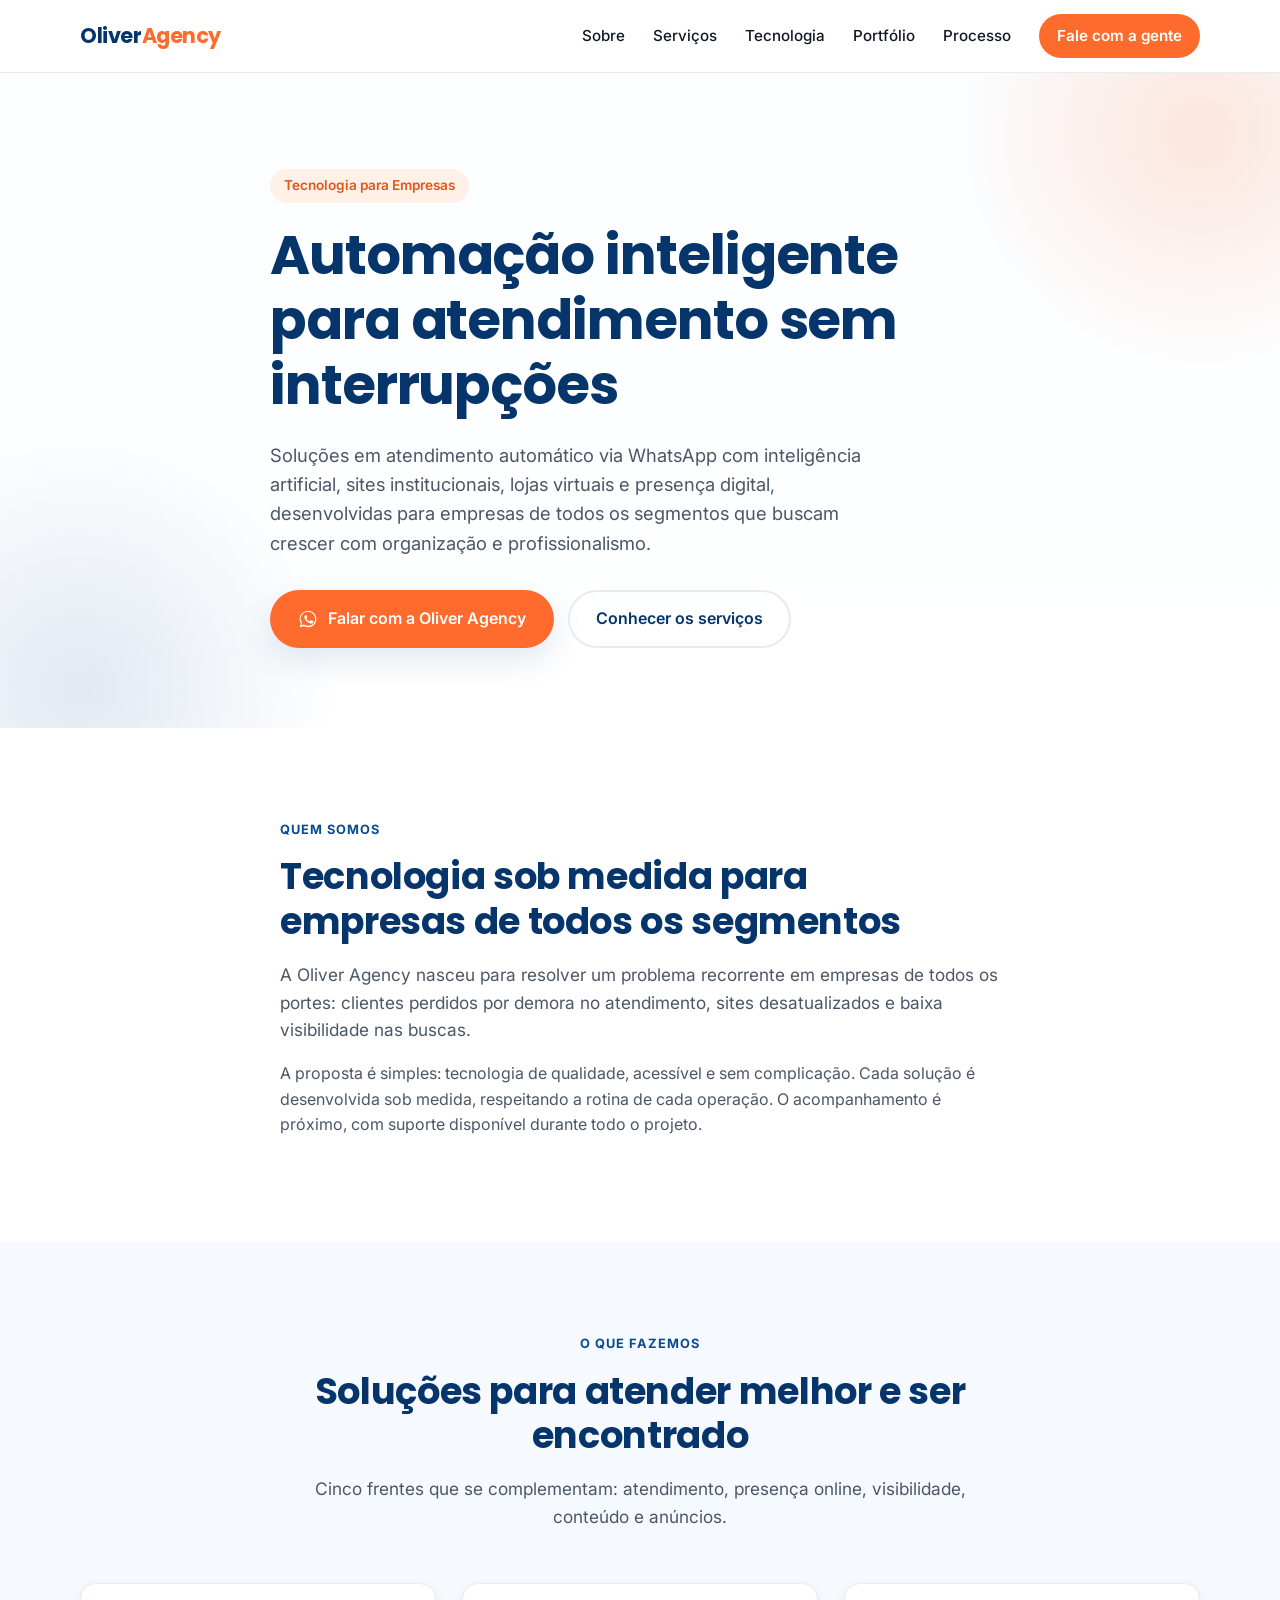
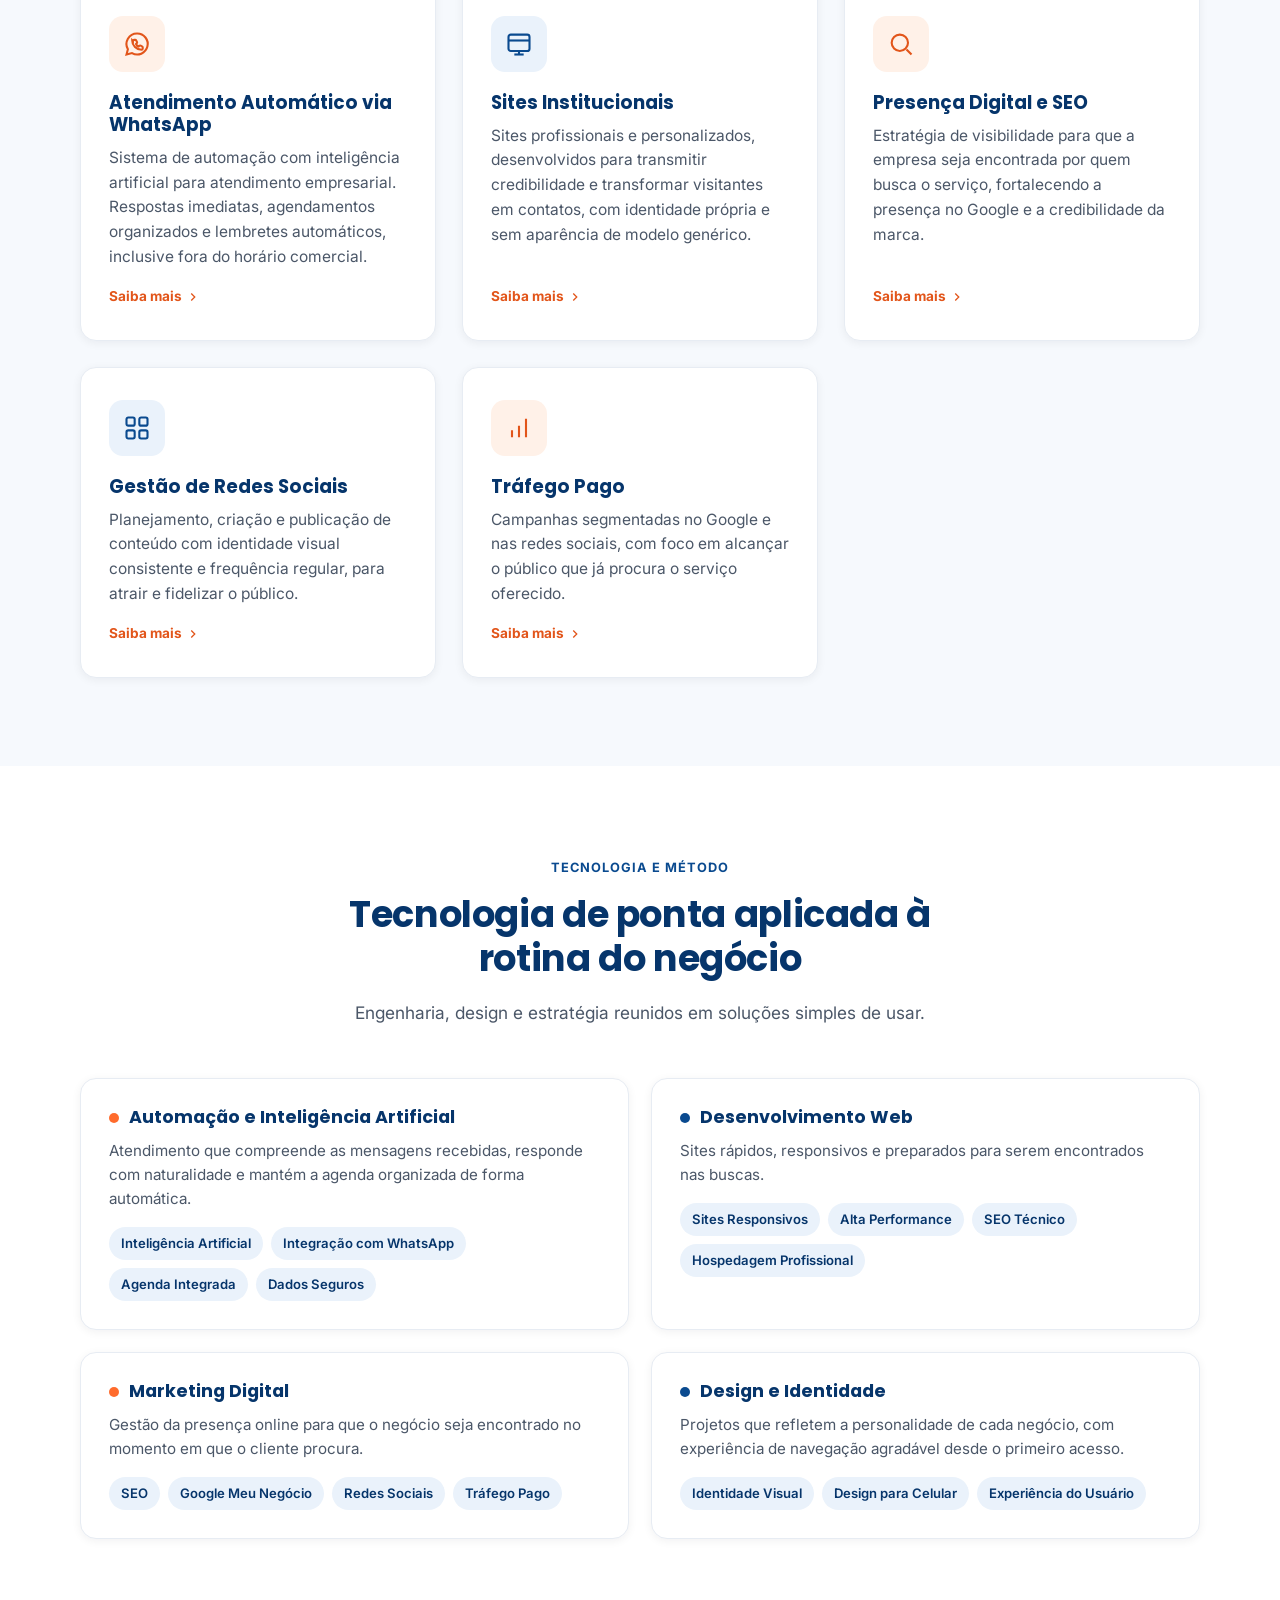
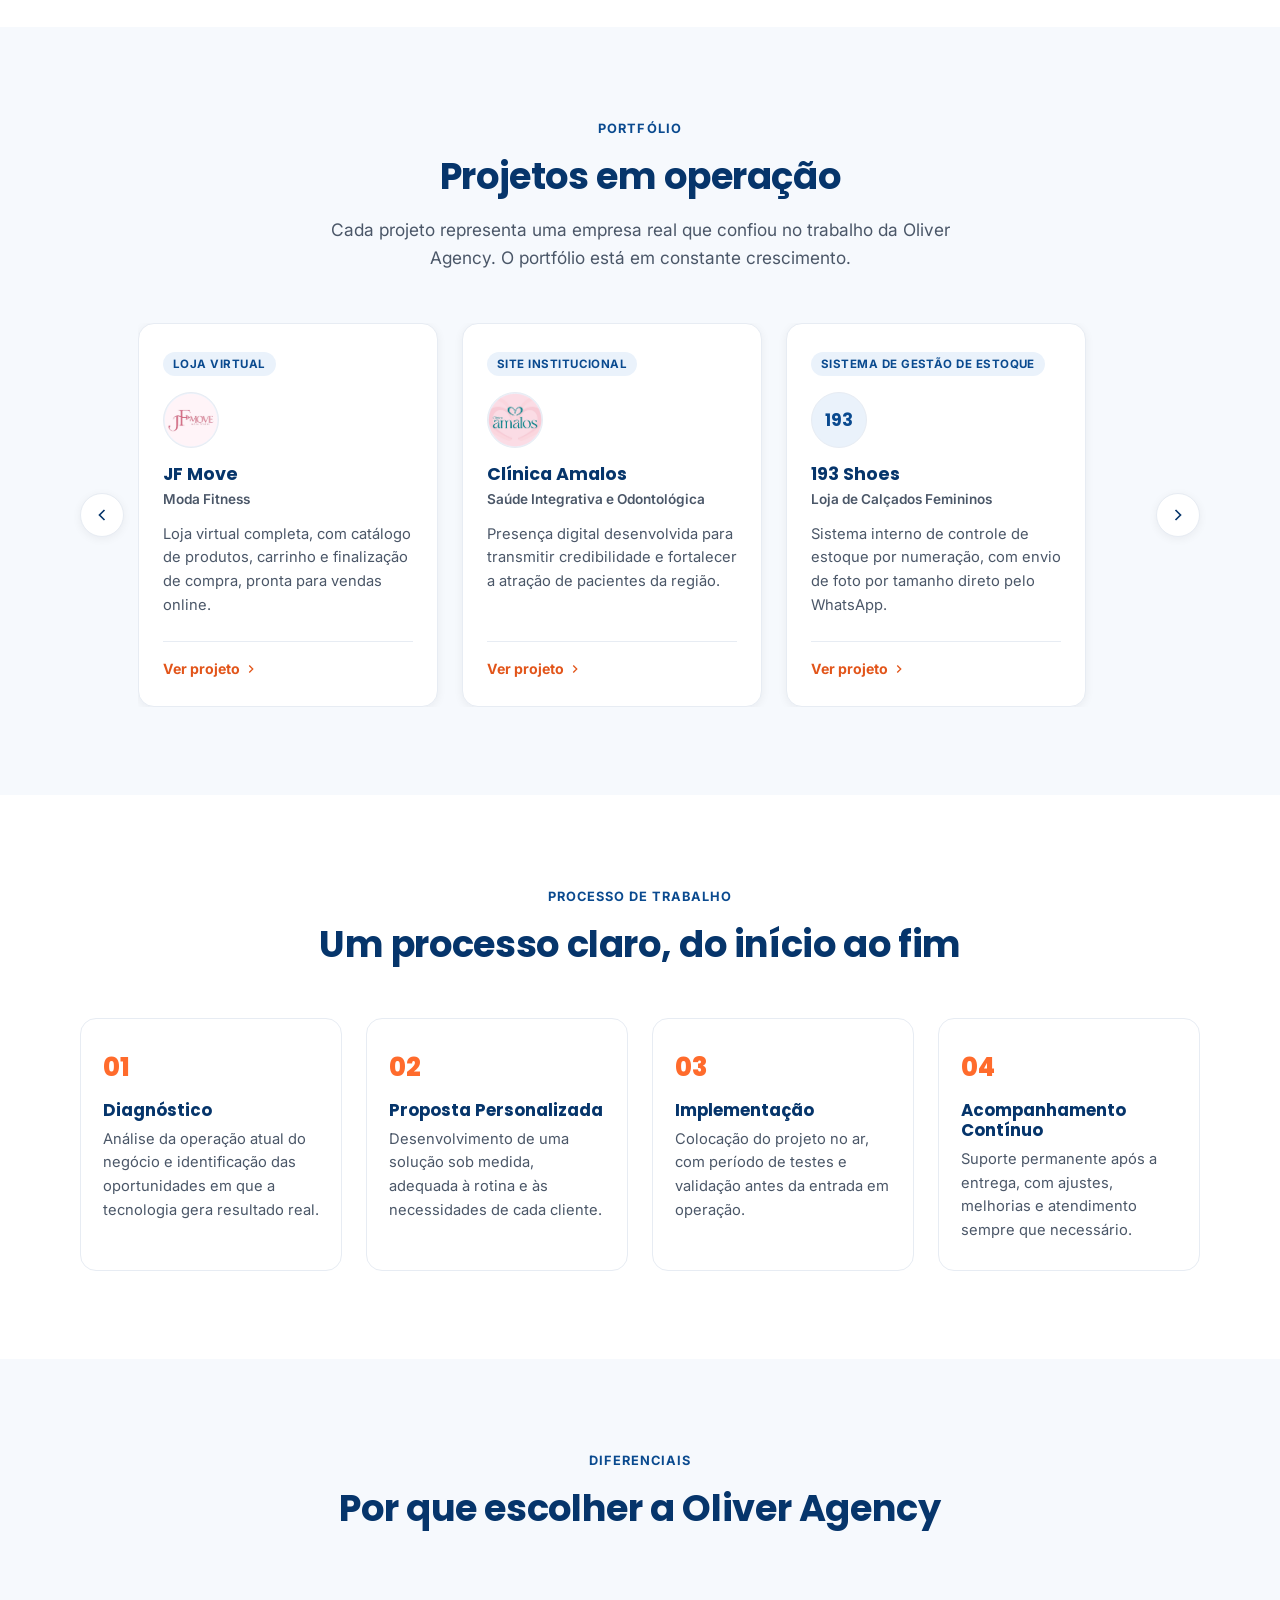
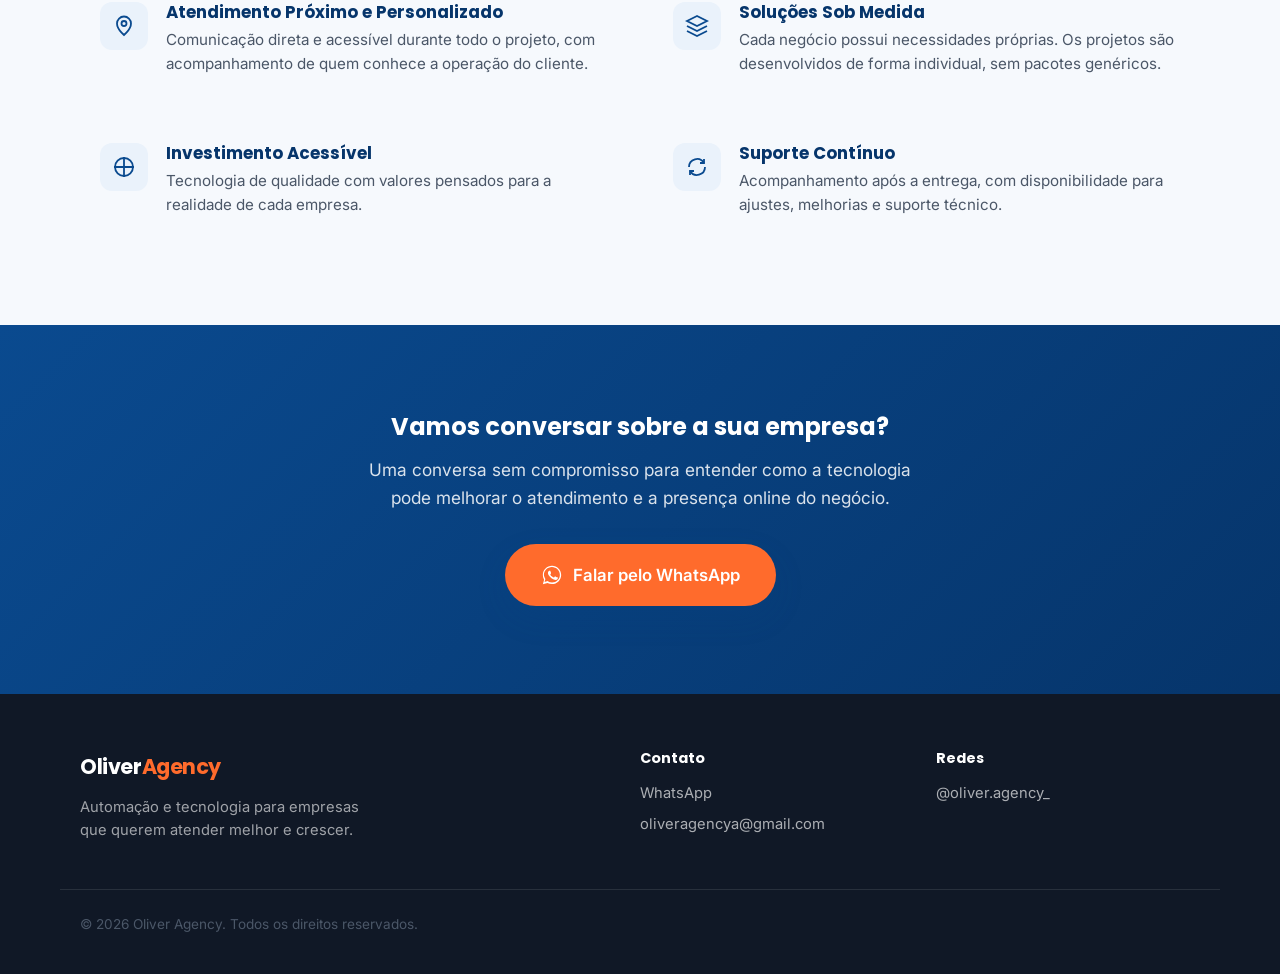
==== commit 4efdde81: "Reescreve todo o conteúdo textual do site com posicionamento institucional Atualiza hero, sobre, ser" ====
--- a/index.html
+++ b/index.html
@@ -3,11 +3,11 @@
 <head>
 <meta charset="UTF-8">
 <meta name="viewport" content="width=device-width, initial-scale=1.0">
-<title>Oliver Agency — Automação com IA para WhatsApp, Sites e SEO Local</title>
-<meta name="description" content="Oliver Agency: automação de atendimento via WhatsApp com IA, sites institucionais, lojas virtuais e presença digital para negócios de todo tipo. Atendimento local, sob medida e com suporte contínuo.">
-<meta name="keywords" content="automação whatsapp, atendimento automático clínica, agência de tecnologia local, site para clínica, SEO local">
-<meta property="og:title" content="Oliver Agency — Automação inteligente para o seu negócio nunca perder um cliente">
-<meta property="og:description" content="Automação de atendimento via WhatsApp com IA, sites institucionais, lojas virtuais e presença digital para negócios de todo tipo.">
+<title>Oliver Agency · Automação Inteligente para Empresas</title>
+<meta name="description" content="Soluções em atendimento automático via WhatsApp com inteligência artificial, sites institucionais, lojas virtuais e presença digital, desenvolvidas para empresas de todos os segmentos.">
+<meta name="keywords" content="automação whatsapp, atendimento automático empresarial, site institucional, loja virtual, presença digital, SEO">
+<meta property="og:title" content="Oliver Agency · Automação Inteligente para Empresas">
+<meta property="og:description" content="Atendimento automático via WhatsApp com inteligência artificial, sites institucionais, lojas virtuais e presença digital para empresas de todos os segmentos.">
 <meta property="og:type" content="website">
 <link rel="icon" href="data:image/svg+xml,<svg xmlns=%22http://www.w3.org/2000/svg%22 viewBox=%220 0 100 100%22><rect width=%22100%22 height=%22100%22 rx=%2220%22 fill=%22%230A4A8F%22/><text x=%2250%22 y=%2268%22 font-size=%2260%22 text-anchor=%22middle%22 fill=%22%23FF6B2C%22 font-family=%22Arial%22>O</text></svg>">
 <link rel="preconnect" href="https://fonts.googleapis.com">
@@ -26,8 +26,8 @@
     <nav class="main-nav" id="mainNav" aria-label="Navegação principal">
       <a href="#sobre">Sobre</a>
       <a href="#servicos">Serviços</a>
-      <a href="#competencias">Competências</a>
-      <a href="#cases">Cases</a>
+      <a href="#competencias">Tecnologia</a>
+      <a href="#cases">Portfólio</a>
       <a href="#processo">Processo</a>
       <a href="#contato" class="nav-cta">Fale com a gente</a>
     </nav>
@@ -42,15 +42,15 @@
   <!-- HERO -->
   <section class="hero">
     <div class="container hero-inner">
-      <p class="eyebrow reveal">Tecnologia para negócios locais</p>
-      <h1 class="reveal">Automação inteligente para o seu negócio <span class="highlight">nunca perder um cliente</span></h1>
-      <p class="hero-sub reveal">Criamos atendimento automático via WhatsApp com IA, sites institucionais, lojas virtuais e presença digital pra negócios de todo tipo que querem se profissionalizar sem complicação — hoje trabalhamos bastante com clínicas, mas atendemos qualquer segmento.</p>
+      <p class="eyebrow reveal" id="heroEyebrow"></p>
+      <h1 class="reveal" id="heroTitle"></h1>
+      <p class="hero-sub reveal" id="heroSub"></p>
       <div class="hero-actions reveal">
         <a href="https://wa.me/5575998316140?text=Ol%C3%A1%2C%20vim%20pelo%20site%20e%20quero%20saber%20mais%20sobre%20a%20Oliver%20Agency" class="btn btn-primary" target="_blank" rel="noopener">
           <svg viewBox="0 0 24 24" width="20" height="20" aria-hidden="true"><path fill="currentColor" d="M17.5 14.4c-.3-.1-1.6-.8-1.8-.9-.2-.1-.4-.1-.6.1-.2.3-.7.9-.8 1-.2.2-.3.2-.5.1-.3-.1-1.1-.4-2.1-1.3-.8-.7-1.3-1.6-1.5-1.8-.1-.2 0-.4.1-.5.1-.1.3-.3.4-.5.1-.1.2-.3.3-.4.1-.2 0-.4 0-.5C11 9.5 10.5 8.3 10.3 7.8c-.2-.5-.4-.4-.6-.4h-.5c-.2 0-.5.1-.7.3-.2.3-.9.9-.9 2.2s1 2.6 1.1 2.7c.1.2 1.9 3 4.6 4.1.6.3 1.1.4 1.5.6.6.2 1.2.2 1.6.1.5-.1 1.6-.6 1.8-1.3.2-.6.2-1.2.2-1.3-.1-.2-.2-.2-.5-.4z"/><path fill="currentColor" d="M12 2C6.5 2 2 6.5 2 12c0 1.9.5 3.6 1.4 5.1L2 22l5.1-1.3c1.4.8 3.1 1.2 4.9 1.2 5.5 0 10-4.5 10-10S17.5 2 12 2zm0 18.1c-1.6 0-3.2-.4-4.5-1.3l-.3-.2-3.3.9.9-3.2-.2-.3C3.7 14 3.2 13 3.2 12c0-4.8 3.9-8.7 8.7-8.7s8.7 3.9 8.7 8.7-3.8 8.1-8.6 8.1z"/></svg>
-          Fale com a gente
+          <span id="heroCtaPrimary"></span>
         </a>
-        <a href="#servicos" class="btn btn-ghost">Ver o que fazemos</a>
+        <a href="#servicos" class="btn btn-ghost" id="heroCtaSecondary"></a>
       </div>
     </div>
     <div class="hero-glow" aria-hidden="true"></div>
@@ -60,10 +60,9 @@
   <!-- SOBRE -->
   <section class="section" id="sobre">
     <div class="container section-narrow">
-      <span class="tag reveal">Quem somos</span>
-      <h2 class="reveal">Uma agência local, feita pra quem toca o próprio negócio</h2>
-      <p class="lead reveal">A Oliver Agency nasceu pra resolver um problema simples: clínicas e negócios locais perdem clientes todos os dias por demora no atendimento, sites amadores ou porque ninguém encontra eles no Google.</p>
-      <p class="reveal">A gente acredita que tecnologia boa não precisa ser cara nem complicada. Por isso montamos soluções sob medida — nada de pacote genérico — pensadas pro dia a dia de quem atende paciente, cliente ou agenda, e não tem tempo de ficar mexendo em sistema. Trabalhamos perto, entendemos a rotina do seu negócio e entregamos algo que realmente funciona, com alguém disponível do outro lado quando você precisar.</p>
+      <span class="tag reveal" id="sobreTag"></span>
+      <h2 class="reveal" id="sobreTitle"></h2>
+      <div id="sobreBody"></div>
     </div>
   </section>
 
@@ -71,278 +70,65 @@
   <section class="section section-alt" id="servicos">
     <div class="container">
       <div class="section-head">
-        <span class="tag reveal">O que fazemos</span>
-        <h2 class="reveal">Nunca mais perca um cliente por demora</h2>
-        <p class="lead reveal">Frentes que trabalham juntas: atendimento automático, presença online, redes sociais e visibilidade no Google.</p>
-      </div>
-
-      <div class="grid grid-3">
-        <article class="card card-service reveal" data-service="atendimento" tabindex="0" role="button" aria-haspopup="dialog" aria-controls="serviceModal">
-          <div class="card-icon icon-orange">
-            <svg viewBox="0 0 24 24" width="28" height="28" fill="none" stroke="currentColor" stroke-width="1.8"><path d="M12 3a9 9 0 0 0-7.8 13.5L3 21l4.7-1.2A9 9 0 1 0 12 3Z"/><path d="M8.5 9.5c0-.6.4-1 1-1h1c.4 0 .7.2.9.6l.6 1.2c.2.4.1.8-.2 1.1l-.6.6c.4 1 1.2 1.8 2.2 2.2l.6-.6c.3-.3.7-.4 1.1-.2l1.2.6c.4.2.6.5.6.9v1c0 .6-.4 1-1 1-4.4 0-8-3.6-8-8Z"/></svg>
-          </div>
-          <h3>Atendimento Automático via WhatsApp</h3>
-          <p>Uma recepcionista virtual com IA que responde na hora, agenda horários e envia lembretes automaticamente, mesmo fora do expediente. Seu cliente nunca mais espera.</p>
-          <span class="card-more">Saiba mais <svg viewBox="0 0 24 24" width="14" height="14" fill="none" stroke="currentColor" stroke-width="2.2"><path d="M9 18l6-6-6-6"/></svg></span>
-        </article>
-
-        <article class="card card-service reveal" data-service="sites" tabindex="0" role="button" aria-haspopup="dialog" aria-controls="serviceModal">
-          <div class="card-icon icon-blue">
-            <svg viewBox="0 0 24 24" width="28" height="28" fill="none" stroke="currentColor" stroke-width="1.8"><rect x="3" y="4" width="18" height="14" rx="2"/><path d="M3 9h18"/><path d="M8 21h8"/><path d="M12 18v3"/></svg>
-          </div>
-          <h3>Sites institucionais</h3>
-          <p>Landing pages profissionais e personalizadas, feitas pra transmitir confiança e converter visitante em contato, sem parecer template genérico.</p>
-          <span class="card-more">Saiba mais <svg viewBox="0 0 24 24" width="14" height="14" fill="none" stroke="currentColor" stroke-width="2.2"><path d="M9 18l6-6-6-6"/></svg></span>
-        </article>
-
-        <article class="card card-service reveal" data-service="seo" tabindex="0" role="button" aria-haspopup="dialog" aria-controls="serviceModal">
-          <div class="card-icon icon-orange">
-            <svg viewBox="0 0 24 24" width="28" height="28" fill="none" stroke="currentColor" stroke-width="1.8"><circle cx="11" cy="11" r="7"/><path d="m21 21-4.3-4.3"/></svg>
-          </div>
-          <h3>Presença digital / SEO local</h3>
-          <p>Ajudamos seu negócio a aparecer melhor no Google e no Google Meu Negócio, atraindo mais clientes da sua própria região.</p>
-          <span class="card-more">Saiba mais <svg viewBox="0 0 24 24" width="14" height="14" fill="none" stroke="currentColor" stroke-width="2.2"><path d="M9 18l6-6-6-6"/></svg></span>
-        </article>
-
-        <article class="card card-service reveal" data-service="redes" tabindex="0" role="button" aria-haspopup="dialog" aria-controls="serviceModal">
-          <div class="card-icon icon-blue">
-            <svg viewBox="0 0 24 24" width="28" height="28" fill="none" stroke="currentColor" stroke-width="1.8"><rect x="3" y="3" width="7" height="7" rx="1.5"/><rect x="14" y="3" width="7" height="7" rx="1.5"/><rect x="3" y="14" width="7" height="7" rx="1.5"/><rect x="14" y="14" width="7" height="7" rx="1.5"/></svg>
-          </div>
-          <h3>Gestão de redes sociais</h3>
-          <p>Cuidamos do conteúdo e da presença ativa nas redes sociais do seu negócio, pra atrair e fidelizar clientes de forma constante.</p>
-          <span class="card-more">Saiba mais <svg viewBox="0 0 24 24" width="14" height="14" fill="none" stroke="currentColor" stroke-width="2.2"><path d="M9 18l6-6-6-6"/></svg></span>
-        </article>
-
-        <article class="card card-service reveal" data-service="trafego" tabindex="0" role="button" aria-haspopup="dialog" aria-controls="serviceModal">
-          <div class="card-icon icon-orange">
-            <svg viewBox="0 0 24 24" width="28" height="28" fill="none" stroke="currentColor" stroke-width="1.8"><path d="M12 20V10M18 20V4M6 20v-6"/></svg>
-          </div>
-          <h3>Tráfego pago</h3>
-          <p>Anúncios segmentados no Google e nas redes sociais pra colocar seu negócio na frente de quem já está procurando o que você oferece.</p>
-          <span class="card-more">Saiba mais <svg viewBox="0 0 24 24" width="14" height="14" fill="none" stroke="currentColor" stroke-width="2.2"><path d="M9 18l6-6-6-6"/></svg></span>
-        </article>
-      </div>
-    </div>
-  </section>
-
-  <!-- COMPETÊNCIAS -->
+        <span class="tag reveal" id="servicosTag"></span>
+        <h2 class="reveal" id="servicosTitle"></h2>
+        <p class="lead reveal" id="servicosLead"></p>
+      </div>
+
+      <div class="grid grid-3" id="servicosGrid"></div>
+    </div>
+  </section>
+
+  <!-- TECNOLOGIA E MÉTODO -->
   <section class="section" id="competencias">
     <div class="container">
       <div class="section-head">
-        <span class="tag reveal">Como fazemos</span>
-        <h2 class="reveal">Trabalhamos com as melhores ferramentas de automação e IA do mercado</h2>
-        <p class="lead reveal">Você não precisa entender de tecnologia — só precisa saber que, por trás do seu atendimento e do seu site, existe engenharia de verdade.</p>
-      </div>
-
-      <div class="skills-grid">
-        <div class="skill-block reveal">
-          <h3 class="skill-title"><span class="dot dot-orange"></span>Automação e IA</h3>
-          <p class="skill-desc">Sua recepcionista virtual entende o que o cliente escreve, responde com naturalidade e organiza sua agenda sozinha.</p>
-          <div class="badges">
-            <span class="badge">n8n</span>
-            <span class="badge">IA (Claude &amp; GPT)</span>
-            <span class="badge">WhatsApp API</span>
-            <span class="badge">Google Calendar</span>
-            <span class="badge">Supabase</span>
-          </div>
-        </div>
-
-        <div class="skill-block reveal">
-          <h3 class="skill-title"><span class="dot dot-blue"></span>Desenvolvimento Web</h3>
-          <p class="skill-desc">Seu site carrega rápido, funciona bem no celular e é feito pra ser encontrado por quem procura seu serviço.</p>
-          <div class="badges">
-            <span class="badge">HTML / CSS / JS</span>
-            <span class="badge">Sites responsivos</span>
-            <span class="badge">SEO técnico</span>
-            <span class="badge">Deploy (Vercel)</span>
-          </div>
-        </div>
-
-        <div class="skill-block reveal">
-          <h3 class="skill-title"><span class="dot dot-orange"></span>Marketing Digital</h3>
-          <p class="skill-desc">Cuidamos de como seu negócio aparece no Google e nas redes sociais, pra quem está perto de você te encontrar na hora que precisa.</p>
-          <div class="badges">
-            <span class="badge">SEO local</span>
-            <span class="badge">Google Meu Negócio</span>
-            <span class="badge">Gestão de redes sociais</span>
-            <span class="badge">Tráfego pago</span>
-          </div>
-        </div>
-
-        <div class="skill-block reveal">
-          <h3 class="skill-title"><span class="dot dot-blue"></span>Design e Identidade</h3>
-          <p class="skill-desc">Cada projeto carrega a cara do seu negócio, com uma experiência pensada pra deixar seu cliente confortável desde o primeiro clique.</p>
-          <div class="badges">
-            <span class="badge">Identidade visual</span>
-            <span class="badge">Mobile-first</span>
-            <span class="badge">UX</span>
-          </div>
-        </div>
-      </div>
-    </div>
-  </section>
-
-  <!-- CASES -->
+        <span class="tag reveal" id="tecnologiaTag"></span>
+        <h2 class="reveal" id="tecnologiaTitle"></h2>
+        <p class="lead reveal" id="tecnologiaLead"></p>
+      </div>
+
+      <div class="skills-grid" id="tecnologiaGrid"></div>
+    </div>
+  </section>
+
+  <!-- PORTFÓLIO -->
   <section class="section section-alt" id="cases">
     <div class="container">
       <div class="section-head">
-        <span class="tag reveal">Prova real</span>
-        <h2 class="reveal">Projetos que já colocamos no ar</h2>
-        <p class="lead reveal">Cada card aqui é um negócio de verdade que confiou na gente. A lista só cresce.</p>
+        <span class="tag reveal" id="portfolioTag"></span>
+        <h2 class="reveal" id="portfolioTitle"></h2>
+        <p class="lead reveal" id="portfolioLead"></p>
       </div>
 
       <!--
-        TEMPLATE DE CASE — copie um bloco <div class="cases-slide"><article class="case-card reveal">…</article></div>
-        ao fechar um novo cliente. Campos:
-          - .case-avatar: coloque <img src="assets/img/nome-do-cliente.png" alt="Foto de ...">
-            no lugar do fallback de iniciais (span.case-avatar-fallback) quando tiver a foto.
-          - .case-type: descreva o produto que o cliente TEM hoje (ex.: "Site institucional",
-            "Atendimento automático", "E-commerce") — nunca um status de progresso tipo
-            "em construção"/"em configuração".
-          - .case-cta-link: aponta para cases/<arquivo>.html, o perfil completo do cliente
-            (todos os serviços já realizados + o que ainda podemos oferecer pra ele).
+        Os cards deste carrossel são gerados pelo array PORTFOLIO_DATA em js/main.js.
+        Para adicionar um novo cliente, inclua um item nesse array (não edite este HTML).
         As setas rolam a fileira manualmente; não há rotação automática.
       -->
       <div class="cases-carousel">
-        <button class="cases-arrow cases-arrow-prev" aria-label="Case anterior" type="button">
+        <button class="cases-arrow cases-arrow-prev" aria-label="Projeto anterior" type="button">
           <svg viewBox="0 0 24 24" width="20" height="20" fill="none" stroke="currentColor" stroke-width="2"><path d="M15 18l-6-6 6-6"/></svg>
         </button>
         <div class="cases-viewport">
-          <div class="cases-track" id="casesTrack">
-            <div class="cases-slide">
-              <article class="case-card reveal">
-                <div class="case-tagbar"><span class="case-type">Site institucional</span></div>
-                <div class="case-avatar">
-                  <img src="assets/img/clinica-amalos.png" alt="Logo da Clínica Amalos">
-                </div>
-                <h3>Clínica Amalos</h3>
-                <p class="case-niche">Saúde Integrativa e Odontológica</p>
-                <p class="case-result">Presença digital que passa credibilidade e ajuda a atrair pacientes da região.</p>
-                <a class="case-cta-link" href="cases/clinica-amalos.html">Ver perfil completo →</a>
-              </article>
-            </div>
-
-            <div class="cases-slide">
-              <article class="case-card reveal">
-                <div class="case-tagbar"><span class="case-type">Atendimento automático</span></div>
-                <div class="case-avatar">
-                  <img src="assets/img/ortomaster.png" alt="Logo da OrtoMaster">
-                </div>
-                <h3>OrtoMaster</h3>
-                <p class="case-niche">Clínica Odontológica</p>
-                <p class="case-result">Atendimento automático via WhatsApp que dá boas-vindas, responde dúvidas e agenda pacientes 24h.</p>
-                <a class="case-cta-link" href="cases/ortomaster.html">Ver perfil completo →</a>
-              </article>
-            </div>
-
-            <div class="cases-slide">
-              <article class="case-card reveal">
-                <div class="case-tagbar"><span class="case-type">Site + Atendimento automático</span></div>
-                <div class="case-avatar">
-                  <img src="assets/img/clinica-odonto-med.png" alt="Logo da Clínica Odonto Med">
-                </div>
-                <h3>Clínica Odonto Med</h3>
-                <p class="case-niche">Clínica Médica e Odontológica</p>
-                <p class="case-result">Site institucional e atendimento automático via WhatsApp, com gestão de redes sociais ativa toda semana.</p>
-                <a class="case-cta-link" href="cases/clinica-odonto-med.html">Ver perfil completo →</a>
-              </article>
-            </div>
-
-            <div class="cases-slide">
-              <article class="case-card reveal">
-                <div class="case-tagbar"><span class="case-type">E-commerce</span></div>
-                <div class="case-avatar">
-                  <img src="assets/img/jf-move.png" alt="Logo da JF Move">
-                </div>
-                <h3>JF Move</h3>
-                <p class="case-niche">Moda Fitness</p>
-                <p class="case-result">Loja virtual completa, com catálogo de produtos, carrinho e checkout, pronta pra vender online.</p>
-                <a class="case-cta-link" href="cases/jf-move.html">Ver perfil completo →</a>
-              </article>
-            </div>
-
-            <div class="cases-slide">
-              <article class="case-card reveal">
-                <div class="case-tagbar"><span class="case-type">Sistema de gestão de estoque</span></div>
-                <div class="case-avatar">
-                  <span class="case-avatar-fallback">193</span>
-                </div>
-                <h3>193 Shoes</h3>
-                <p class="case-niche">Loja de calçados femininos</p>
-                <p class="case-result">Sistema interno de controle de estoque por numeração, com foto por tamanho compartilhável direto no WhatsApp.</p>
-                <a class="case-cta-link" href="cases/193-shoes.html">Ver perfil completo →</a>
-              </article>
-            </div>
-
-            <div class="cases-slide">
-              <article class="case-card reveal">
-                <div class="case-tagbar"><span class="case-type">Site institucional</span></div>
-                <div class="case-avatar">
-                  <span class="case-avatar-fallback">YS</span>
-                </div>
-                <h3>Dra. Yumi Sasaki</h3>
-                <p class="case-niche">Odontologia</p>
-                <p class="case-result">Site institucional desenvolvido para apresentar a atuação profissional, as especialidades e facilitar o contato direto pelo WhatsApp.</p>
-                <a class="case-cta-link" href="cases/dra-yumi-sasaki.html">Ver perfil completo →</a>
-              </article>
-            </div>
-
-            <div class="cases-slide">
-              <a href="https://wa.me/5575998316140?text=Ol%C3%A1%2C%20vim%20pelo%20site%20e%20quero%20ser%20o%20pr%C3%B3ximo%20case%20da%20Oliver%20Agency" class="case-card case-card-placeholder reveal" target="_blank" rel="noopener">
-                <div class="case-placeholder-icon">
-                  <svg viewBox="0 0 24 24" width="26" height="26" fill="none" stroke="currentColor" stroke-width="1.8"><path d="M12 5v14M5 12h14"/></svg>
-                </div>
-                <h3>Seu negócio aqui</h3>
-                <p class="case-result">O próximo case pode ser o seu. Vamos conversar sobre como profissionalizar seu atendimento?</p>
-              </a>
-            </div>
-          </div>
+          <div class="cases-track" id="casesTrack"></div>
         </div>
-        <button class="cases-arrow cases-arrow-next" aria-label="Próximo case" type="button">
+        <button class="cases-arrow cases-arrow-next" aria-label="Próximo projeto" type="button">
           <svg viewBox="0 0 24 24" width="20" height="20" fill="none" stroke="currentColor" stroke-width="2"><path d="M9 18l6-6-6-6"/></svg>
         </button>
       </div>
     </div>
   </section>
 
-  <!-- PROCESSO -->
+  <!-- PROCESSO DE TRABALHO -->
   <section class="section" id="processo">
     <div class="container">
       <div class="section-head">
-        <span class="tag reveal">Como funciona</span>
-        <h2 class="reveal">Simples do início ao fim</h2>
-      </div>
-
-      <ol class="process-list">
-        <li class="process-step reveal">
-          <span class="step-number">01</span>
-          <div>
-            <h3>Conversa inicial</h3>
-            <p>Entendemos como funciona o seu negócio hoje e onde a tecnologia pode ajudar de verdade.</p>
-          </div>
-        </li>
-        <li class="process-step reveal">
-          <span class="step-number">02</span>
-          <div>
-            <h3>Proposta personalizada</h3>
-            <p>Montamos uma solução sob medida — nada de pacote pronto que não encaixa na sua rotina.</p>
-          </div>
-        </li>
-        <li class="process-step reveal">
-          <span class="step-number">03</span>
-          <div>
-            <h3>Implementação</h3>
-            <p>Colocamos tudo no ar: site, automação ou ambos, testando com calma antes de liberar pra valer.</p>
-          </div>
-        </li>
-        <li class="process-step reveal">
-          <span class="step-number">04</span>
-          <div>
-            <h3>Acompanhamento contínuo</h3>
-            <p>Depois de entregar, seguimos por perto — ajustando, melhorando e respondendo quando você precisar.</p>
-          </div>
-        </li>
-      </ol>
+        <span class="tag reveal" id="processoTag"></span>
+        <h2 class="reveal" id="processoTitle"></h2>
+      </div>
+
+      <ol class="process-list" id="processoList"></ol>
     </div>
   </section>
 
@@ -350,51 +136,22 @@
   <section class="section section-alt" id="diferenciais">
     <div class="container">
       <div class="section-head">
-        <span class="tag reveal">Por que a Oliver Agency</span>
-        <h2 class="reveal">Diferenciais que fazem sentido pro seu negócio</h2>
-      </div>
-
-      <div class="grid grid-2">
-        <div class="diff-item reveal">
-          <div class="diff-icon"><svg viewBox="0 0 24 24" width="24" height="24" fill="none" stroke="currentColor" stroke-width="1.8"><path d="M12 21s-7-6.2-7-11.5A7 7 0 0 1 19 9.5C19 14.8 12 21 12 21Z"/><circle cx="12" cy="9.5" r="2.5"/></svg></div>
-          <div>
-            <h3>Atendimento local e próximo</h3>
-            <p>Não somos uma agência distante de outra cidade. Somos alguém da sua região, que fala com você diretamente.</p>
-          </div>
-        </div>
-        <div class="diff-item reveal">
-          <div class="diff-icon"><svg viewBox="0 0 24 24" width="24" height="24" fill="none" stroke="currentColor" stroke-width="1.8"><path d="M12 2 2 7l10 5 10-5-10-5Z"/><path d="M2 17l10 5 10-5"/><path d="M2 12l10 5 10-5"/></svg></div>
-          <div>
-            <h3>Soluções sob medida</h3>
-            <p>Cada negócio é diferente. Por isso, nada aqui é pacote genérico — tudo é pensado pro seu caso específico.</p>
-          </div>
-        </div>
-        <div class="diff-item reveal">
-          <div class="diff-icon"><svg viewBox="0 0 24 24" width="24" height="24" fill="none" stroke="currentColor" stroke-width="1.8"><path d="M12 2v20M2 12h20"/><circle cx="12" cy="12" r="9"/></svg></div>
-          <div>
-            <h3>Preço acessível</h3>
-            <p>Tecnologia de qualidade sem o preço de agência grande de capital — feita pra caber no orçamento de negócio local.</p>
-          </div>
-        </div>
-        <div class="diff-item reveal">
-          <div class="diff-icon"><svg viewBox="0 0 24 24" width="24" height="24" fill="none" stroke="currentColor" stroke-width="1.8"><path d="M4 12a8 8 0 0 1 14.9-4"/><path d="M20 12a8 8 0 0 1-14.9 4"/><path d="M19 4v4h-4M5 20v-4h4"/></svg></div>
-          <div>
-            <h3>Suporte contínuo</h3>
-            <p>A gente não entrega e some. Ficamos por perto pra ajustar, melhorar e resolver o que aparecer.</p>
-          </div>
-        </div>
-      </div>
+        <span class="tag reveal" id="diferenciaisTag"></span>
+        <h2 class="reveal" id="diferenciaisTitle"></h2>
+      </div>
+
+      <div class="grid grid-2" id="diferenciaisGrid"></div>
     </div>
   </section>
 
   <!-- CTA FINAL -->
   <section class="cta-final" id="contato">
     <div class="container cta-final-inner">
-      <h2 class="reveal">Vamos conversar sobre o seu negócio?</h2>
-      <p class="reveal">Sem compromisso, sem pressão. É só bater um papo pra entender onde a tecnologia pode ajudar você a atender melhor.</p>
+      <h2 class="reveal" id="ctaFinalTitle"></h2>
+      <p class="reveal" id="ctaFinalDesc"></p>
       <a href="https://wa.me/5575998316140?text=Ol%C3%A1%2C%20vim%20pelo%20site%20e%20quero%20saber%20mais%20sobre%20a%20Oliver%20Agency" class="btn btn-primary btn-lg reveal" target="_blank" rel="noopener">
         <svg viewBox="0 0 24 24" width="22" height="22" aria-hidden="true"><path fill="currentColor" d="M17.5 14.4c-.3-.1-1.6-.8-1.8-.9-.2-.1-.4-.1-.6.1-.2.3-.7.9-.8 1-.2.2-.3.2-.5.1-.3-.1-1.1-.4-2.1-1.3-.8-.7-1.3-1.6-1.5-1.8-.1-.2 0-.4.1-.5.1-.1.3-.3.4-.5.1-.1.2-.3.3-.4.1-.2 0-.4 0-.5C11 9.5 10.5 8.3 10.3 7.8c-.2-.5-.4-.4-.6-.4h-.5c-.2 0-.5.1-.7.3-.2.3-.9.9-.9 2.2s1 2.6 1.1 2.7c.1.2 1.9 3 4.6 4.1.6.3 1.1.4 1.5.6.6.2 1.2.2 1.6.1.5-.1 1.6-.6 1.8-1.3.2-.6.2-1.2.2-1.3-.1-.2-.2-.2-.5-.4z"/><path fill="currentColor" d="M12 2C6.5 2 2 6.5 2 12c0 1.9.5 3.6 1.4 5.1L2 22l5.1-1.3c1.4.8 3.1 1.2 4.9 1.2 5.5 0 10-4.5 10-10S17.5 2 12 2zm0 18.1c-1.6 0-3.2-.4-4.5-1.3l-.3-.2-3.3.9.9-3.2-.2-.3C3.7 14 3.2 13 3.2 12c0-4.8 3.9-8.7 8.7-8.7s8.7 3.9 8.7 8.7-3.8 8.1-8.6 8.1z"/></svg>
-        Falar no WhatsApp
+        <span id="ctaFinalBtn"></span>
       </a>
     </div>
   </section>
@@ -419,7 +176,7 @@
       <h3 class="modal-subhead">O que está incluso</h3>
       <ul class="modal-included" id="serviceModalIncluded"></ul>
 
-      <p class="modal-audience"><strong>Pra quem é:</strong> <span id="serviceModalAudience"></span></p>
+      <p class="modal-audience"><strong>Para quem é:</strong> <span id="serviceModalAudience"></span></p>
 
       <p class="modal-note" id="serviceModalNote" hidden></p>
 
@@ -435,7 +192,7 @@
   <div class="container footer-inner">
     <div class="footer-brand">
       <span class="logo logo-footer">Oliver<span>Agency</span></span>
-      <p>Automação e tecnologia acessível para clínicas e negócios locais.</p>
+      <p id="footerTagline"></p>
     </div>
     <div class="footer-contact">
       <h4>Contato</h4>
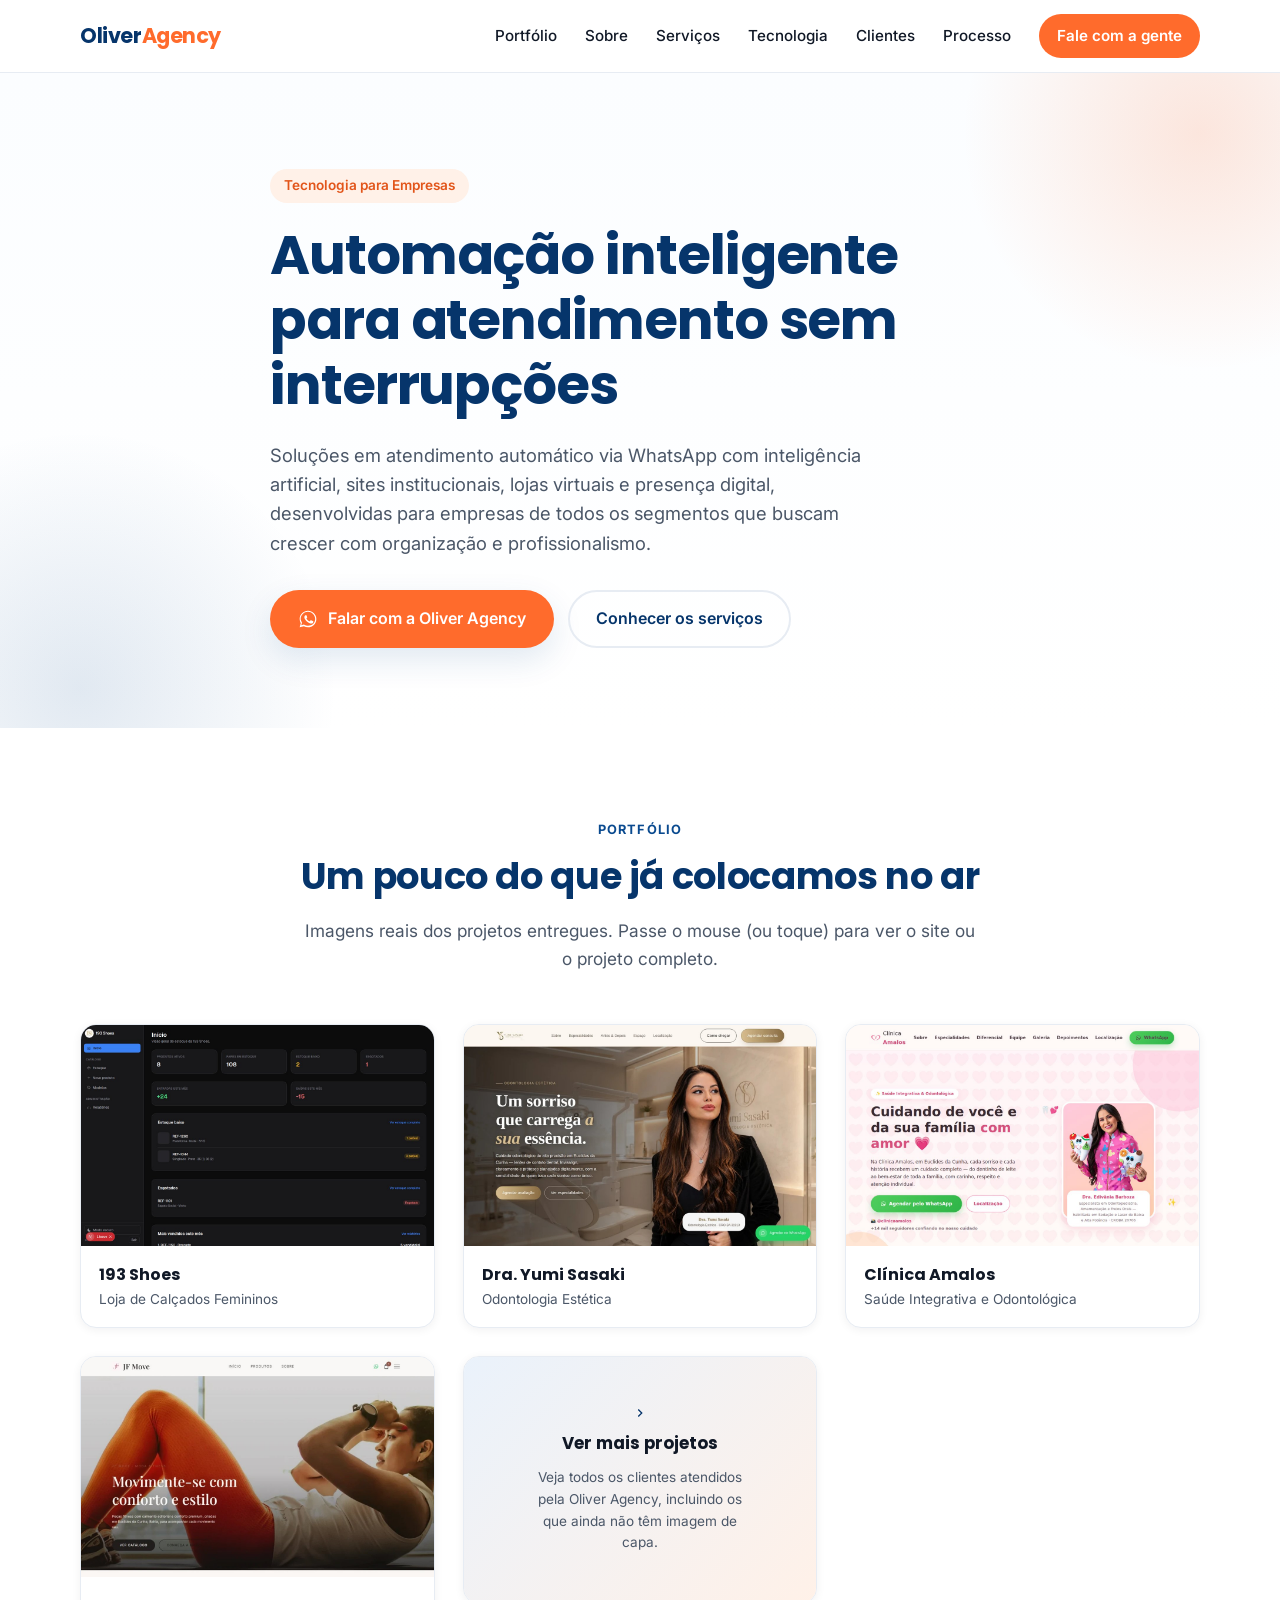
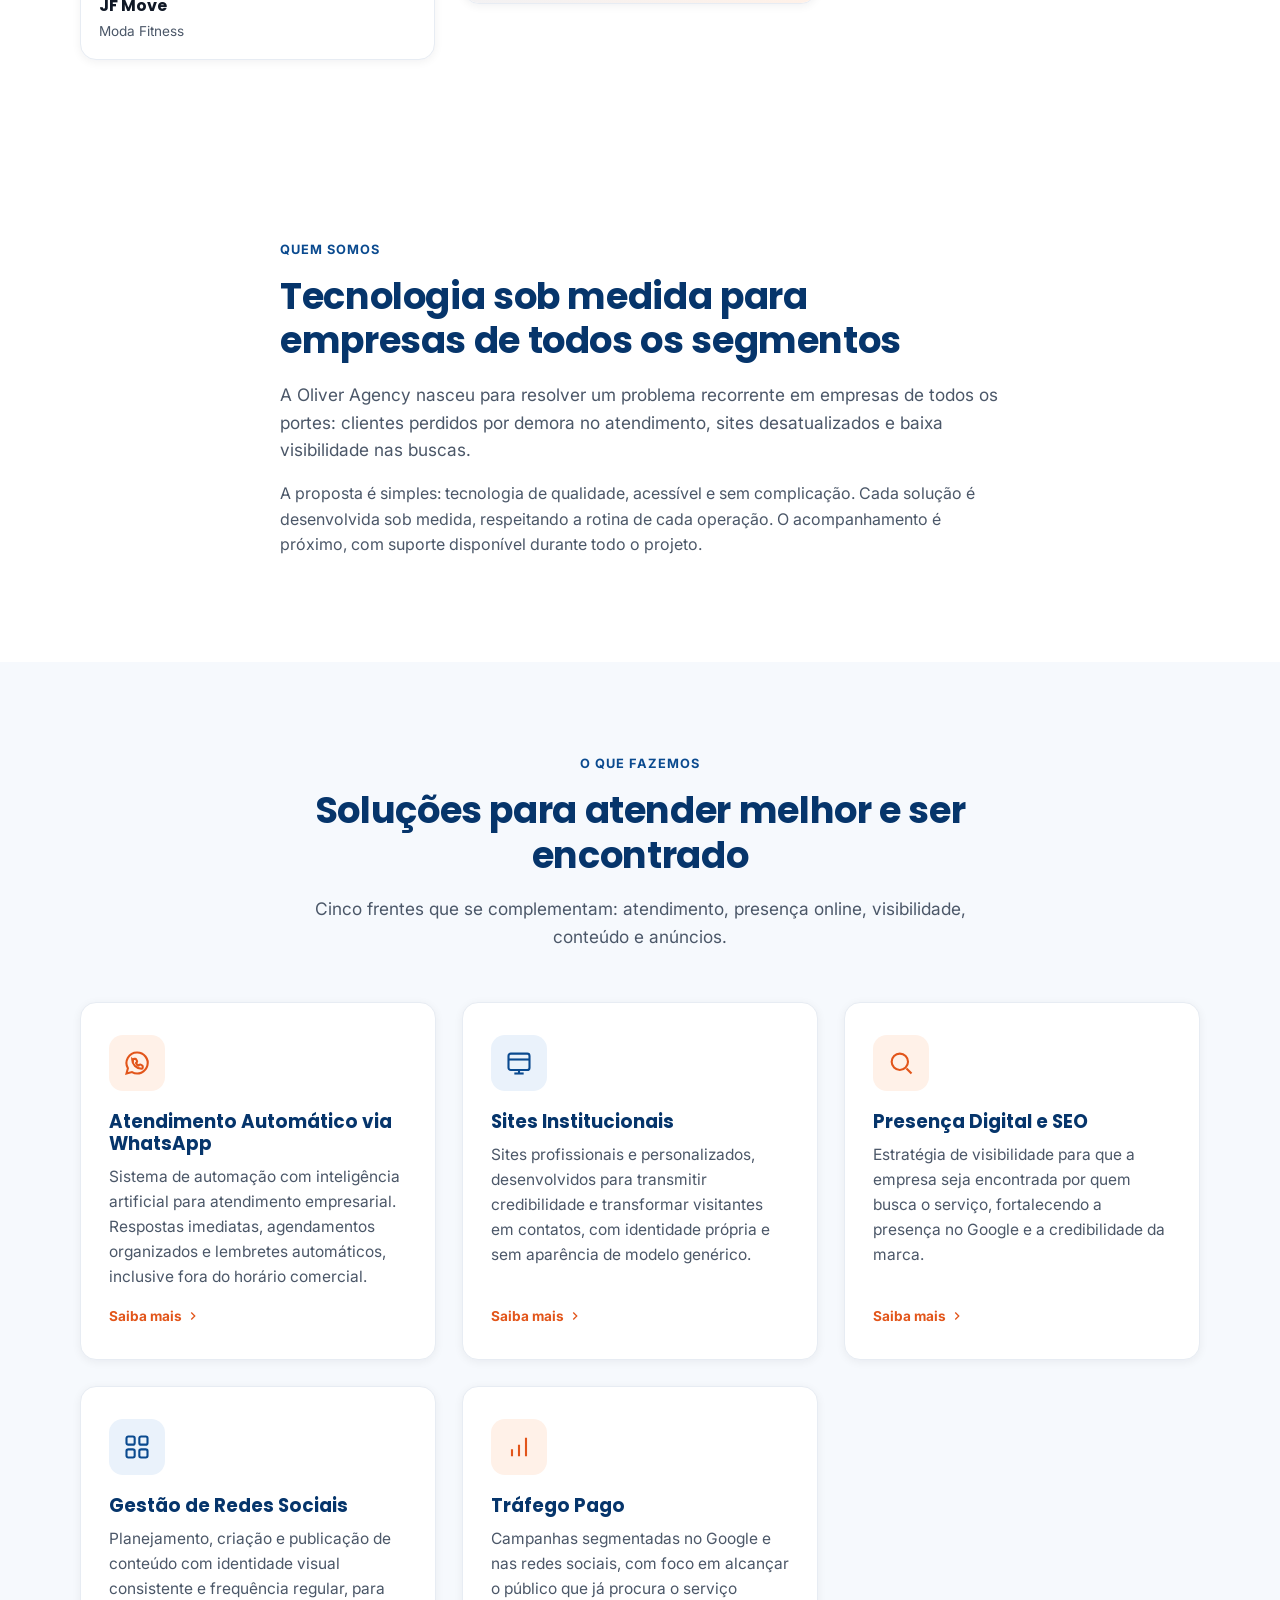
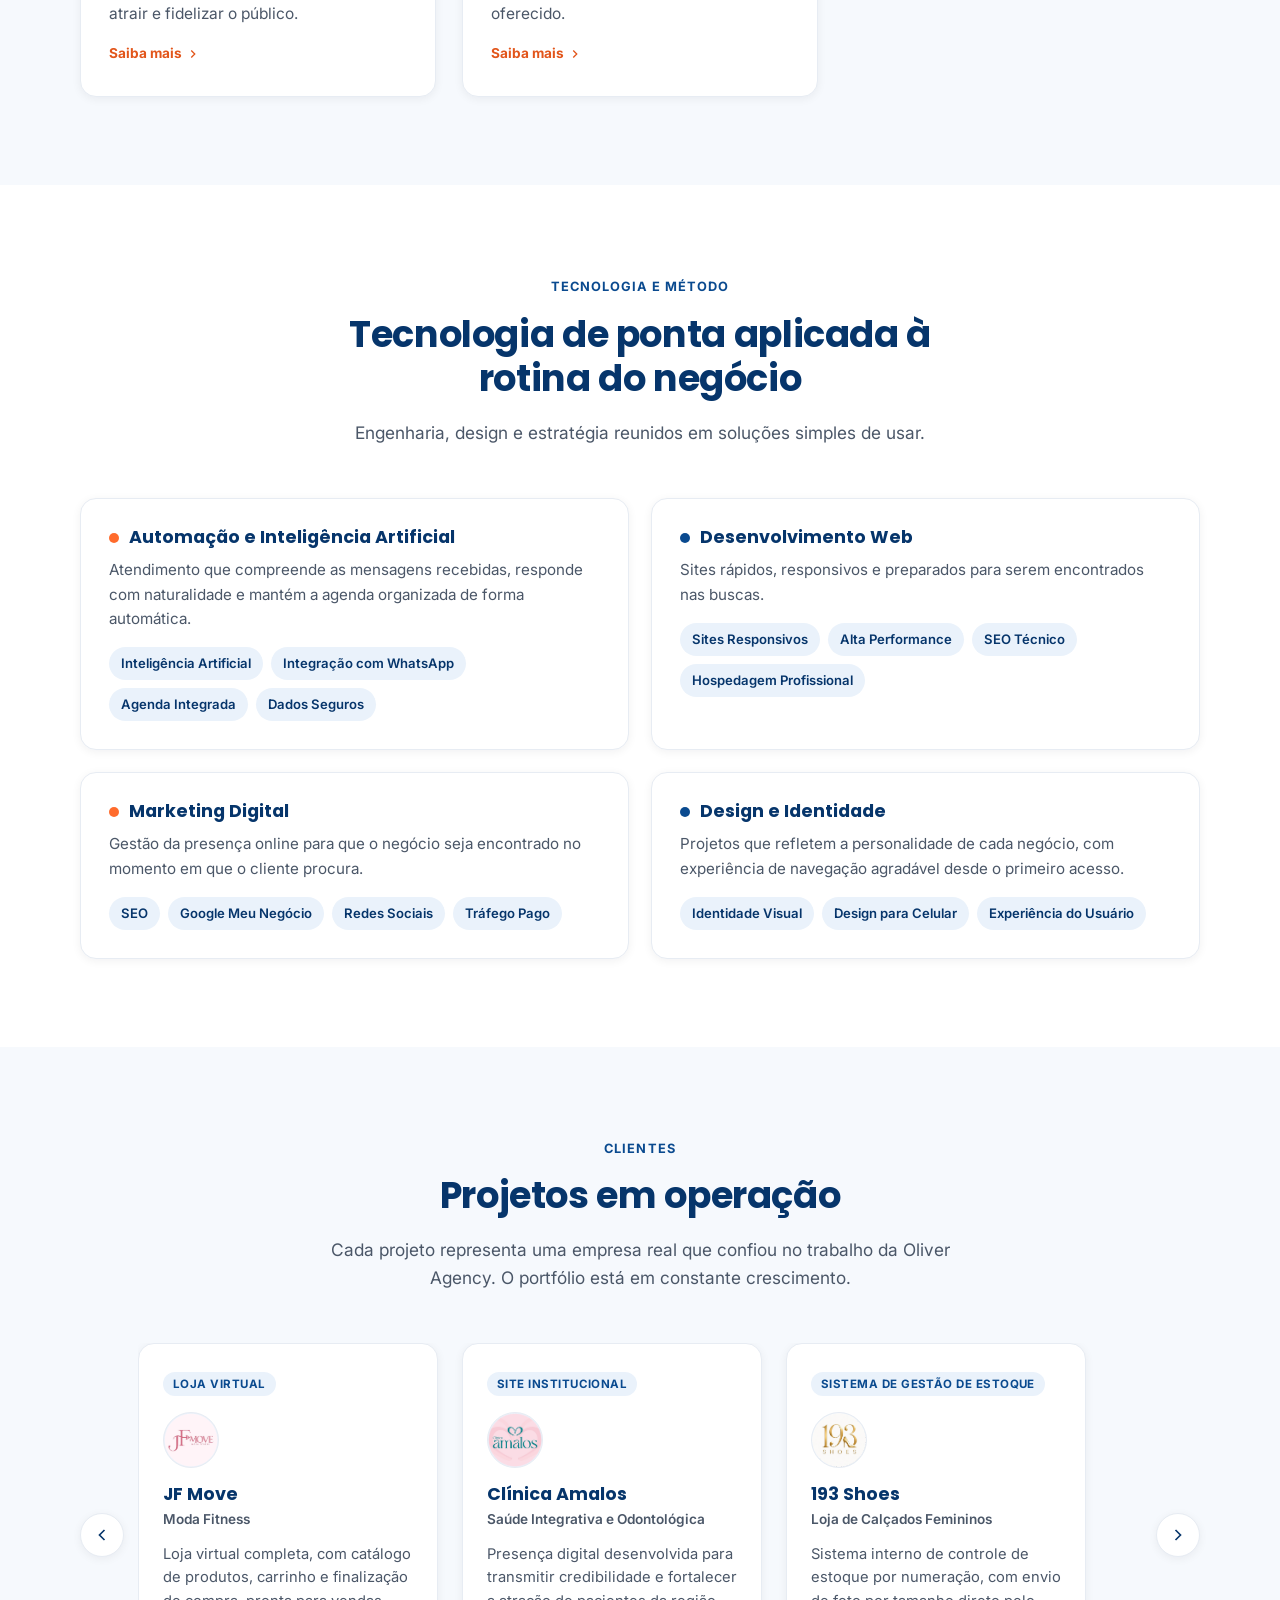
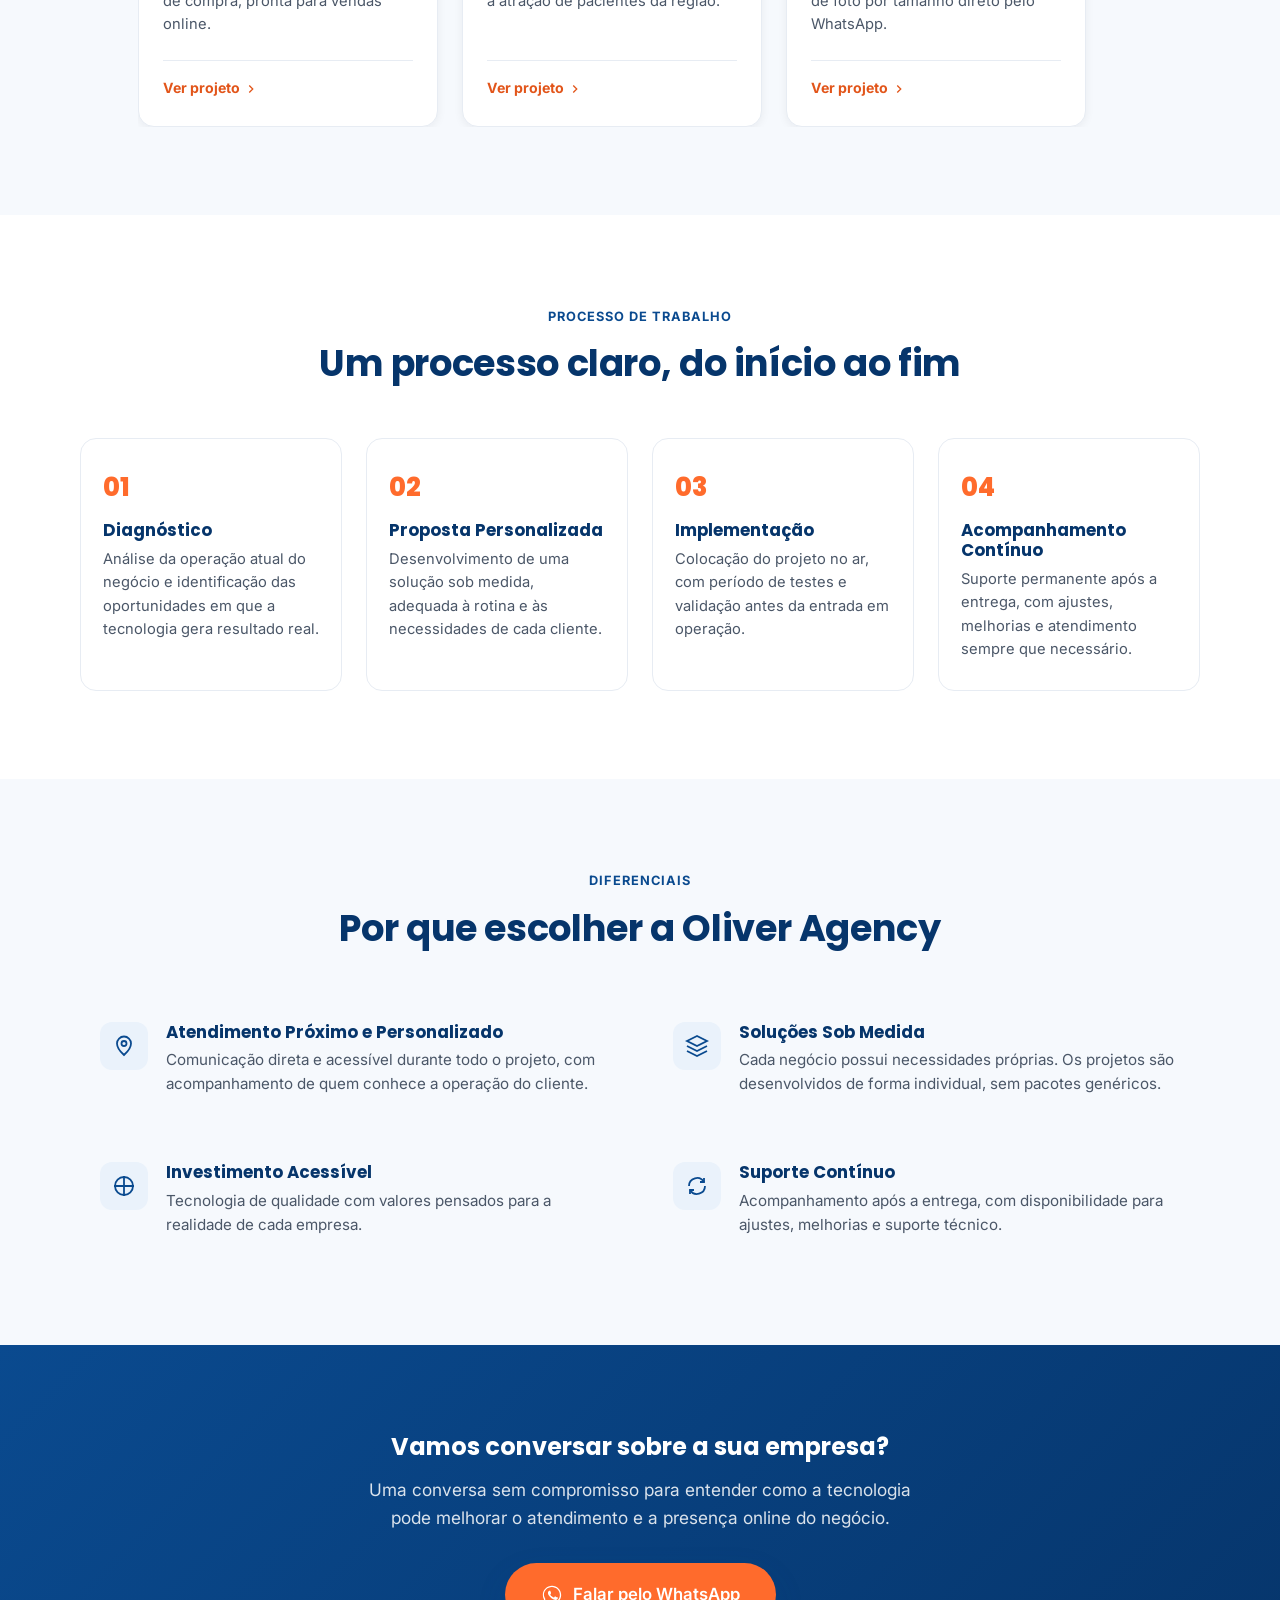
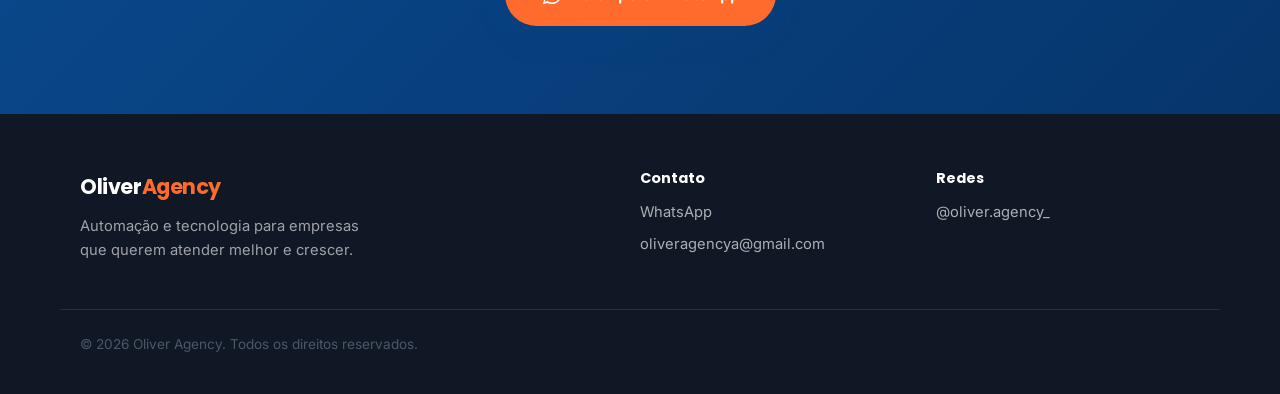
==== commit 281cad00: "Adiciona seção "Portfólio" com capas visuais dos projetos Cria uma nova seção logo após o hero, com " ====
--- a/index.html
+++ b/index.html
@@ -24,10 +24,11 @@
   <div class="container header-inner">
     <a href="#topo" class="logo">Oliver<span>Agency</span></a>
     <nav class="main-nav" id="mainNav" aria-label="Navegação principal">
+      <a href="#portfolio-destaque">Portfólio</a>
       <a href="#sobre">Sobre</a>
       <a href="#servicos">Serviços</a>
       <a href="#competencias">Tecnologia</a>
-      <a href="#cases">Portfólio</a>
+      <a href="#cases">Clientes</a>
       <a href="#processo">Processo</a>
       <a href="#contato" class="nav-cta">Fale com a gente</a>
     </nav>
@@ -55,6 +56,24 @@
     </div>
     <div class="hero-glow" aria-hidden="true"></div>
     <div class="hero-glow-2" aria-hidden="true"></div>
+  </section>
+
+  <!-- PORTFÓLIO (capas) -->
+  <section class="section" id="portfolio-destaque">
+    <div class="container">
+      <div class="section-head">
+        <span class="tag reveal" id="portfolioCoversTag"></span>
+        <h2 class="reveal" id="portfolioCoversTitle"></h2>
+        <p class="lead reveal" id="portfolioCoversLead"></p>
+      </div>
+
+      <!--
+        Os cards deste grid são gerados pelo array PORTFOLIO_COVERS em js/main.js.
+        Para adicionar a capa de um novo projeto, inclua um item nesse array e a
+        imagem correspondente em assets/img/covers/ (não edite este HTML).
+      -->
+      <div class="portfolio-covers-grid" id="portfolioCoversGrid"></div>
+    </div>
   </section>
 
   <!-- SOBRE -->
--- a/css/style.css
+++ b/css/style.css
@@ -518,6 +518,89 @@
   transition: gap 0.2s ease;
 }
 .case-cta-link:hover { gap: 8px; }
+
+/* Portfólio (capas com prova visual) */
+.portfolio-covers-grid {
+  display: grid;
+  grid-template-columns: repeat(auto-fit, minmax(260px, 1fr));
+  gap: 28px;
+}
+.portfolio-cover {
+  display: block;
+  background: #fff;
+  border: 1px solid var(--line);
+  border-radius: var(--radius);
+  overflow: hidden;
+  box-shadow: var(--shadow-sm);
+  transition: transform 0.25s ease, box-shadow 0.25s ease;
+}
+.portfolio-cover:hover,
+.portfolio-cover:focus-visible { transform: translateY(-4px); box-shadow: var(--shadow-md); }
+
+.portfolio-cover-media { display: block; position: relative; aspect-ratio: 8 / 5; overflow: hidden; background: var(--blue-light); }
+.portfolio-cover-media img {
+  width: 100%;
+  height: 100%;
+  object-fit: cover;
+  display: block;
+  transition: filter 0.35s ease, transform 0.35s ease;
+}
+.portfolio-cover-overlay {
+  position: absolute;
+  inset: 0;
+  display: flex;
+  align-items: center;
+  justify-content: center;
+  background: linear-gradient(180deg, rgba(10, 20, 40, 0.1), rgba(10, 20, 40, 0.72));
+  opacity: 0;
+  transition: opacity 0.35s ease;
+}
+.portfolio-cover-cta {
+  display: inline-flex;
+  align-items: center;
+  gap: 8px;
+  color: #fff;
+  font-family: var(--font-head);
+  font-weight: 700;
+  font-size: 1rem;
+}
+.portfolio-cover:hover .portfolio-cover-media img,
+.portfolio-cover:focus-visible .portfolio-cover-media img {
+  filter: blur(3px) brightness(0.75);
+  transform: scale(1.05);
+}
+.portfolio-cover:hover .portfolio-cover-overlay,
+.portfolio-cover:focus-visible .portfolio-cover-overlay { opacity: 1; }
+
+@media (hover: none) {
+  .portfolio-cover-overlay {
+    opacity: 1;
+    align-items: flex-end;
+    padding-bottom: 14px;
+    background: linear-gradient(180deg, rgba(10, 20, 40, 0) 50%, rgba(10, 20, 40, 0.7));
+  }
+  .portfolio-cover-media img { filter: none !important; transform: none !important; }
+}
+
+.portfolio-cover-caption { padding: 16px 18px; display: flex; flex-direction: column; gap: 2px; }
+.portfolio-cover-caption strong { font-family: var(--font-head); font-size: 1rem; color: var(--ink); }
+.portfolio-cover-caption span { font-size: 0.85rem; color: var(--ink-soft); }
+
+.portfolio-cover-more { aspect-ratio: 8 / 5.6; }
+.portfolio-cover-more-inner {
+  height: 100%;
+  display: flex;
+  flex-direction: column;
+  align-items: center;
+  justify-content: center;
+  text-align: center;
+  gap: 10px;
+  padding: 28px 20px;
+  background: linear-gradient(135deg, var(--blue-light), var(--orange-light));
+  color: var(--blue-dark);
+}
+.portfolio-cover-more-inner strong { font-family: var(--font-head); font-size: 1.05rem; color: var(--ink); }
+.portfolio-cover-more-inner span { font-size: 0.85rem; color: var(--ink-soft); max-width: 220px; }
 
 .case-links {
   display: flex;
